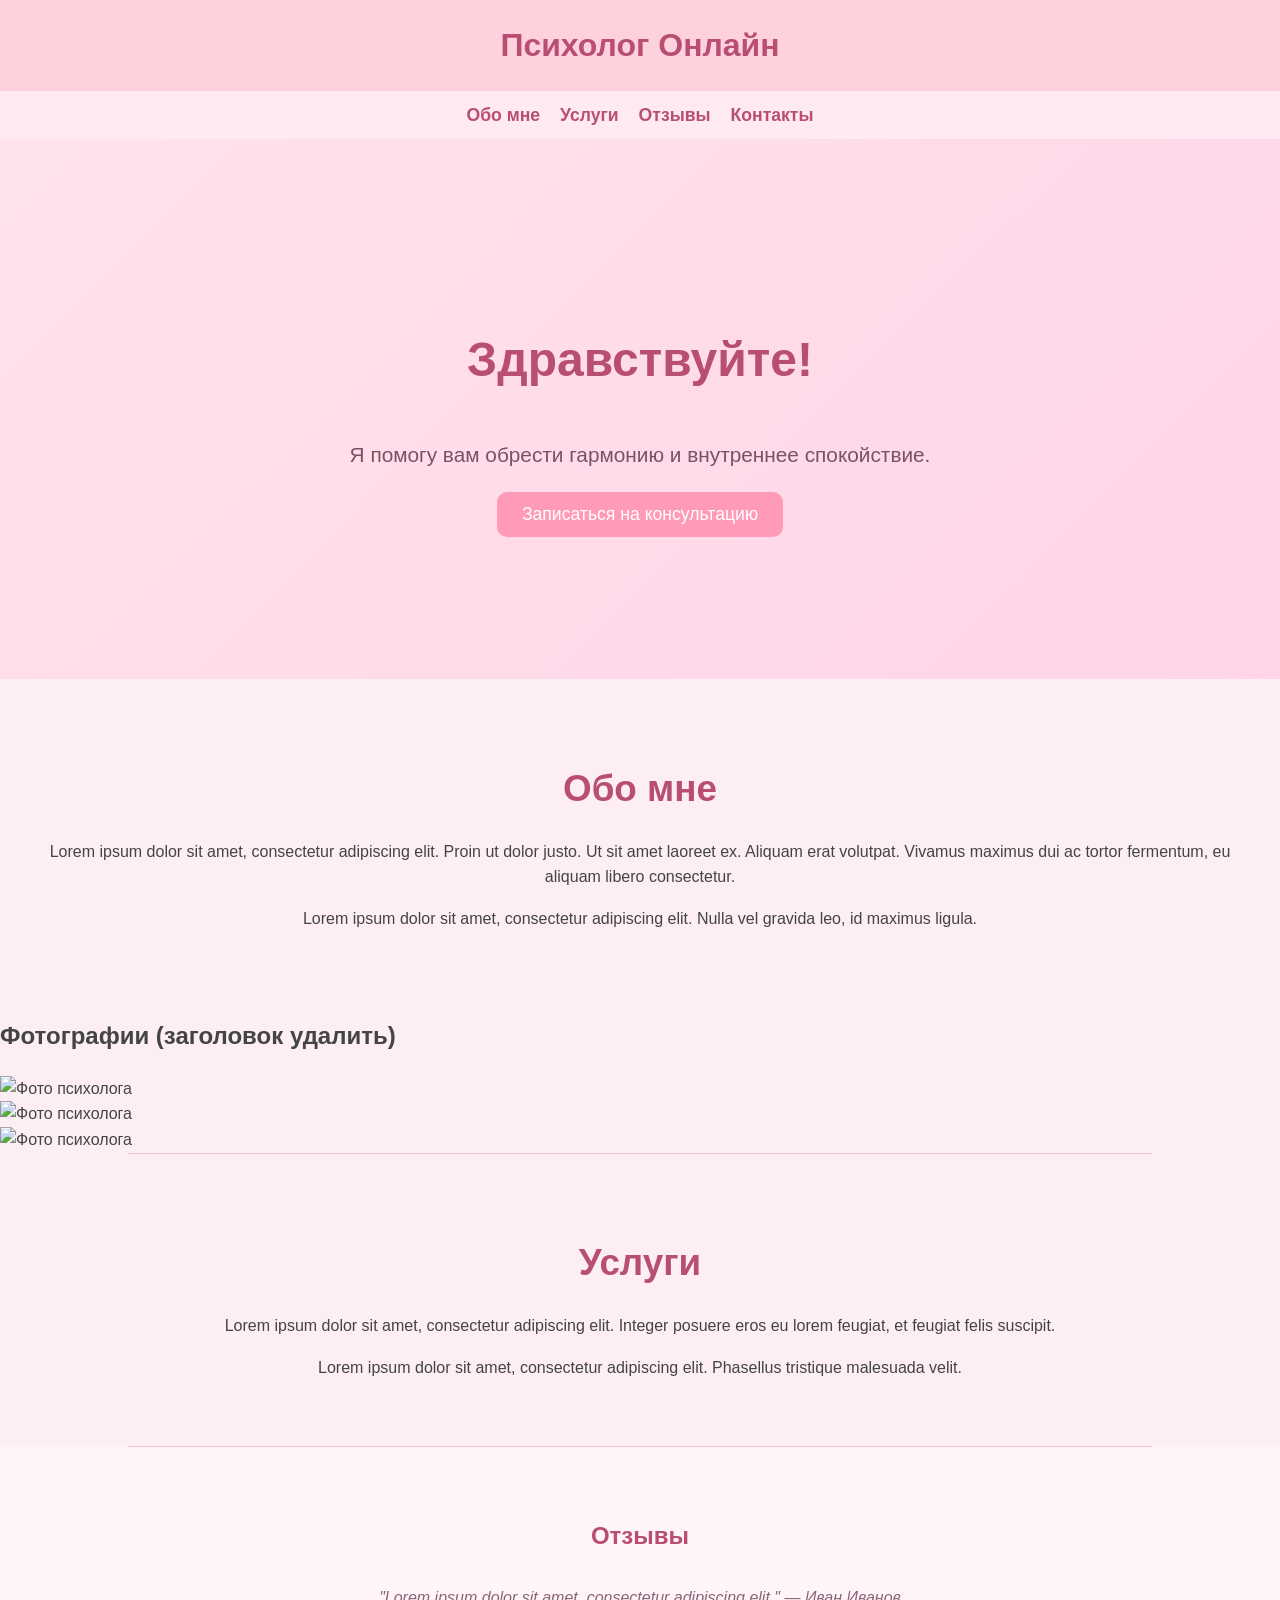
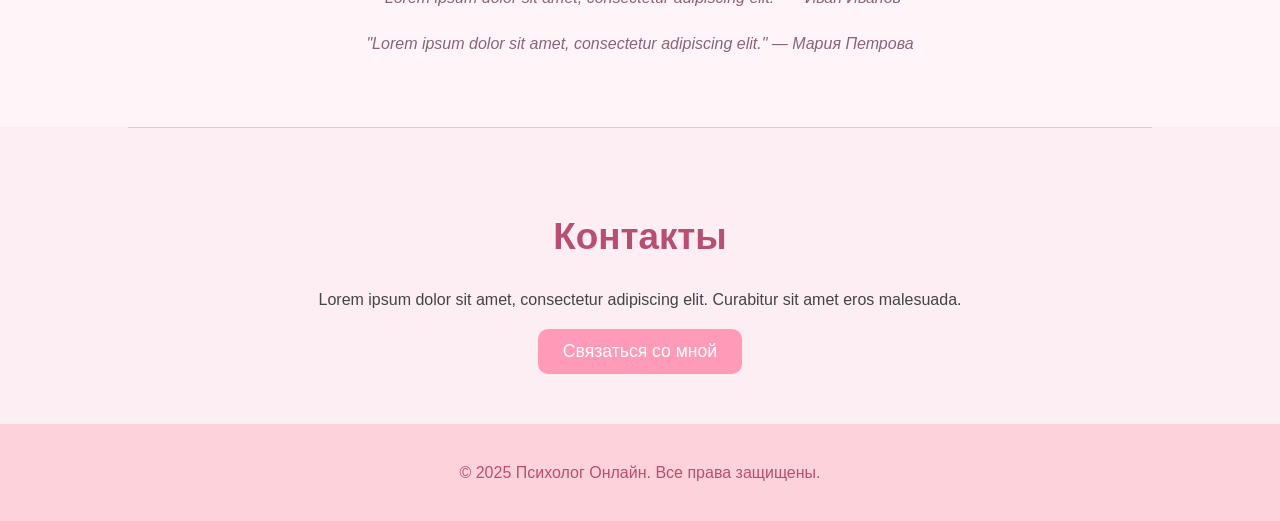
==== index.html @ 0f7b57d0 "Update index.html" ====
<!DOCTYPE html>
<html lang="ru">
<head>
    <meta charset="UTF-8">
    <meta name="viewport" content="width=device-width, initial-scale=1.0">
    <title>Психолог Онлайн</title>
    <link rel="stylesheet" href="style.css">
</head>

<body>

<header>
    <div class="header-title">Психолог Онлайн</div>
</header>

<nav class="nav">
    <a href="#about">Обо мне</a>
    <a href="#services">Услуги</a>
    <a href="#testimonials">Отзывы</a>
    <a href="#contact">Контакты</a>
</nav>

<section class="hero">
    <div class="hero-content">
        <h1>Здравствуйте!</h1>
        <p>Я помогу вам обрести гармонию и внутреннее спокойствие.</p>
        <button class="button">Записаться на консультацию</button>
    </div>
</section>

<section class="section" id="about">
    <h2>Обо мне</h2>
    <p>Lorem ipsum dolor sit amet, consectetur adipiscing elit. Proin ut dolor justo. Ut sit amet laoreet ex. Aliquam erat volutpat. Vivamus maximus dui ac tortor fermentum, eu aliquam libero consectetur.</p>
    <p>Lorem ipsum dolor sit amet, consectetur adipiscing elit. Nulla vel gravida leo, id maximus ligula.</p>
</section>

<section class="photos" id="photos">
    <h2>Фотографии (заголовок удалить)</h2>

    <div class="photo-grid">

        <div class="photo-card">
            <img src="photo1.jpg" alt="Фото психолога">
        </div>

        <div class="photo-card">
            <img src="photo2.jpg" alt="Фото психолога">
        </div>

        <div class="photo-card">
            <img src="photo3.jpg" alt="Фото психолога">
        </div>

    </div>
</section>

<div class="divider"></div>

<section class="section" id="services">
    <h2>Услуги</h2>
    <p>Lorem ipsum dolor sit amet, consectetur adipiscing elit. Integer posuere eros eu lorem feugiat, et feugiat felis suscipit.</p>
    <p>Lorem ipsum dolor sit amet, consectetur adipiscing elit. Phasellus tristique malesuada velit.</p>
</section>

<div class="divider"></div>

<section class="testimonials" id="testimonials">
    <h2>Отзывы</h2>
    <p>"Lorem ipsum dolor sit amet, consectetur adipiscing elit." — Иван Иванов</p>
    <p>"Lorem ipsum dolor sit amet, consectetur adipiscing elit." — Мария Петрова</p>
</section>

<div class="divider"></div>

<section class="section" id="contact">
    <h2>Контакты</h2>
    <p>Lorem ipsum dolor sit amet, consectetur adipiscing elit. Curabitur sit amet eros malesuada.</p>
    <button class="button">Связаться со мной</button>
</section>

<footer>
    <p>© 2025 Психолог Онлайн. Все права защищены.</p>
</footer>

</body>
</html>
---- style.css ----
/* ---------- ОБЩИЕ НАСТРОЙКИ ---------- */

body {
    margin: 0;
    padding: 0;
    font-family: "Arial", sans-serif;
    background: #fdeef4; /* пастельно-розовый фон */
    color: #444;
    line-height: 1.6;
}

/* ---------- ХЕДЕР ---------- */

header {
    background: rgba(255, 192, 203, 0.6);
    padding: 20px;
    text-align: center;
    backdrop-filter: blur(8px);
}

.header-title {
    font-size: 2em;
    font-weight: bold;
    color: #b84e73;
}

/* ---------- НАВИГАЦИЯ ---------- */

.nav {
    display: flex;
    justify-content: center;
    gap: 20px;
    background: rgba(255, 232, 240, 0.7);
    padding: 10px;
    flex-wrap: wrap;
}

.nav a {
    text-decoration: none;
    color: #b84e73;
    font-weight: bold;
    font-size: 1.1em;
}

/* ---------- HERO ---------- */

.hero {
    height: 60vh;
    display: flex;
    justify-content: center;
    align-items: center;
    text-align: center;

    background: linear-gradient(
        135deg,
        #ffe3eb,
        #ffd4e8
    );
}

.hero-content h1 {
    font-size: 3em;
    color: #b84e73;
}

.hero-content p {
    font-size: 1.3em;
    margin-bottom: 20px;
    color: #7a5265;
}

.button {
    padding: 12px 25px;
    background: #ff9ab8;
    border: none;
    color: white;
    font-size: 1.1em;
    border-radius: 10px;
    cursor: pointer;
    transition: 0.2s ease;
}

.button:hover {
    background: #ff6f98;
}

/* ---------- КОНТЕНТНЫЕ СЕКЦИИ ---------- */

.section {
    padding: 50px 20px;
    text-align: center;
}

.section h2 {
    font-size: 2.3em;
    color: #b84e73;
    margin-bottom: 20px;
}

/* ---------- ОТДЕЛИТЕЛИ ---------- */

.divider {
    height: 1px;
    margin: 0 10%;
    background: #eec1d0;
}

/* ---------- ОТЗЫВЫ ---------- */

.testimonials {
    padding: 50px 20px;
    background: #fff5f9;
    text-align: center;
}

.testimonials h2 {
    color: #b84e73;
    margin-bottom: 30px;
}

.testimonials p {
    color: #8a6477;
    font-style: italic;
    margin-bottom: 20px;
}

/* ---------- ФУТЕР ---------- */

footer {
    text-align: center;
    padding: 20px;
    background: rgba(255, 192, 203, 0.6);
    color: #b84e73;
}

/* ---------- АДАПТИВ ---------- */

@media (max-width: 768px) {
    .hero-content h1 {
        font-size: 2.2em;
    }

    .hero-content p {
        font-size: 1.1em;
    }

    .nav a {
        font-size: 1em;
    }

    .section h2 {
        font-size: 2em;
    }
}

@media (max-width: 480px) {
    .hero {
        height: 50vh;
        padding: 20px;
    }

    .hero-content h1 {
        font-size: 1.8em;
    }

    .hero-content p {
        font-size: 1em;
    }

    .button {
        width: 90%;
        font-size: 1em;
    }

    .header-title {
        font-size: 1.6em;
    }
}
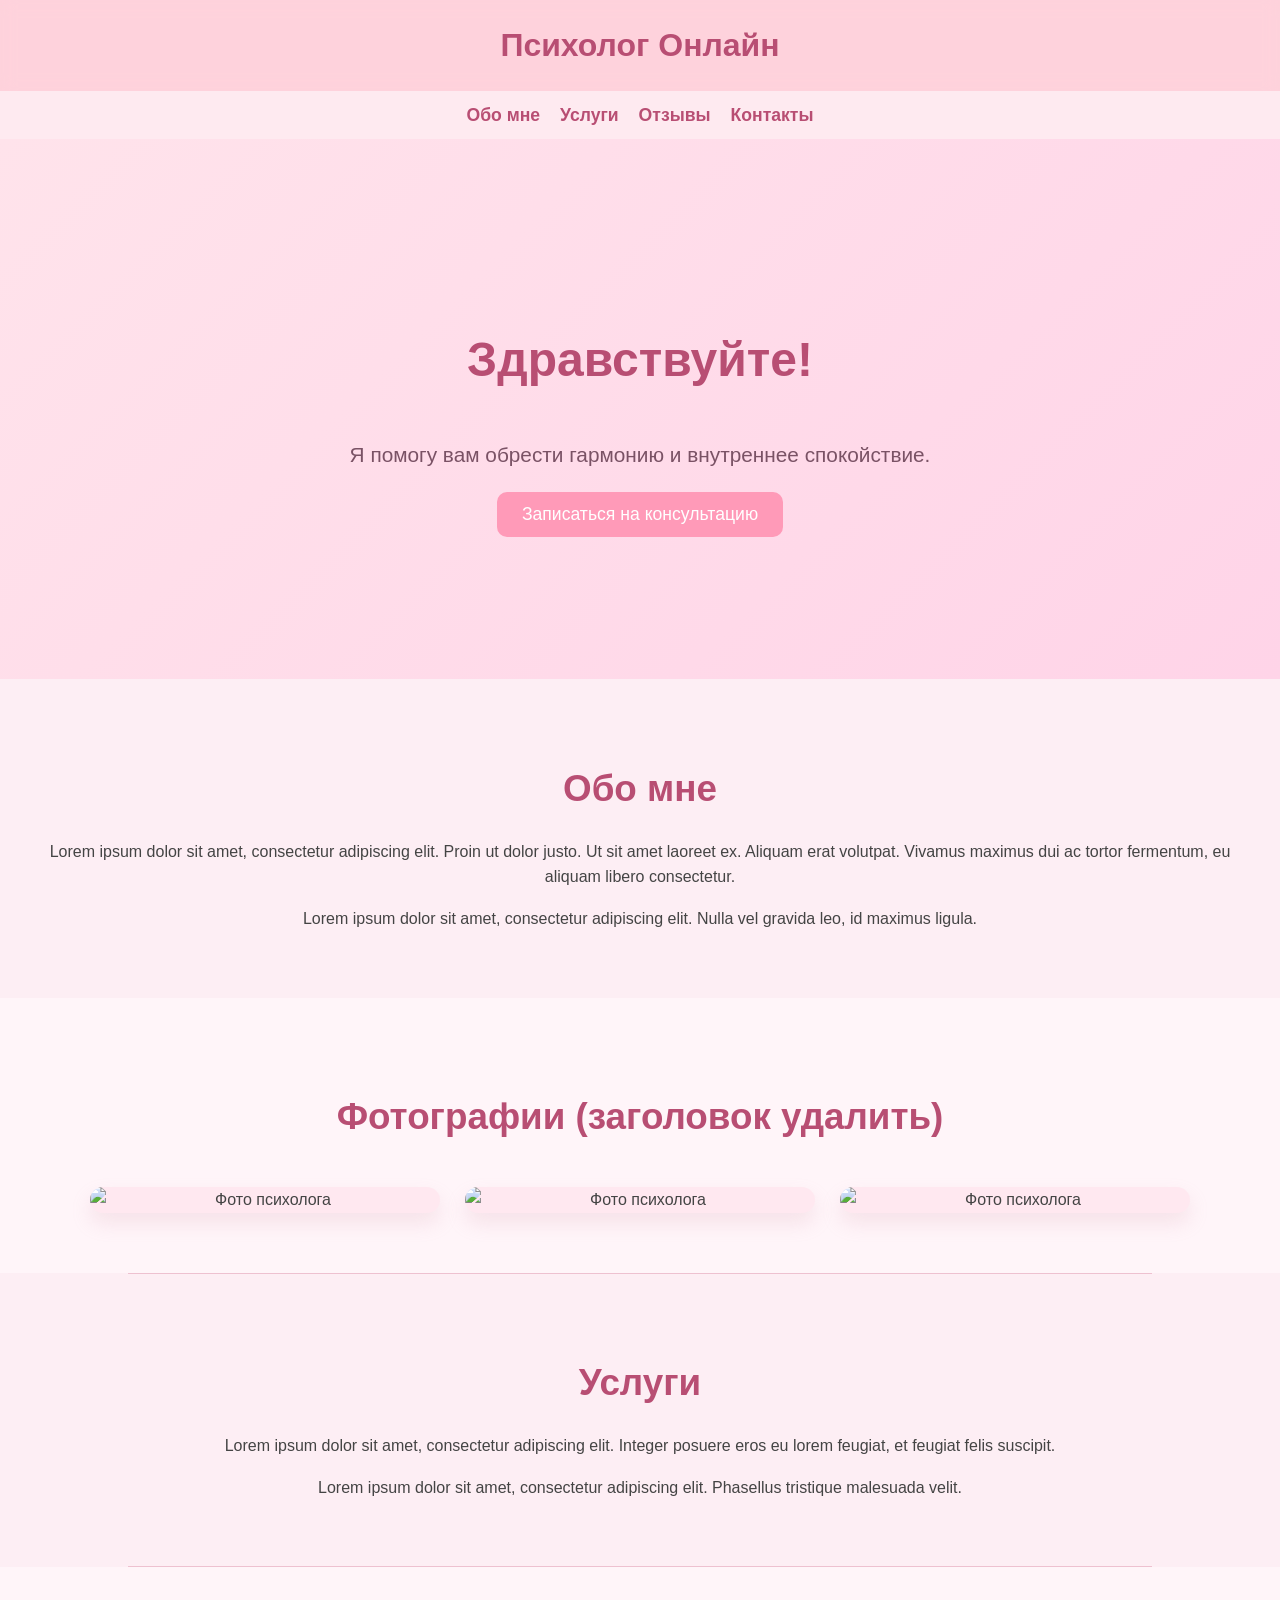
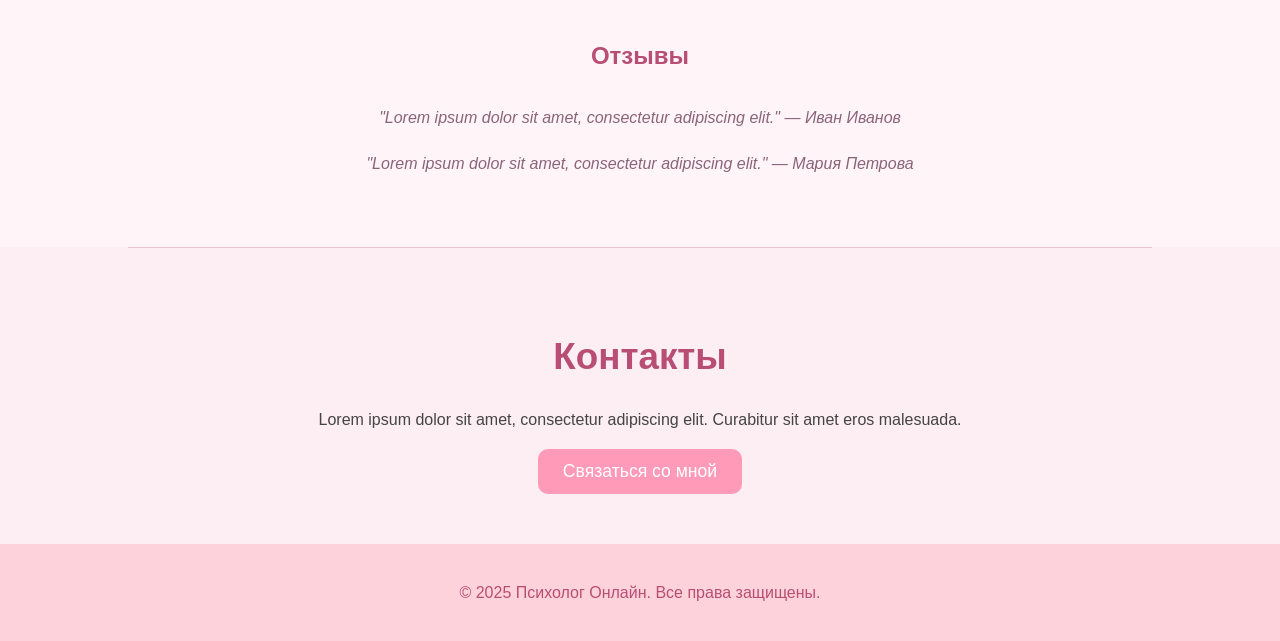
==== commit f5330b64: "Update index.html" ====
--- a/index.html
+++ b/index.html
@@ -40,15 +40,15 @@
     <div class="photo-grid">
 
         <div class="photo-card">
-            <img src="photo1.jpg" alt="Фото психолога">
+            <img src="pics/img.jpeg" alt="Фото психолога">
         </div>
 
         <div class="photo-card">
-            <img src="photo2.jpg" alt="Фото психолога">
+            <img src="pics/img.jpeg" alt="Фото психолога">
         </div>
 
         <div class="photo-card">
-            <img src="photo3.jpg" alt="Фото психолога">
+            <img src="pics/img.jpeg" alt="Фото психолога">
         </div>
 
     </div>
--- a/style.css
+++ b/style.css
@@ -176,3 +176,86 @@
         font-size: 1.6em;
     }
 }
+
+/* ---------- ФОТОГРАФИИ ---------- */
+
+.photos {
+    padding: 60px 20px;
+    text-align: center;
+    background: #fff5f9;
+}
+
+.photos h2 {
+    font-size: 2.3em;
+    color: #b84e73;
+    margin-bottom: 40px;
+}
+
+/* сетка */
+.photo-grid {
+    display: grid;
+    grid-template-columns: repeat(3, 1fr);
+    gap: 25px;
+    max-width: 1100px;
+    margin: 0 auto;
+}
+
+/* карточка */
+.photo-card {
+    width: 100%;
+    overflow: hidden;
+    border-radius: 15px;
+    background: #ffe8f0;
+    box-shadow: 0 10px 20px rgba(210, 150, 170, 0.2);
+
+    opacity: 0;
+    transform: translateY(40px);
+    animation: fadeUp 1s ease forwards;
+}
+
+/* задержки появления */
+.photo-card:nth-child(1) { animation-delay: 0.1s; }
+.photo-card:nth-child(2) { animation-delay: 0.25s; }
+.photo-card:nth-child(3) { animation-delay: 0.4s; }
+
+/* фото */
+.photo-card img {
+    width: 100%;
+    display: block;
+    object-fit: cover;
+    transition: transform .4s ease;
+}
+
+.photo-card:hover img {
+    transform: scale(1.05);
+}
+
+/* анимация плавного появления */
+@keyframes fadeUp {
+    from {
+        opacity: 0;
+        transform: translateY(40px);
+    }
+    to {
+        opacity: 1;
+        transform: translateY(0);
+    }
+}
+
+/* ---------- АДАПТИВ ---------- */
+
+@media (max-width: 900px) {
+    .photo-grid {
+        grid-template-columns: repeat(2, 1fr);
+    }
+}
+
+@media (max-width: 500px) {
+    .photo-grid {
+        grid-template-columns: 1fr;
+    }
+
+    .photos h2 {
+        font-size: 2em;
+    }
+}
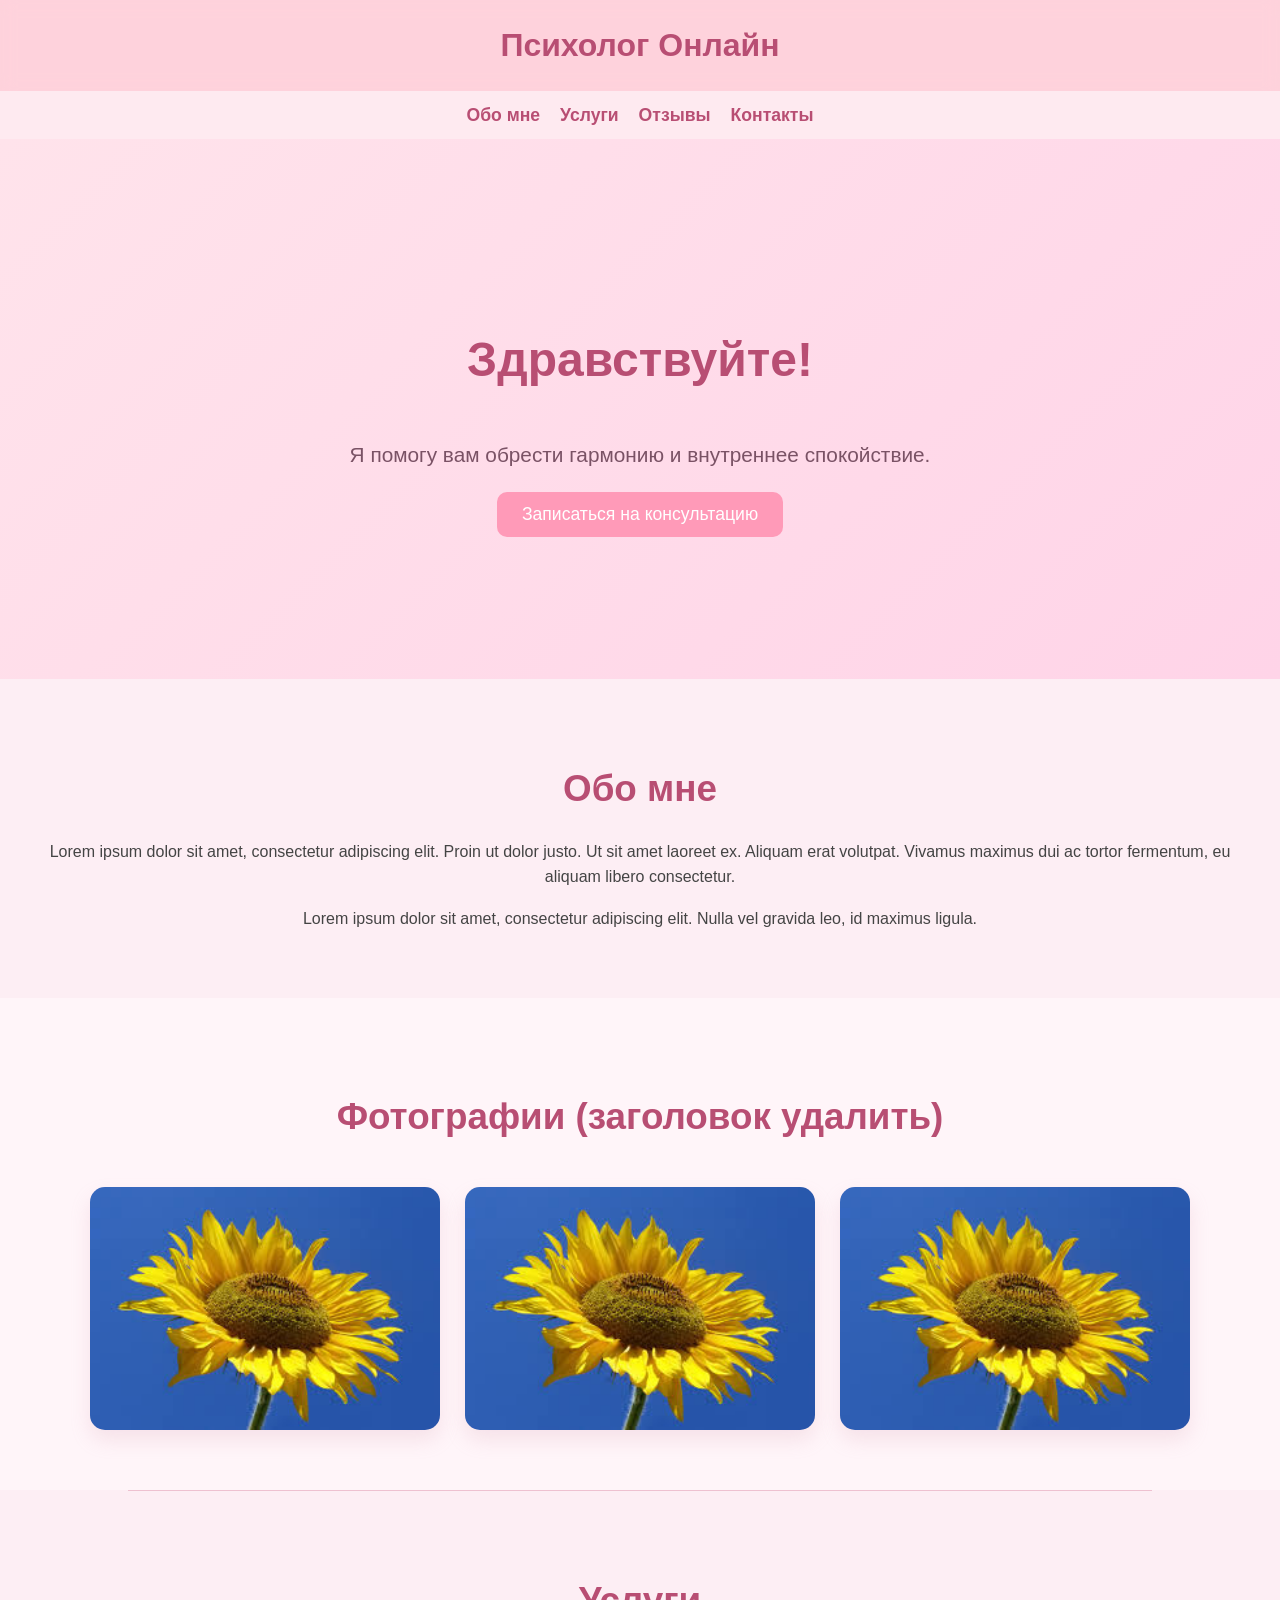
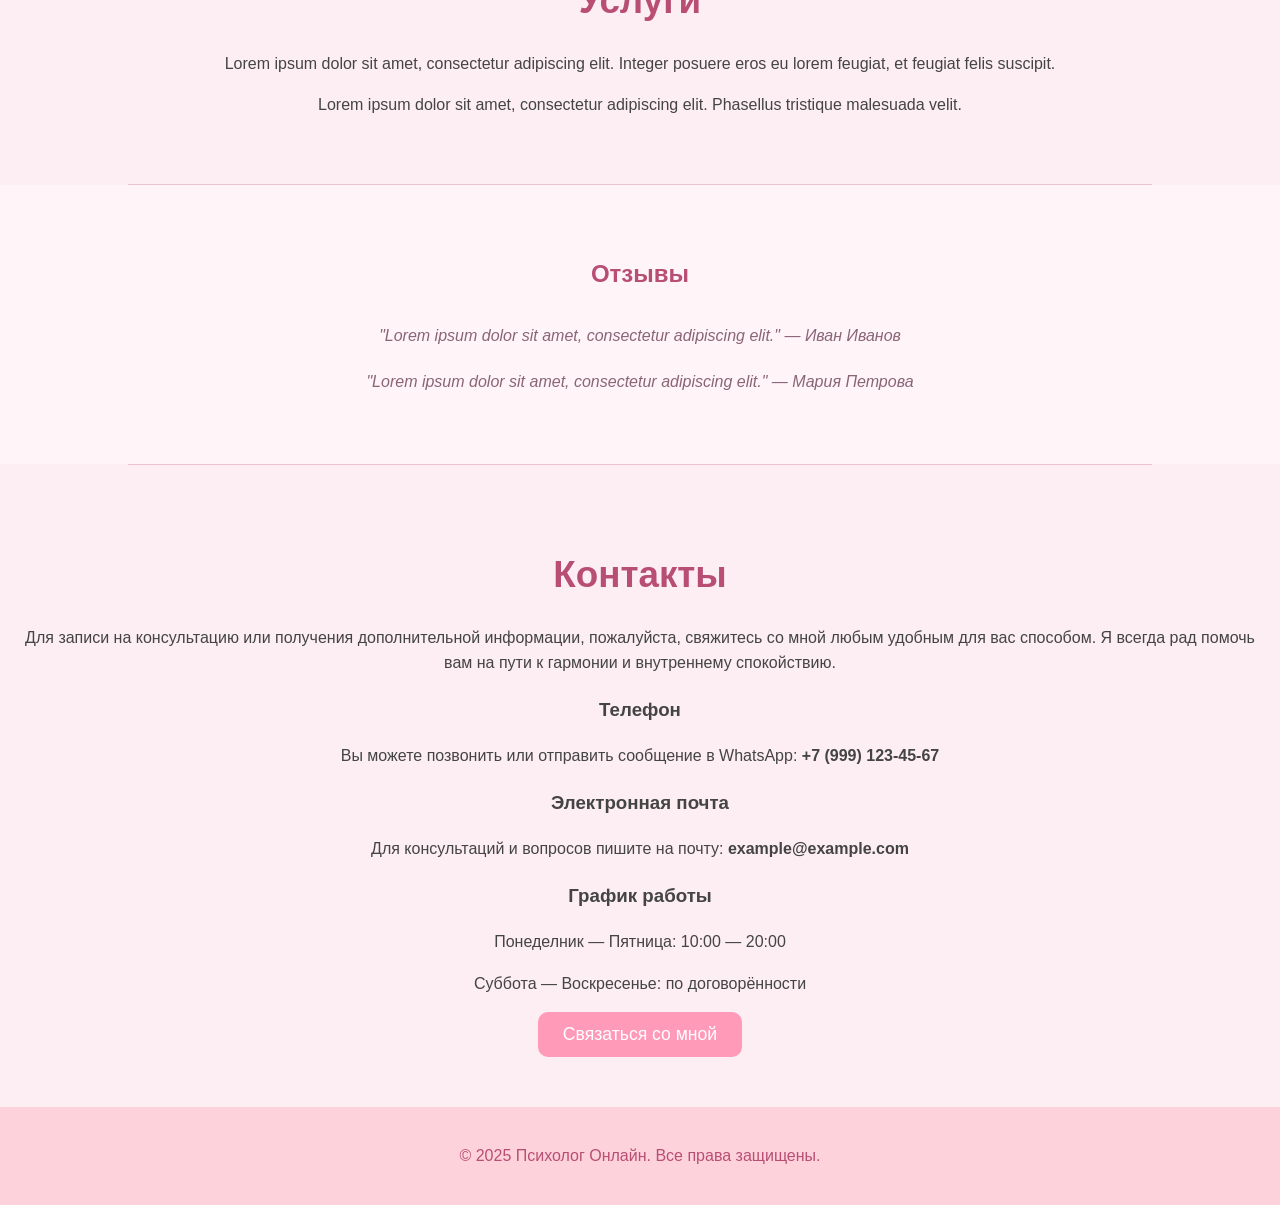
==== commit 267061fc: "Update index.html" ====
--- a/index.html
+++ b/index.html
@@ -24,7 +24,7 @@
     <div class="hero-content">
         <h1>Здравствуйте!</h1>
         <p>Я помогу вам обрести гармонию и внутреннее спокойствие.</p>
-        <button class="button">Записаться на консультацию</button>
+        <button class="button" onclick="window.location.href='#contact';">Записаться на консультацию</button>
     </div>
 </section>
 
@@ -74,9 +74,21 @@
 
 <section class="section" id="contact">
     <h2>Контакты</h2>
-    <p>Lorem ipsum dolor sit amet, consectetur adipiscing elit. Curabitur sit amet eros malesuada.</p>
+    <p>Для записи на консультацию или получения дополнительной информации, пожалуйста, свяжитесь со мной любым удобным для вас способом. Я всегда рад помочь вам на пути к гармонии и внутреннему спокойствию.</p>
+
+    <h3>Телефон</h3>
+    <p>Вы можете позвонить или отправить сообщение в WhatsApp: <strong>+7 (999) 123-45-67</strong></p>
+
+    <h3>Электронная почта</h3>
+    <p>Для консультаций и вопросов пишите на почту: <strong>example@example.com</strong></p>
+
+    <h3>График работы</h3>
+    <p>Понеделник — Пятница: 10:00 — 20:00</p>
+    <p>Суббота — Воскресенье: по договорённости</p>
+
     <button class="button">Связаться со мной</button>
 </section>
+
 
 <footer>
     <p>© 2025 Психолог Онлайн. Все права защищены.</p>
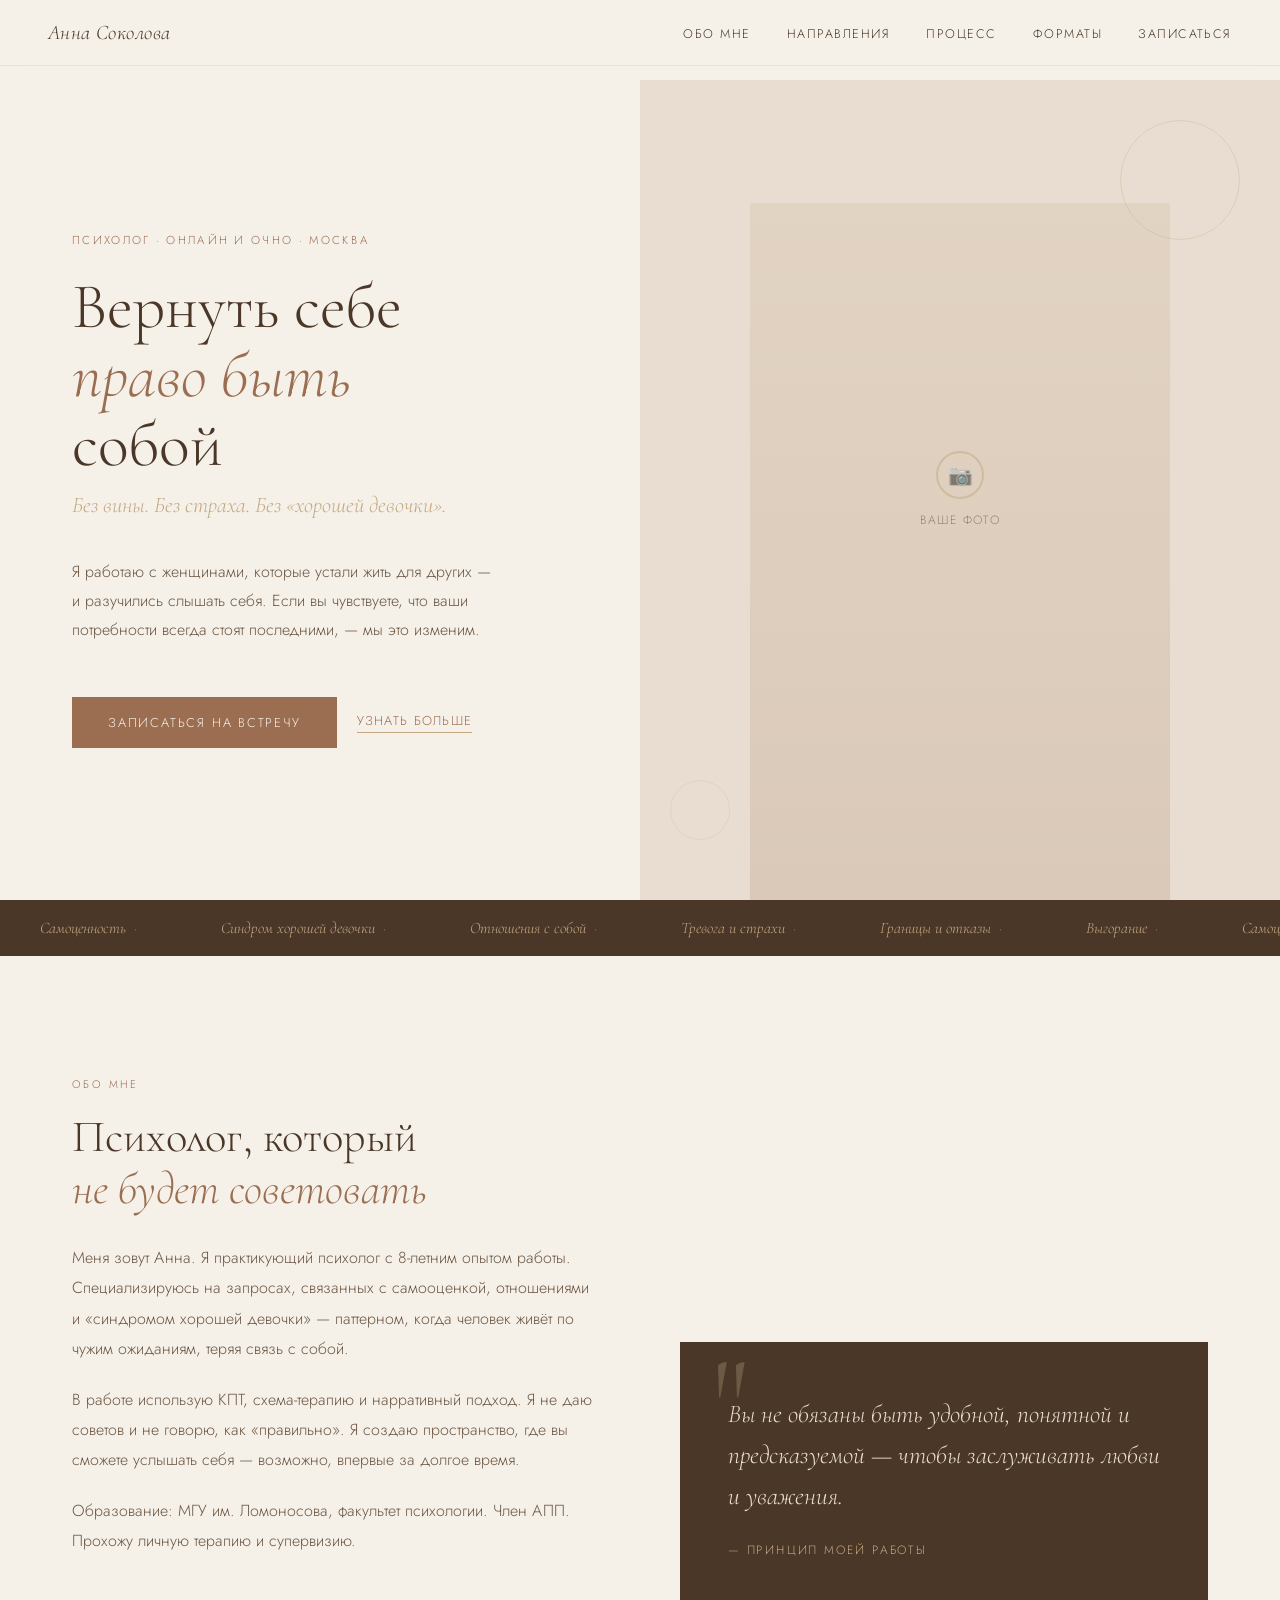
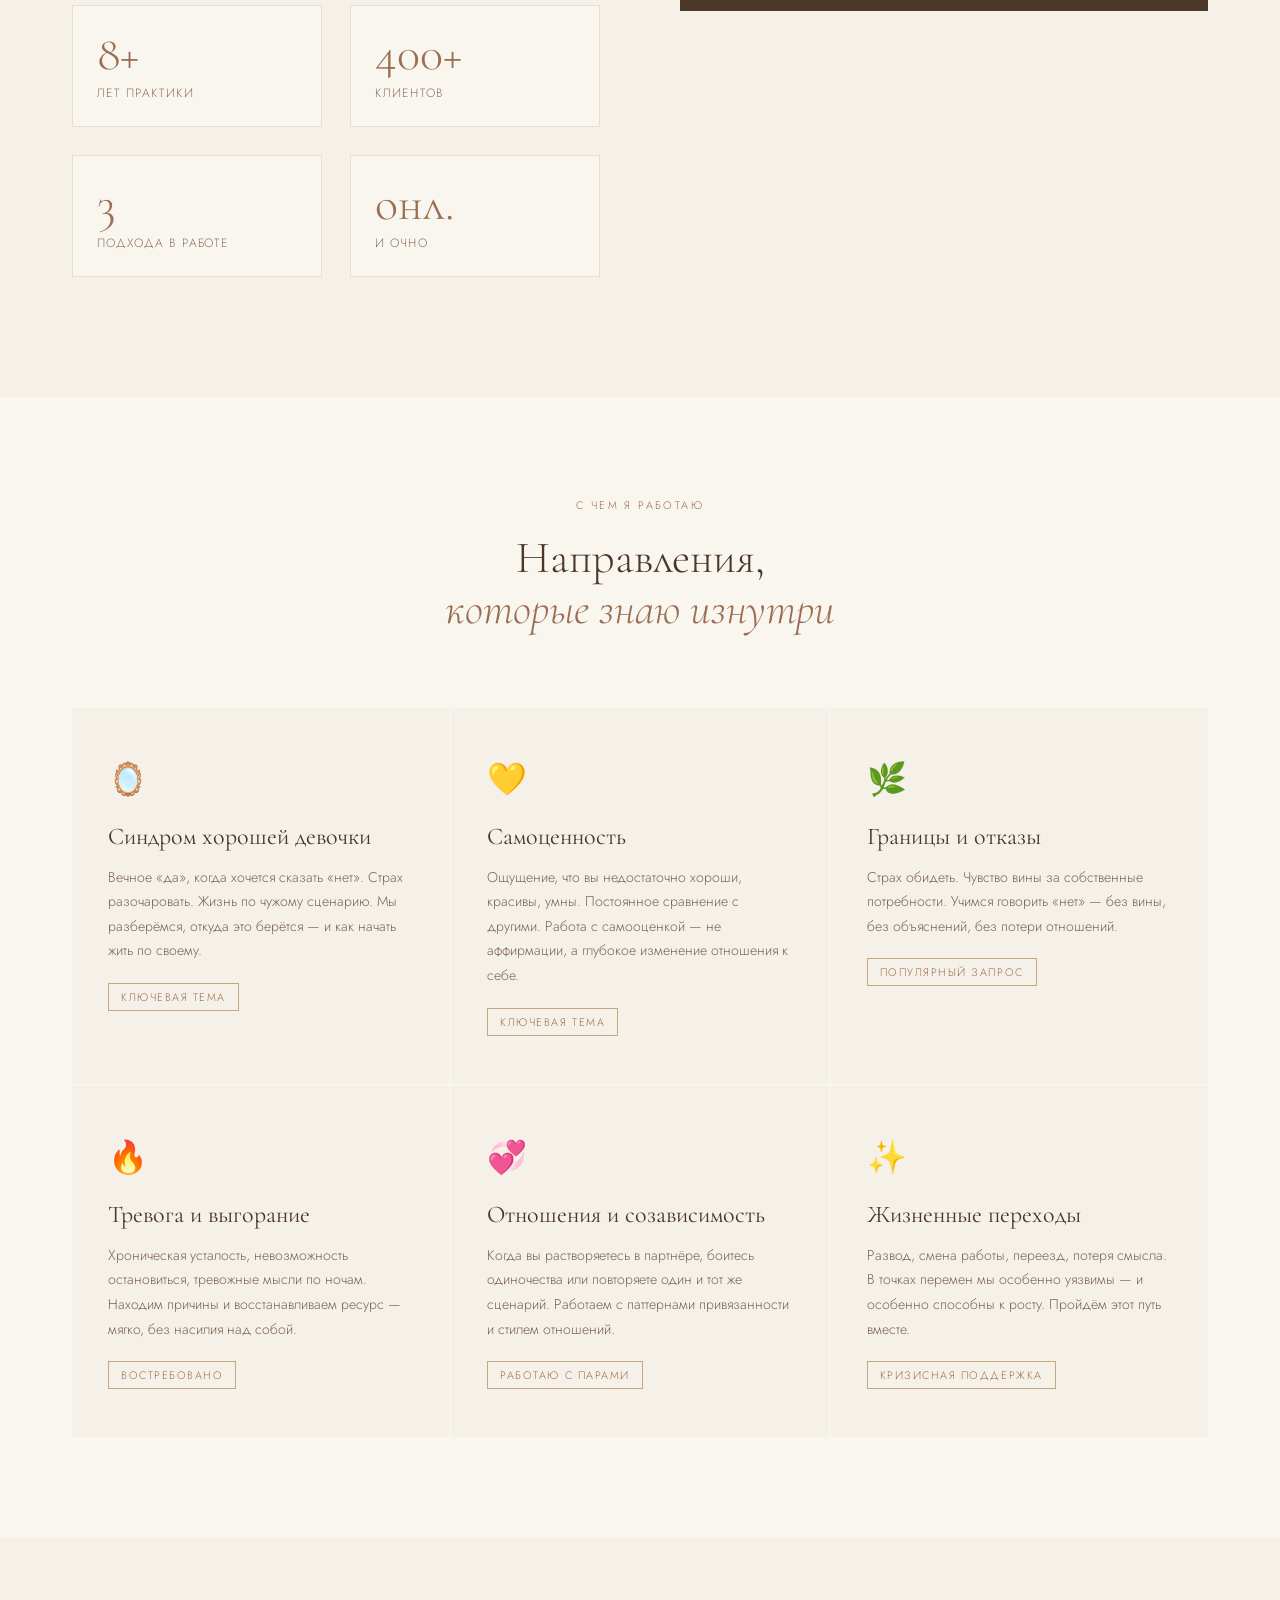
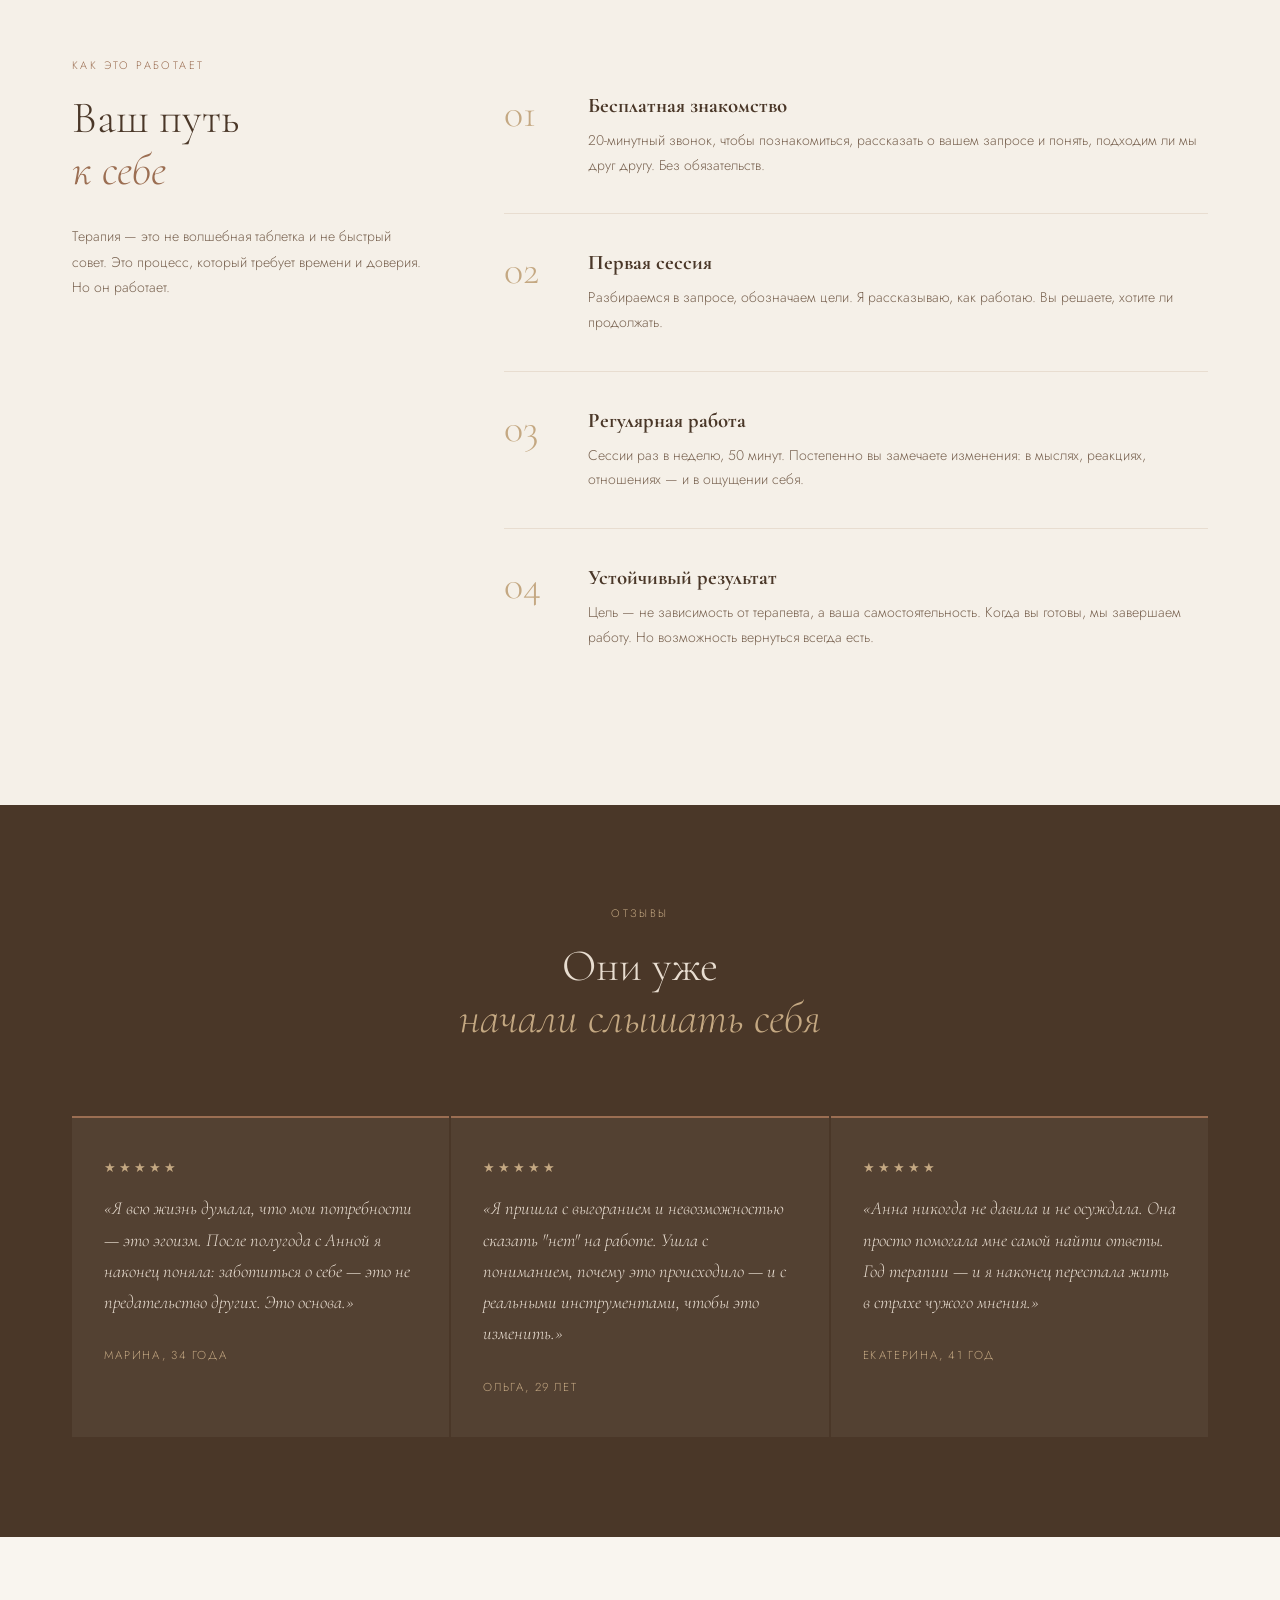
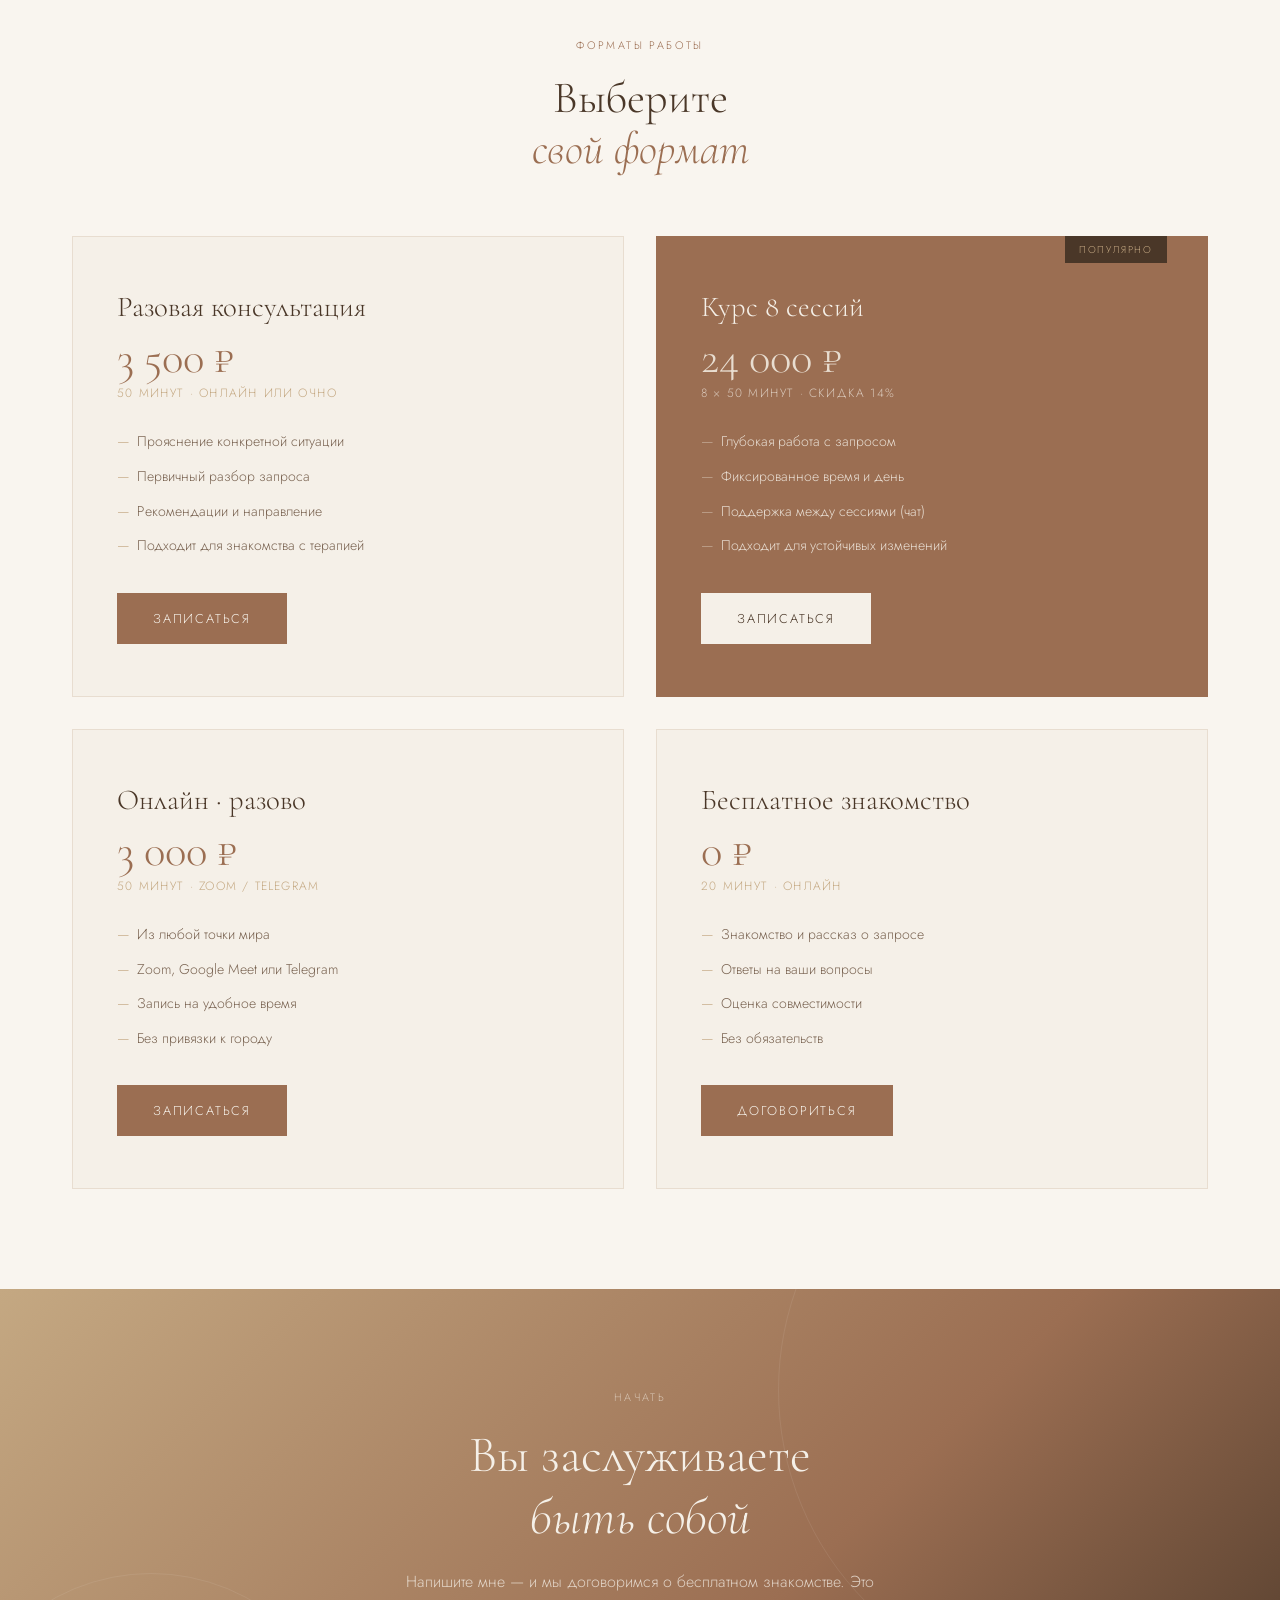
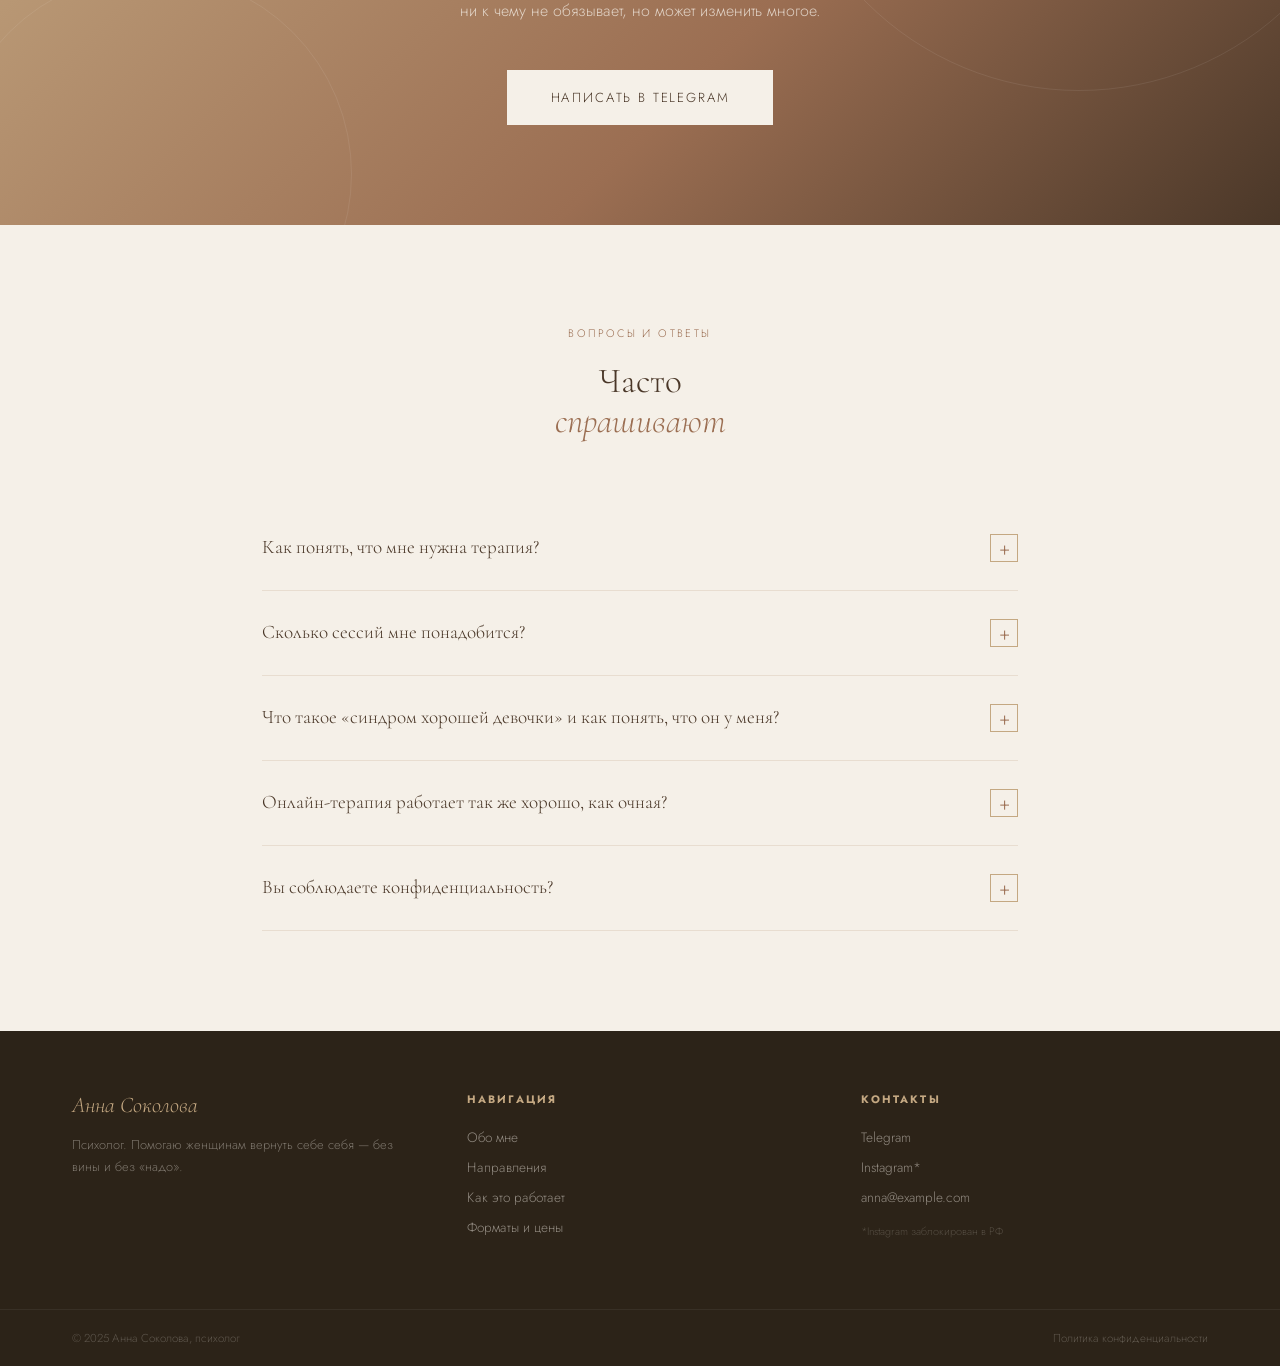
==== commit 0cfafd96: "Update fmt.Println message from 'Hello' to 'Goodbye'" ====
--- a/index.html
+++ b/index.html
@@ -1,98 +1,1342 @@
 <!DOCTYPE html>
 <html lang="ru">
 <head>
-    <meta charset="UTF-8">
-    <meta name="viewport" content="width=device-width, initial-scale=1.0">
-    <title>Психолог Онлайн</title>
-    <link rel="stylesheet" href="style.css">
+<meta charset="UTF-8">
+<meta name="viewport" content="width=device-width, initial-scale=1.0">
+<title>Анна Соколова — Психолог</title>
+<link href="https://fonts.googleapis.com/css2?family=Cormorant+Garamond:ital,wght@0,300;0,400;0,600;1,300;1,400&family=Jost:wght@300;400;500&display=swap" rel="stylesheet">
+<style>
+  :root {
+    --cream: #F5F0E8;
+    --warm: #E8DDD0;
+    --clay: #C4A882;
+    --terra: #9B6E52;
+    --bark: #4A3728;
+    --sage: #7D8C75;
+    --ink: #2C2318;
+    --soft: #F9F5EF;
+  }
+
+  * { margin: 0; padding: 0; box-sizing: border-box; }
+
+  html { scroll-behavior: smooth; }
+
+  body {
+    background: var(--cream);
+    color: var(--ink);
+    font-family: 'Jost', sans-serif;
+    font-weight: 300;
+    overflow-x: hidden;
+  }
+
+  /* NAV */
+  nav {
+    position: fixed;
+    top: 0; left: 0; right: 0;
+    z-index: 100;
+    padding: 20px 48px;
+    display: flex;
+    justify-content: space-between;
+    align-items: center;
+    background: rgba(245,240,232,0.92);
+    backdrop-filter: blur(8px);
+    border-bottom: 1px solid rgba(196,168,130,0.2);
+  }
+
+  .logo {
+    font-family: 'Cormorant Garamond', serif;
+    font-size: 1.3rem;
+    font-style: italic;
+    color: var(--bark);
+    letter-spacing: 0.02em;
+  }
+
+  .nav-links {
+    display: flex;
+    gap: 36px;
+    list-style: none;
+  }
+
+  .nav-links a {
+    text-decoration: none;
+    color: var(--bark);
+    font-size: 0.78rem;
+    letter-spacing: 0.12em;
+    text-transform: uppercase;
+    transition: color 0.3s;
+  }
+
+  .nav-links a:hover { color: var(--terra); }
+
+  /* HERO */
+  .hero {
+    min-height: 100vh;
+    display: grid;
+    grid-template-columns: 1fr 1fr;
+    padding-top: 80px;
+  }
+
+  .hero-left {
+    padding: 80px 48px 80px 72px;
+    display: flex;
+    flex-direction: column;
+    justify-content: center;
+    position: relative;
+  }
+
+  .hero-eyebrow {
+    font-size: 0.72rem;
+    letter-spacing: 0.2em;
+    text-transform: uppercase;
+    color: var(--terra);
+    margin-bottom: 24px;
+    opacity: 0;
+    animation: fadeUp 0.8s 0.2s forwards;
+  }
+
+  .hero-title {
+    font-family: 'Cormorant Garamond', serif;
+    font-size: clamp(3rem, 5vw, 5.5rem);
+    font-weight: 300;
+    line-height: 1.08;
+    color: var(--bark);
+    margin-bottom: 12px;
+    opacity: 0;
+    animation: fadeUp 0.8s 0.4s forwards;
+  }
+
+  .hero-title em {
+    font-style: italic;
+    color: var(--terra);
+  }
+
+  .hero-subtitle {
+    font-family: 'Cormorant Garamond', serif;
+    font-size: 1.4rem;
+    font-weight: 300;
+    font-style: italic;
+    color: var(--clay);
+    margin-bottom: 40px;
+    opacity: 0;
+    animation: fadeUp 0.8s 0.55s forwards;
+  }
+
+  .hero-text {
+    font-size: 1rem;
+    line-height: 1.8;
+    color: #6B5744;
+    max-width: 420px;
+    margin-bottom: 52px;
+    opacity: 0;
+    animation: fadeUp 0.8s 0.7s forwards;
+  }
+
+  .hero-cta {
+    display: flex;
+    gap: 20px;
+    align-items: center;
+    opacity: 0;
+    animation: fadeUp 0.8s 0.85s forwards;
+  }
+
+  .btn-primary {
+    background: var(--terra);
+    color: var(--cream);
+    border: none;
+    padding: 16px 36px;
+    font-family: 'Jost', sans-serif;
+    font-size: 0.8rem;
+    letter-spacing: 0.14em;
+    text-transform: uppercase;
+    cursor: pointer;
+    text-decoration: none;
+    transition: all 0.3s;
+    display: inline-block;
+  }
+
+  .btn-primary:hover {
+    background: var(--bark);
+    transform: translateY(-2px);
+  }
+
+  .btn-secondary {
+    color: var(--terra);
+    text-decoration: none;
+    font-size: 0.8rem;
+    letter-spacing: 0.1em;
+    text-transform: uppercase;
+    border-bottom: 1px solid var(--clay);
+    padding-bottom: 2px;
+    transition: all 0.3s;
+  }
+
+  .btn-secondary:hover { color: var(--bark); border-color: var(--bark); }
+
+  .hero-right {
+    position: relative;
+    overflow: hidden;
+    background: var(--warm);
+  }
+
+  .hero-image-wrap {
+    position: absolute;
+    inset: 0;
+    display: flex;
+    align-items: flex-end;
+    justify-content: center;
+    padding: 0 40px;
+  }
+
+  .hero-photo-placeholder {
+    width: 100%;
+    max-width: 420px;
+    height: 85%;
+    background: linear-gradient(180deg, var(--clay) 0%, var(--terra) 100%);
+    opacity: 0.18;
+    border-radius: 2px 2px 0 0;
+  }
+
+  .hero-photo-text {
+    position: absolute;
+    inset: 0;
+    display: flex;
+    flex-direction: column;
+    align-items: center;
+    justify-content: center;
+    gap: 12px;
+    color: var(--bark);
+    opacity: 0.5;
+  }
+
+  .photo-icon {
+    width: 48px;
+    height: 48px;
+    border: 2px solid var(--clay);
+    border-radius: 50%;
+    display: flex;
+    align-items: center;
+    justify-content: center;
+    font-size: 20px;
+  }
+
+  .hero-decor {
+    position: absolute;
+    top: 40px;
+    right: 40px;
+    width: 120px;
+    height: 120px;
+    border: 1px solid var(--clay);
+    border-radius: 50%;
+    opacity: 0.3;
+  }
+
+  .hero-decor2 {
+    position: absolute;
+    bottom: 60px;
+    left: 30px;
+    width: 60px;
+    height: 60px;
+    border: 1px solid var(--clay);
+    border-radius: 50%;
+    opacity: 0.2;
+  }
+
+  /* MARQUEE */
+  .marquee-wrap {
+    background: var(--bark);
+    overflow: hidden;
+    padding: 18px 0;
+  }
+
+  .marquee {
+    display: flex;
+    gap: 0;
+    animation: scroll 25s linear infinite;
+    white-space: nowrap;
+  }
+
+  .marquee-item {
+    font-family: 'Cormorant Garamond', serif;
+    font-size: 1rem;
+    font-style: italic;
+    color: var(--clay);
+    padding: 0 40px;
+    flex-shrink: 0;
+  }
+
+  .marquee-dot {
+    color: var(--terra);
+    padding: 0 4px;
+  }
+
+  /* ABOUT */
+  .about {
+    padding: 120px 72px;
+    display: grid;
+    grid-template-columns: 1fr 1fr;
+    gap: 80px;
+    align-items: center;
+  }
+
+  .section-label {
+    font-size: 0.68rem;
+    letter-spacing: 0.22em;
+    text-transform: uppercase;
+    color: var(--terra);
+    margin-bottom: 20px;
+    display: block;
+  }
+
+  .section-title {
+    font-family: 'Cormorant Garamond', serif;
+    font-size: clamp(2.2rem, 3.5vw, 3.5rem);
+    font-weight: 300;
+    line-height: 1.15;
+    color: var(--bark);
+    margin-bottom: 28px;
+  }
+
+  .section-title em {
+    font-style: italic;
+    color: var(--terra);
+  }
+
+  .about-text p {
+    font-size: 1rem;
+    line-height: 1.9;
+    color: #6B5744;
+    margin-bottom: 20px;
+  }
+
+  .about-stats {
+    display: grid;
+    grid-template-columns: 1fr 1fr;
+    gap: 28px;
+    margin-top: 48px;
+  }
+
+  .stat {
+    padding: 24px;
+    border: 1px solid var(--warm);
+    background: var(--soft);
+  }
+
+  .stat-num {
+    font-family: 'Cormorant Garamond', serif;
+    font-size: 3rem;
+    font-weight: 300;
+    color: var(--terra);
+    line-height: 1;
+    margin-bottom: 6px;
+  }
+
+  .stat-label {
+    font-size: 0.75rem;
+    letter-spacing: 0.08em;
+    color: #8B7260;
+    text-transform: uppercase;
+  }
+
+  .about-quote {
+    background: var(--bark);
+    color: var(--cream);
+    padding: 52px 48px;
+    position: relative;
+  }
+
+  .quote-mark {
+    font-family: 'Cormorant Garamond', serif;
+    font-size: 8rem;
+    line-height: 0.6;
+    color: var(--clay);
+    opacity: 0.3;
+    position: absolute;
+    top: 24px;
+    left: 32px;
+  }
+
+  .about-quote blockquote {
+    font-family: 'Cormorant Garamond', serif;
+    font-size: 1.6rem;
+    font-style: italic;
+    font-weight: 300;
+    line-height: 1.6;
+    position: relative;
+    z-index: 1;
+    color: var(--warm);
+  }
+
+  .quote-author {
+    margin-top: 24px;
+    font-size: 0.75rem;
+    letter-spacing: 0.15em;
+    text-transform: uppercase;
+    color: var(--clay);
+  }
+
+  /* THEMES */
+  .themes {
+    padding: 100px 72px;
+    background: var(--soft);
+  }
+
+  .themes-header {
+    text-align: center;
+    max-width: 600px;
+    margin: 0 auto 72px;
+  }
+
+  .themes-grid {
+    display: grid;
+    grid-template-columns: repeat(3, 1fr);
+    gap: 2px;
+  }
+
+  .theme-card {
+    background: var(--cream);
+    padding: 48px 36px;
+    transition: all 0.4s;
+    cursor: default;
+    position: relative;
+    overflow: hidden;
+  }
+
+  .theme-card::before {
+    content: '';
+    position: absolute;
+    bottom: 0; left: 0; right: 0;
+    height: 3px;
+    background: var(--terra);
+    transform: scaleX(0);
+    transition: transform 0.4s;
+    transform-origin: left;
+  }
+
+  .theme-card:hover::before { transform: scaleX(1); }
+  .theme-card:hover { background: var(--warm); transform: translateY(-4px); }
+
+  .theme-icon {
+    font-size: 2rem;
+    margin-bottom: 20px;
+    display: block;
+  }
+
+  .theme-name {
+    font-family: 'Cormorant Garamond', serif;
+    font-size: 1.5rem;
+    font-weight: 400;
+    color: var(--bark);
+    margin-bottom: 14px;
+  }
+
+  .theme-desc {
+    font-size: 0.88rem;
+    line-height: 1.75;
+    color: #7A6452;
+  }
+
+  .theme-tag {
+    display: inline-block;
+    margin-top: 20px;
+    font-size: 0.68rem;
+    letter-spacing: 0.14em;
+    text-transform: uppercase;
+    color: var(--terra);
+    border: 1px solid var(--clay);
+    padding: 5px 12px;
+  }
+
+  /* HOW IT WORKS */
+  .process {
+    padding: 120px 72px;
+    display: grid;
+    grid-template-columns: 1fr 2fr;
+    gap: 80px;
+    align-items: start;
+  }
+
+  .process-steps {
+    display: flex;
+    flex-direction: column;
+    gap: 0;
+  }
+
+  .step {
+    display: grid;
+    grid-template-columns: 60px 1fr;
+    gap: 24px;
+    padding: 36px 0;
+    border-bottom: 1px solid var(--warm);
+    align-items: start;
+  }
+
+  .step:last-child { border-bottom: none; }
+
+  .step-num {
+    font-family: 'Cormorant Garamond', serif;
+    font-size: 2.5rem;
+    font-weight: 300;
+    color: var(--clay);
+    line-height: 1;
+  }
+
+  .step-title {
+    font-family: 'Cormorant Garamond', serif;
+    font-size: 1.3rem;
+    color: var(--bark);
+    margin-bottom: 10px;
+  }
+
+  .step-text {
+    font-size: 0.88rem;
+    line-height: 1.75;
+    color: #7A6452;
+  }
+
+  /* TESTIMONIALS */
+  .testimonials {
+    background: var(--bark);
+    padding: 100px 72px;
+    color: var(--cream);
+  }
+
+  .testimonials .section-label { color: var(--clay); }
+  .testimonials .section-title { color: var(--warm); }
+  .testimonials .section-title em { color: var(--clay); }
+
+  .testimonials-header {
+    text-align: center;
+    max-width: 500px;
+    margin: 0 auto 72px;
+  }
+
+  .reviews-grid {
+    display: grid;
+    grid-template-columns: repeat(3, 1fr);
+    gap: 2px;
+  }
+
+  .review {
+    background: rgba(255,255,255,0.05);
+    padding: 40px 32px;
+    border-top: 2px solid var(--terra);
+  }
+
+  .review-text {
+    font-family: 'Cormorant Garamond', serif;
+    font-size: 1.15rem;
+    font-style: italic;
+    font-weight: 300;
+    line-height: 1.7;
+    color: var(--warm);
+    margin-bottom: 24px;
+  }
+
+  .review-author {
+    font-size: 0.72rem;
+    letter-spacing: 0.14em;
+    text-transform: uppercase;
+    color: var(--clay);
+  }
+
+  .review-stars {
+    color: var(--clay);
+    font-size: 0.8rem;
+    margin-bottom: 16px;
+    letter-spacing: 3px;
+  }
+
+  /* FORMATS */
+  .formats {
+    padding: 100px 72px;
+    background: var(--soft);
+  }
+
+  .formats-grid {
+    display: grid;
+    grid-template-columns: repeat(2, 1fr);
+    gap: 32px;
+    margin-top: 60px;
+  }
+
+  .format-card {
+    padding: 52px 44px;
+    background: var(--cream);
+    border: 1px solid var(--warm);
+    position: relative;
+  }
+
+  .format-card.featured {
+    background: var(--terra);
+    color: var(--cream);
+    border-color: var(--terra);
+  }
+
+  .format-badge {
+    position: absolute;
+    top: -1px;
+    right: 40px;
+    background: var(--bark);
+    color: var(--clay);
+    font-size: 0.62rem;
+    letter-spacing: 0.18em;
+    text-transform: uppercase;
+    padding: 6px 14px;
+  }
+
+  .format-name {
+    font-family: 'Cormorant Garamond', serif;
+    font-size: 1.8rem;
+    font-weight: 300;
+    color: var(--bark);
+    margin-bottom: 12px;
+  }
+
+  .format-card.featured .format-name { color: var(--cream); }
+
+  .format-price {
+    font-family: 'Cormorant Garamond', serif;
+    font-size: 2.8rem;
+    font-weight: 300;
+    color: var(--terra);
+    margin-bottom: 4px;
+    line-height: 1;
+  }
+
+  .format-card.featured .format-price { color: var(--warm); }
+
+  .format-duration {
+    font-size: 0.75rem;
+    letter-spacing: 0.1em;
+    text-transform: uppercase;
+    color: var(--clay);
+    margin-bottom: 28px;
+  }
+
+  .format-card.featured .format-duration { color: rgba(245,240,232,0.7); }
+
+  .format-features {
+    list-style: none;
+    display: flex;
+    flex-direction: column;
+    gap: 12px;
+  }
+
+  .format-features li {
+    font-size: 0.88rem;
+    line-height: 1.6;
+    color: #7A6452;
+    padding-left: 20px;
+    position: relative;
+  }
+
+  .format-card.featured .format-features li { color: rgba(245,240,232,0.85); }
+
+  .format-features li::before {
+    content: '—';
+    position: absolute;
+    left: 0;
+    color: var(--clay);
+  }
+
+  .format-card.featured .format-features li::before { color: rgba(245,240,232,0.5); }
+
+  .format-cta {
+    margin-top: 36px;
+  }
+
+  /* CTA BANNER */
+  .cta-banner {
+    padding: 100px 72px;
+    background: linear-gradient(135deg, var(--clay) 0%, var(--terra) 60%, var(--bark) 100%);
+    text-align: center;
+    position: relative;
+    overflow: hidden;
+  }
+
+  .cta-banner::before {
+    content: '';
+    position: absolute;
+    width: 600px; height: 600px;
+    border: 1px solid rgba(255,255,255,0.08);
+    border-radius: 50%;
+    top: -200px; right: -100px;
+  }
+
+  .cta-banner::after {
+    content: '';
+    position: absolute;
+    width: 400px; height: 400px;
+    border: 1px solid rgba(255,255,255,0.08);
+    border-radius: 50%;
+    bottom: -150px; left: -50px;
+  }
+
+  .cta-banner .section-label { color: rgba(245,240,232,0.6); }
+
+  .cta-banner h2 {
+    font-family: 'Cormorant Garamond', serif;
+    font-size: clamp(2.5rem, 4vw, 4rem);
+    font-weight: 300;
+    color: var(--cream);
+    margin-bottom: 20px;
+    line-height: 1.2;
+  }
+
+  .cta-banner h2 em { font-style: italic; }
+
+  .cta-banner p {
+    font-size: 1rem;
+    color: rgba(245,240,232,0.75);
+    max-width: 480px;
+    margin: 0 auto 44px;
+    line-height: 1.8;
+  }
+
+  .btn-light {
+    background: var(--cream);
+    color: var(--bark);
+    border: none;
+    padding: 18px 44px;
+    font-family: 'Jost', sans-serif;
+    font-size: 0.82rem;
+    letter-spacing: 0.14em;
+    text-transform: uppercase;
+    cursor: pointer;
+    text-decoration: none;
+    display: inline-block;
+    transition: all 0.3s;
+  }
+
+  .btn-light:hover { background: var(--warm); transform: translateY(-2px); }
+
+  /* FAQ */
+  .faq {
+    padding: 100px 72px;
+    max-width: 900px;
+    margin: 0 auto;
+  }
+
+  .faq-header { text-align: center; margin-bottom: 64px; }
+
+  .faq-item {
+    border-bottom: 1px solid var(--warm);
+    padding: 28px 0;
+    cursor: pointer;
+  }
+
+  .faq-question {
+    display: flex;
+    justify-content: space-between;
+    align-items: center;
+    gap: 20px;
+  }
+
+  .faq-q-text {
+    font-family: 'Cormorant Garamond', serif;
+    font-size: 1.2rem;
+    color: var(--bark);
+    line-height: 1.4;
+  }
+
+  .faq-toggle {
+    width: 28px;
+    height: 28px;
+    border: 1px solid var(--clay);
+    display: flex;
+    align-items: center;
+    justify-content: center;
+    flex-shrink: 0;
+    color: var(--terra);
+    font-size: 1.2rem;
+    transition: all 0.3s;
+  }
+
+  .faq-item.open .faq-toggle {
+    background: var(--terra);
+    color: var(--cream);
+    border-color: var(--terra);
+    transform: rotate(45deg);
+  }
+
+  .faq-answer {
+    max-height: 0;
+    overflow: hidden;
+    transition: max-height 0.4s ease;
+  }
+
+  .faq-item.open .faq-answer { max-height: 300px; }
+
+  .faq-answer p {
+    padding-top: 18px;
+    font-size: 0.92rem;
+    line-height: 1.85;
+    color: #7A6452;
+  }
+
+  /* FOOTER */
+  footer {
+    background: var(--ink);
+    padding: 60px 72px;
+    display: grid;
+    grid-template-columns: 1fr 1fr 1fr;
+    gap: 48px;
+    color: rgba(245,240,232,0.5);
+  }
+
+  .footer-brand {
+    font-family: 'Cormorant Garamond', serif;
+    font-size: 1.4rem;
+    font-style: italic;
+    color: var(--clay);
+    margin-bottom: 16px;
+  }
+
+  .footer-tagline {
+    font-size: 0.8rem;
+    line-height: 1.7;
+    color: rgba(245,240,232,0.4);
+  }
+
+  .footer-col h4 {
+    font-size: 0.68rem;
+    letter-spacing: 0.2em;
+    text-transform: uppercase;
+    color: var(--clay);
+    margin-bottom: 20px;
+  }
+
+  .footer-col a, .footer-col p {
+    display: block;
+    font-size: 0.85rem;
+    color: rgba(245,240,232,0.5);
+    text-decoration: none;
+    margin-bottom: 10px;
+    transition: color 0.3s;
+  }
+
+  .footer-col a:hover { color: var(--clay); }
+
+  .footer-bottom {
+    background: var(--ink);
+    padding: 20px 72px;
+    border-top: 1px solid rgba(255,255,255,0.06);
+    display: flex;
+    justify-content: space-between;
+    font-size: 0.72rem;
+    color: rgba(245,240,232,0.25);
+  }
+
+  /* ANIMATIONS */
+  @keyframes fadeUp {
+    from { opacity: 0; transform: translateY(24px); }
+    to   { opacity: 1; transform: translateY(0); }
+  }
+
+  @keyframes scroll {
+    from { transform: translateX(0); }
+    to   { transform: translateX(-50%); }
+  }
+
+  .reveal {
+    opacity: 0;
+    transform: translateY(32px);
+    transition: opacity 0.7s, transform 0.7s;
+  }
+
+  .reveal.visible {
+    opacity: 1;
+    transform: translateY(0);
+  }
+
+  /* MOBILE */
+  @media (max-width: 900px) {
+    nav { padding: 16px 24px; }
+    .nav-links { display: none; }
+    .hero { grid-template-columns: 1fr; min-height: auto; }
+    .hero-left { padding: 60px 24px 40px; }
+    .hero-right { height: 280px; }
+    .about { grid-template-columns: 1fr; padding: 60px 24px; gap: 40px; }
+    .themes { padding: 60px 24px; }
+    .themes-grid { grid-template-columns: 1fr; }
+    .process { grid-template-columns: 1fr; padding: 60px 24px; }
+    .testimonials { padding: 60px 24px; }
+    .reviews-grid { grid-template-columns: 1fr; }
+    .formats { padding: 60px 24px; }
+    .formats-grid { grid-template-columns: 1fr; }
+    .cta-banner { padding: 60px 24px; }
+    .faq { padding: 60px 24px; }
+    footer { grid-template-columns: 1fr; padding: 40px 24px; }
+    .footer-bottom { padding: 16px 24px; flex-direction: column; gap: 8px; }
+  }
+</style>
 </head>
-
 <body>
 
-<header>
-    <div class="header-title">Психолог Онлайн</div>
-</header>
-
-<nav class="nav">
+<!-- NAV -->
+<nav>
+  <div class="logo">Анна Соколова</div>
+  <ul class="nav-links">
+    <li><a href="#about">Обо мне</a></li>
+    <li><a href="#themes">Направления</a></li>
+    <li><a href="#process">Процесс</a></li>
+    <li><a href="#formats">Форматы</a></li>
+    <li><a href="#contact">Записаться</a></li>
+  </ul>
+</nav>
+
+<!-- HERO -->
+<section class="hero">
+  <div class="hero-left">
+    <span class="hero-eyebrow">Психолог · онлайн и очно · Москва</span>
+    <h1 class="hero-title">
+      Вернуть себе<br>
+      <em>право быть</em><br>
+      собой
+    </h1>
+    <p class="hero-subtitle">Без вины. Без страха. Без «хорошей девочки».</p>
+    <p class="hero-text">
+      Я работаю с женщинами, которые устали жить для других — и разучились слышать себя. 
+      Если вы чувствуете, что ваши потребности всегда стоят последними, — мы это изменим.
+    </p>
+    <div class="hero-cta">
+      <a href="#contact" class="btn-primary">Записаться на встречу</a>
+      <a href="#about" class="btn-secondary">Узнать больше</a>
+    </div>
+  </div>
+  <div class="hero-right">
+    <div class="hero-decor"></div>
+    <div class="hero-decor2"></div>
+    <div class="hero-image-wrap">
+      <div class="hero-photo-placeholder"></div>
+      <div class="hero-photo-text">
+        <div class="photo-icon">📷</div>
+        <span style="font-size:0.75rem; letter-spacing:0.1em; text-transform:uppercase;">Ваше фото</span>
+      </div>
+    </div>
+  </div>
+</section>
+
+<!-- MARQUEE -->
+<div class="marquee-wrap">
+  <div class="marquee">
+    <span class="marquee-item">Самоценность <span class="marquee-dot">·</span></span>
+    <span class="marquee-item">Синдром хорошей девочки <span class="marquee-dot">·</span></span>
+    <span class="marquee-item">Отношения с собой <span class="marquee-dot">·</span></span>
+    <span class="marquee-item">Тревога и страхи <span class="marquee-dot">·</span></span>
+    <span class="marquee-item">Границы и отказы <span class="marquee-dot">·</span></span>
+    <span class="marquee-item">Выгорание <span class="marquee-dot">·</span></span>
+    <span class="marquee-item">Самоценность <span class="marquee-dot">·</span></span>
+    <span class="marquee-item">Синдром хорошей девочки <span class="marquee-dot">·</span></span>
+    <span class="marquee-item">Отношения с собой <span class="marquee-dot">·</span></span>
+    <span class="marquee-item">Тревога и страхи <span class="marquee-dot">·</span></span>
+    <span class="marquee-item">Границы и отказы <span class="marquee-dot">·</span></span>
+    <span class="marquee-item">Выгорание <span class="marquee-dot">·</span></span>
+  </div>
+</div>
+
+<!-- ABOUT -->
+<section class="about" id="about">
+  <div class="about-text reveal">
+    <span class="section-label">Обо мне</span>
+    <h2 class="section-title">Психолог, который<br><em>не будет советовать</em></h2>
+    <p>
+      Меня зовут Анна. Я практикующий психолог с 8-летним опытом работы. 
+      Специализируюсь на запросах, связанных с самооценкой, отношениями 
+      и «синдромом хорошей девочки» — паттерном, когда человек живёт 
+      по чужим ожиданиям, теряя связь с собой.
+    </p>
+    <p>
+      В работе использую КПТ, схема-терапию и нарративный подход. 
+      Я не даю советов и не говорю, как «правильно». Я создаю пространство, 
+      где вы сможете услышать себя — возможно, впервые за долгое время.
+    </p>
+    <p>
+      Образование: МГУ им. Ломоносова, факультет психологии. 
+      Член АПП. Прохожу личную терапию и супервизию.
+    </p>
+    <div class="about-stats">
+      <div class="stat">
+        <div class="stat-num">8+</div>
+        <div class="stat-label">лет практики</div>
+      </div>
+      <div class="stat">
+        <div class="stat-num">400+</div>
+        <div class="stat-label">клиентов</div>
+      </div>
+      <div class="stat">
+        <div class="stat-num">3</div>
+        <div class="stat-label">подхода в работе</div>
+      </div>
+      <div class="stat">
+        <div class="stat-num">онл.</div>
+        <div class="stat-label">и очно</div>
+      </div>
+    </div>
+  </div>
+  <div class="about-quote reveal">
+    <div class="quote-mark">"</div>
+    <blockquote>
+      Вы не обязаны быть удобной, понятной и предсказуемой — 
+      чтобы заслуживать любви и уважения.
+    </blockquote>
+    <p class="quote-author">— принцип моей работы</p>
+  </div>
+</section>
+
+<!-- THEMES -->
+<section class="themes" id="themes">
+  <div class="themes-header reveal">
+    <span class="section-label">С чем я работаю</span>
+    <h2 class="section-title">Направления,<br><em>которые знаю изнутри</em></h2>
+  </div>
+  <div class="themes-grid">
+    <div class="theme-card reveal">
+      <span class="theme-icon">🪞</span>
+      <h3 class="theme-name">Синдром хорошей девочки</h3>
+      <p class="theme-desc">
+        Вечное «да», когда хочется сказать «нет». Страх разочаровать. 
+        Жизнь по чужому сценарию. Мы разберёмся, откуда это берётся — 
+        и как начать жить по своему.
+      </p>
+      <span class="theme-tag">Ключевая тема</span>
+    </div>
+    <div class="theme-card reveal">
+      <span class="theme-icon">💛</span>
+      <h3 class="theme-name">Самоценность</h3>
+      <p class="theme-desc">
+        Ощущение, что вы недостаточно хороши, красивы, умны. 
+        Постоянное сравнение с другими. Работа с самооценкой — 
+        не аффирмации, а глубокое изменение отношения к себе.
+      </p>
+      <span class="theme-tag">Ключевая тема</span>
+    </div>
+    <div class="theme-card reveal">
+      <span class="theme-icon">🌿</span>
+      <h3 class="theme-name">Границы и отказы</h3>
+      <p class="theme-desc">
+        Страх обидеть. Чувство вины за собственные потребности. 
+        Учимся говорить «нет» — без вины, без объяснений, 
+        без потери отношений.
+      </p>
+      <span class="theme-tag">Популярный запрос</span>
+    </div>
+    <div class="theme-card reveal">
+      <span class="theme-icon">🔥</span>
+      <h3 class="theme-name">Тревога и выгорание</h3>
+      <p class="theme-desc">
+        Хроническая усталость, невозможность остановиться, 
+        тревожные мысли по ночам. Находим причины и восстанавливаем 
+        ресурс — мягко, без насилия над собой.
+      </p>
+      <span class="theme-tag">Востребовано</span>
+    </div>
+    <div class="theme-card reveal">
+      <span class="theme-icon">💞</span>
+      <h3 class="theme-name">Отношения и созависимость</h3>
+      <p class="theme-desc">
+        Когда вы растворяетесь в партнёре, боитесь одиночества 
+        или повторяете один и тот же сценарий. Работаем с паттернами 
+        привязанности и стилем отношений.
+      </p>
+      <span class="theme-tag">Работаю с парами</span>
+    </div>
+    <div class="theme-card reveal">
+      <span class="theme-icon">✨</span>
+      <h3 class="theme-name">Жизненные переходы</h3>
+      <p class="theme-desc">
+        Развод, смена работы, переезд, потеря смысла. 
+        В точках перемен мы особенно уязвимы — и особенно способны 
+        к росту. Пройдём этот путь вместе.
+      </p>
+      <span class="theme-tag">Кризисная поддержка</span>
+    </div>
+  </div>
+</section>
+
+<!-- PROCESS -->
+<section class="process" id="process">
+  <div class="reveal">
+    <span class="section-label">Как это работает</span>
+    <h2 class="section-title">Ваш путь<br><em>к себе</em></h2>
+    <p style="font-size:0.88rem; line-height:1.8; color:#7A6452; margin-top:20px;">
+      Терапия — это не волшебная таблетка и не быстрый совет. 
+      Это процесс, который требует времени и доверия. 
+      Но он работает.
+    </p>
+  </div>
+  <div class="process-steps reveal">
+    <div class="step">
+      <div class="step-num">01</div>
+      <div>
+        <h3 class="step-title">Бесплатная знакомство</h3>
+        <p class="step-text">
+          20-минутный звонок, чтобы познакомиться, рассказать о вашем запросе 
+          и понять, подходим ли мы друг другу. Без обязательств.
+        </p>
+      </div>
+    </div>
+    <div class="step">
+      <div class="step-num">02</div>
+      <div>
+        <h3 class="step-title">Первая сессия</h3>
+        <p class="step-text">
+          Разбираемся в запросе, обозначаем цели. Я рассказываю, как работаю. 
+          Вы решаете, хотите ли продолжать.
+        </p>
+      </div>
+    </div>
+    <div class="step">
+      <div class="step-num">03</div>
+      <div>
+        <h3 class="step-title">Регулярная работа</h3>
+        <p class="step-text">
+          Сессии раз в неделю, 50 минут. Постепенно вы замечаете изменения: 
+          в мыслях, реакциях, отношениях — и в ощущении себя.
+        </p>
+      </div>
+    </div>
+    <div class="step">
+      <div class="step-num">04</div>
+      <div>
+        <h3 class="step-title">Устойчивый результат</h3>
+        <p class="step-text">
+          Цель — не зависимость от терапевта, а ваша самостоятельность. 
+          Когда вы готовы, мы завершаем работу. Но возможность вернуться всегда есть.
+        </p>
+      </div>
+    </div>
+  </div>
+</section>
+
+<!-- TESTIMONIALS -->
+<section class="testimonials">
+  <div class="testimonials-header reveal">
+    <span class="section-label">Отзывы</span>
+    <h2 class="section-title">Они уже<br><em>начали слышать себя</em></h2>
+  </div>
+  <div class="reviews-grid">
+    <div class="review reveal">
+      <div class="review-stars">★★★★★</div>
+      <p class="review-text">
+        «Я всю жизнь думала, что мои потребности — это эгоизм. 
+        После полугода с Анной я наконец поняла: заботиться о себе — 
+        это не предательство других. Это основа.»
+      </p>
+      <span class="review-author">Марина, 34 года</span>
+    </div>
+    <div class="review reveal">
+      <div class="review-stars">★★★★★</div>
+      <p class="review-text">
+        «Я пришла с выгоранием и невозможностью сказать "нет" на работе. 
+        Ушла с пониманием, почему это происходило — и с реальными инструментами, 
+        чтобы это изменить.»
+      </p>
+      <span class="review-author">Ольга, 29 лет</span>
+    </div>
+    <div class="review reveal">
+      <div class="review-stars">★★★★★</div>
+      <p class="review-text">
+        «Анна никогда не давила и не осуждала. Она просто помогала мне 
+        самой найти ответы. Год терапии — и я наконец перестала жить 
+        в страхе чужого мнения.»
+      </p>
+      <span class="review-author">Екатерина, 41 год</span>
+    </div>
+  </div>
+</section>
+
+<!-- FORMATS -->
+<section class="formats" id="formats">
+  <div class="reveal" style="text-align:center; max-width:540px; margin:0 auto;">
+    <span class="section-label">Форматы работы</span>
+    <h2 class="section-title">Выберите<br><em>свой формат</em></h2>
+  </div>
+  <div class="formats-grid">
+    <div class="format-card reveal">
+      <h3 class="format-name">Разовая консультация</h3>
+      <div class="format-price">3 500 ₽</div>
+      <div class="format-duration">50 минут · онлайн или очно</div>
+      <ul class="format-features">
+        <li>Прояснение конкретной ситуации</li>
+        <li>Первичный разбор запроса</li>
+        <li>Рекомендации и направление</li>
+        <li>Подходит для знакомства с терапией</li>
+      </ul>
+      <div class="format-cta">
+        <a href="#contact" class="btn-primary">Записаться</a>
+      </div>
+    </div>
+    <div class="format-card featured reveal">
+      <span class="format-badge">Популярно</span>
+      <h3 class="format-name">Курс 8 сессий</h3>
+      <div class="format-price">24 000 ₽</div>
+      <div class="format-duration">8 × 50 минут · скидка 14%</div>
+      <ul class="format-features">
+        <li>Глубокая работа с запросом</li>
+        <li>Фиксированное время и день</li>
+        <li>Поддержка между сессиями (чат)</li>
+        <li>Подходит для устойчивых изменений</li>
+      </ul>
+      <div class="format-cta">
+        <a href="#contact" class="btn-primary" style="background:var(--cream); color:var(--bark);">Записаться</a>
+      </div>
+    </div>
+    <div class="format-card reveal">
+      <h3 class="format-name">Онлайн · разово</h3>
+      <div class="format-price">3 000 ₽</div>
+      <div class="format-duration">50 минут · Zoom / Telegram</div>
+      <ul class="format-features">
+        <li>Из любой точки мира</li>
+        <li>Zoom, Google Meet или Telegram</li>
+        <li>Запись на удобное время</li>
+        <li>Без привязки к городу</li>
+      </ul>
+      <div class="format-cta">
+        <a href="#contact" class="btn-primary">Записаться</a>
+      </div>
+    </div>
+    <div class="format-card reveal">
+      <h3 class="format-name">Бесплатное знакомство</h3>
+      <div class="format-price">0 ₽</div>
+      <div class="format-duration">20 минут · онлайн</div>
+      <ul class="format-features">
+        <li>Знакомство и рассказ о запросе</li>
+        <li>Ответы на ваши вопросы</li>
+        <li>Оценка совместимости</li>
+        <li>Без обязательств</li>
+      </ul>
+      <div class="format-cta">
+        <a href="#contact" class="btn-primary">Договориться</a>
+      </div>
+    </div>
+  </div>
+</section>
+
+<!-- CTA -->
+<section class="cta-banner" id="contact">
+  <span class="section-label">Начать</span>
+  <h2>Вы заслуживаете<br><em>быть собой</em></h2>
+  <p>Напишите мне — и мы договоримся о бесплатном знакомстве. 
+  Это ни к чему не обязывает, но может изменить многое.</p>
+  <a href="https://t.me/ваш_ник" class="btn-light">Написать в Telegram</a>
+</section>
+
+<!-- FAQ -->
+<section class="faq">
+  <div class="faq-header reveal">
+    <span class="section-label">Вопросы и ответы</span>
+    <h2 class="section-title" style="font-size:2.2rem;">Часто<br><em>спрашивают</em></h2>
+  </div>
+
+  <div class="faq-item" onclick="toggleFaq(this)">
+    <div class="faq-question">
+      <span class="faq-q-text">Как понять, что мне нужна терапия?</span>
+      <div class="faq-toggle">+</div>
+    </div>
+    <div class="faq-answer">
+      <p>Если вы чувствуете, что что-то мешает вам жить так, как хочется — 
+      тревога, усталость, повторяющиеся паттерны в отношениях, ощущение пустоты — 
+      это уже достаточный повод. Терапия не только для «сильных кризисов».</p>
+    </div>
+  </div>
+
+  <div class="faq-item" onclick="toggleFaq(this)">
+    <div class="faq-question">
+      <span class="faq-q-text">Сколько сессий мне понадобится?</span>
+      <div class="faq-toggle">+</div>
+    </div>
+    <div class="faq-answer">
+      <p>Зависит от запроса. Для конкретной ситуации — 5–10 сессий. 
+      Для глубокой работы с личностью и паттернами — от 6 месяцев. 
+      Мы обсудим это на первой встрече.</p>
+    </div>
+  </div>
+
+  <div class="faq-item" onclick="toggleFaq(this)">
+    <div class="faq-question">
+      <span class="faq-q-text">Что такое «синдром хорошей девочки» и как понять, что он у меня?</span>
+      <div class="faq-toggle">+</div>
+    </div>
+    <div class="faq-answer">
+      <p>Это паттерн поведения, при котором человек живёт, ориентируясь на 
+      ожидания других — из страха отвержения или чувства вины. Признаки: 
+      сложно отказать, вы думаете о чужих реакциях больше, чем о своих желаниях, 
+      чувствуете вину за «нет». Мы разберёмся вместе.</p>
+    </div>
+  </div>
+
+  <div class="faq-item" onclick="toggleFaq(this)">
+    <div class="faq-question">
+      <span class="faq-q-text">Онлайн-терапия работает так же хорошо, как очная?</span>
+      <div class="faq-toggle">+</div>
+    </div>
+    <div class="faq-answer">
+      <p>Да — исследования подтверждают, что эффективность онлайн-терапии 
+      сопоставима с очной. Главное — ваш комфорт и безопасное место для звонка. 
+      Многие клиенты предпочитают онлайн именно за удобство.</p>
+    </div>
+  </div>
+
+  <div class="faq-item" onclick="toggleFaq(this)">
+    <div class="faq-question">
+      <span class="faq-q-text">Вы соблюдаете конфиденциальность?</span>
+      <div class="faq-toggle">+</div>
+    </div>
+    <div class="faq-answer">
+      <p>Абсолютно. Всё, что вы рассказываете на сессиях, остаётся между нами. 
+      Я соблюдаю этический кодекс психолога и не разглашаю информацию о клиентах 
+      ни при каких обстоятельствах (кроме угрозы жизни).</p>
+    </div>
+  </div>
+</section>
+
+<!-- FOOTER -->
+<footer>
+  <div>
+    <div class="footer-brand">Анна Соколова</div>
+    <p class="footer-tagline">Психолог. Помогаю женщинам вернуть себе себя — без вины и без «надо».</p>
+  </div>
+  <div class="footer-col">
+    <h4>Навигация</h4>
     <a href="#about">Обо мне</a>
-    <a href="#services">Услуги</a>
-    <a href="#testimonials">Отзывы</a>
-    <a href="#contact">Контакты</a>
-</nav>
-
-<section class="hero">
-    <div class="hero-content">
-        <h1>Здравствуйте!</h1>
-        <p>Я помогу вам обрести гармонию и внутреннее спокойствие.</p>
-        <button class="button" onclick="window.location.href='#contact';">Записаться на консультацию</button>
-    </div>
-</section>
-
-<section class="section" id="about">
-    <h2>Обо мне</h2>
-    <p>Lorem ipsum dolor sit amet, consectetur adipiscing elit. Proin ut dolor justo. Ut sit amet laoreet ex. Aliquam erat volutpat. Vivamus maximus dui ac tortor fermentum, eu aliquam libero consectetur.</p>
-    <p>Lorem ipsum dolor sit amet, consectetur adipiscing elit. Nulla vel gravida leo, id maximus ligula.</p>
-</section>
-
-<section class="photos" id="photos">
-    <h2>Фотографии (заголовок удалить)</h2>
-
-    <div class="photo-grid">
-
-        <div class="photo-card">
-            <img src="pics/img.jpeg" alt="Фото психолога">
-        </div>
-
-        <div class="photo-card">
-            <img src="pics/img.jpeg" alt="Фото психолога">
-        </div>
-
-        <div class="photo-card">
-            <img src="pics/img.jpeg" alt="Фото психолога">
-        </div>
-
-    </div>
-</section>
-
-<div class="divider"></div>
-
-<section class="section" id="services">
-    <h2>Услуги</h2>
-    <p>Lorem ipsum dolor sit amet, consectetur adipiscing elit. Integer posuere eros eu lorem feugiat, et feugiat felis suscipit.</p>
-    <p>Lorem ipsum dolor sit amet, consectetur adipiscing elit. Phasellus tristique malesuada velit.</p>
-</section>
-
-<div class="divider"></div>
-
-<section class="testimonials" id="testimonials">
-    <h2>Отзывы</h2>
-    <p>"Lorem ipsum dolor sit amet, consectetur adipiscing elit." — Иван Иванов</p>
-    <p>"Lorem ipsum dolor sit amet, consectetur adipiscing elit." — Мария Петрова</p>
-</section>
-
-<div class="divider"></div>
-
-<section class="section" id="contact">
-    <h2>Контакты</h2>
-    <p>Для записи на консультацию или получения дополнительной информации, пожалуйста, свяжитесь со мной любым удобным для вас способом. Я всегда рад помочь вам на пути к гармонии и внутреннему спокойствию.</p>
-
-    <h3>Телефон</h3>
-    <p>Вы можете позвонить или отправить сообщение в WhatsApp: <strong>+7 (999) 123-45-67</strong></p>
-
-    <h3>Электронная почта</h3>
-    <p>Для консультаций и вопросов пишите на почту: <strong>example@example.com</strong></p>
-
-    <h3>График работы</h3>
-    <p>Понеделник — Пятница: 10:00 — 20:00</p>
-    <p>Суббота — Воскресенье: по договорённости</p>
-
-    <button class="button">Связаться со мной</button>
-</section>
-
-
-<footer>
-    <p>© 2025 Психолог Онлайн. Все права защищены.</p>
+    <a href="#themes">Направления</a>
+    <a href="#process">Как это работает</a>
+    <a href="#formats">Форматы и цены</a>
+  </div>
+  <div class="footer-col">
+    <h4>Контакты</h4>
+    <a href="https://t.me/ваш_ник">Telegram</a>
+    <a href="https://instagram.com/ваш_аккаунт">Instagram*</a>
+    <p>anna@example.com</p>
+    <p style="margin-top:16px; font-size:0.68rem; color:rgba(245,240,232,0.2);">*Instagram заблокирован в РФ</p>
+  </div>
 </footer>
-
+<div class="footer-bottom">
+  <span>© 2025 Анна Соколова, психолог</span>
+  <span>Политика конфиденциальности</span>
+</div>
+
+<script>
+  // Reveal on scroll
+  const reveals = document.querySelectorAll('.reveal');
+  const observer = new IntersectionObserver((entries) => {
+    entries.forEach((e, i) => {
+      if (e.isIntersecting) {
+        setTimeout(() => e.target.classList.add('visible'), 
+          Array.from(reveals).indexOf(e.target) % 3 * 120);
+        observer.unobserve(e.target);
+      }
+    });
+  }, { threshold: 0.1 });
+  reveals.forEach(r => observer.observe(r));
+
+  // FAQ toggle
+  function toggleFaq(el) {
+    const isOpen = el.classList.contains('open');
+    document.querySelectorAll('.faq-item').forEach(i => i.classList.remove('open'));
+    if (!isOpen) el.classList.add('open');
+  }
+</script>
 </body>
 </html>
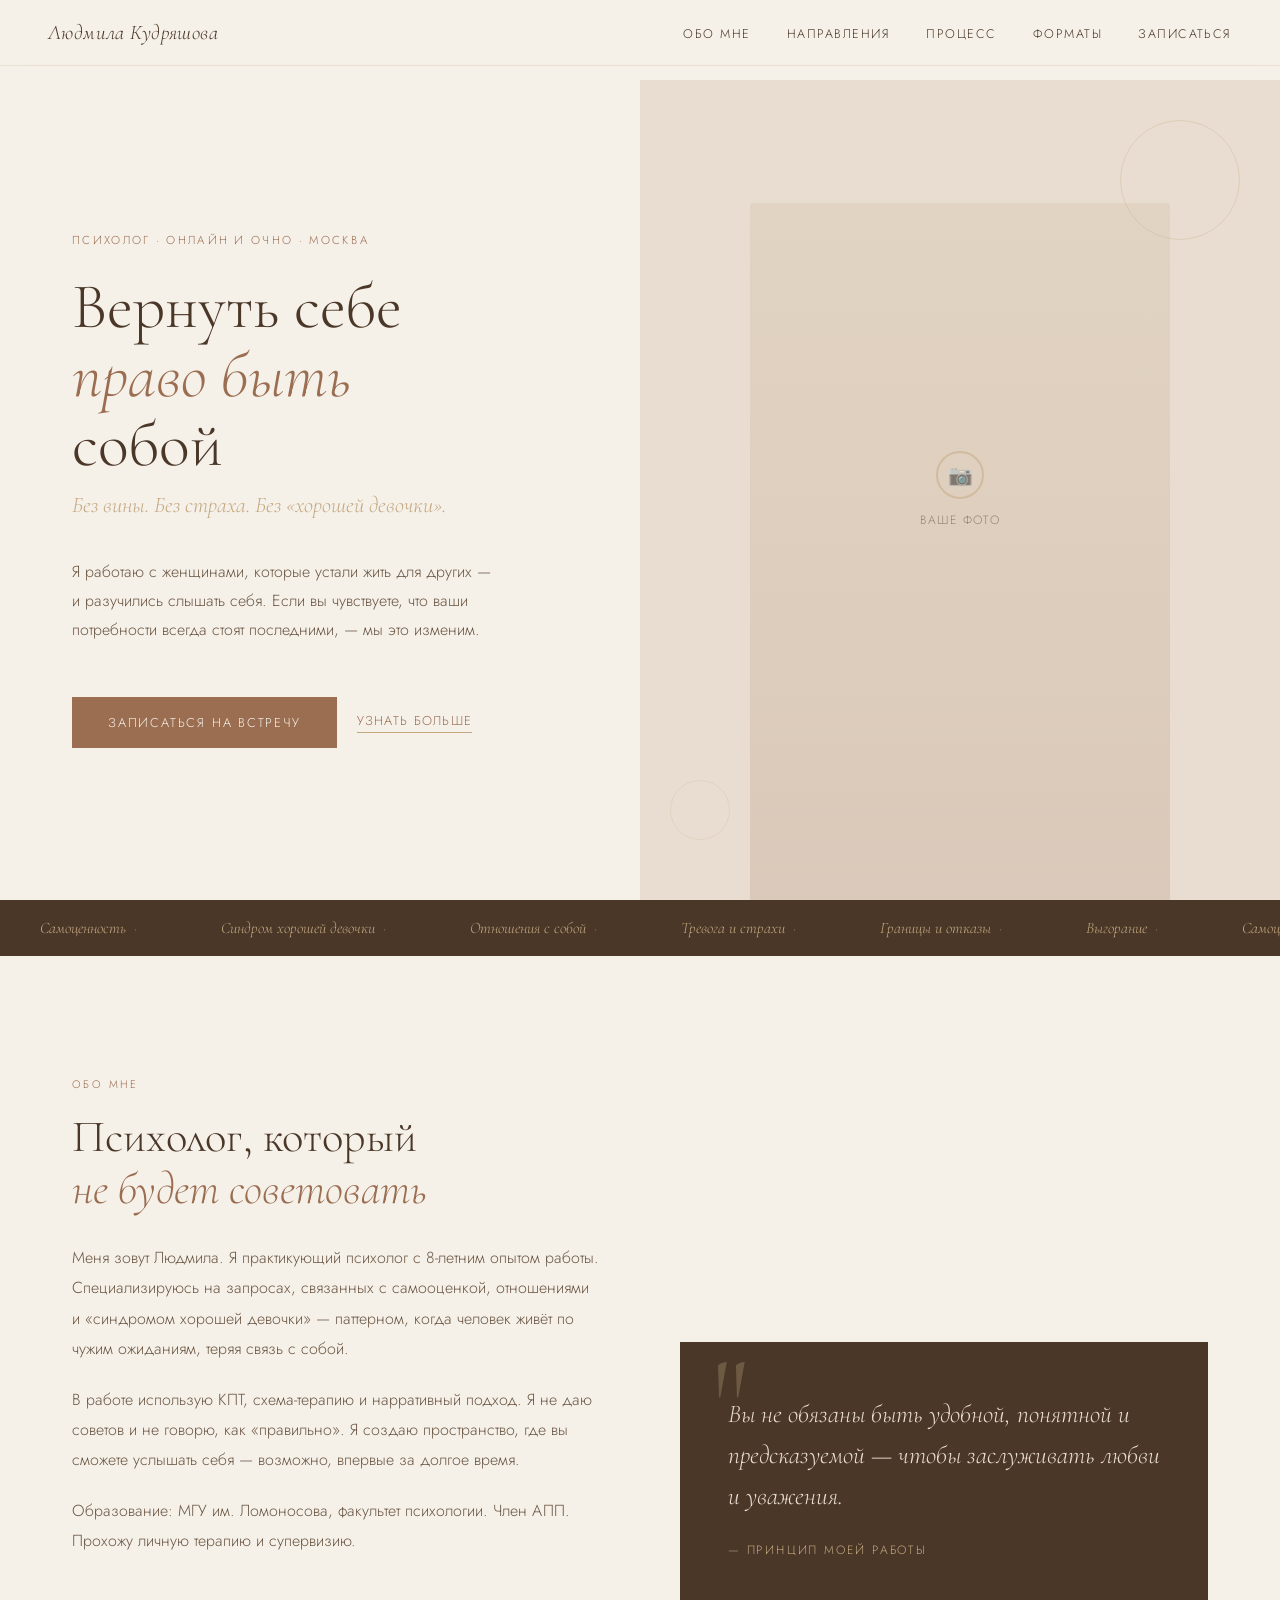
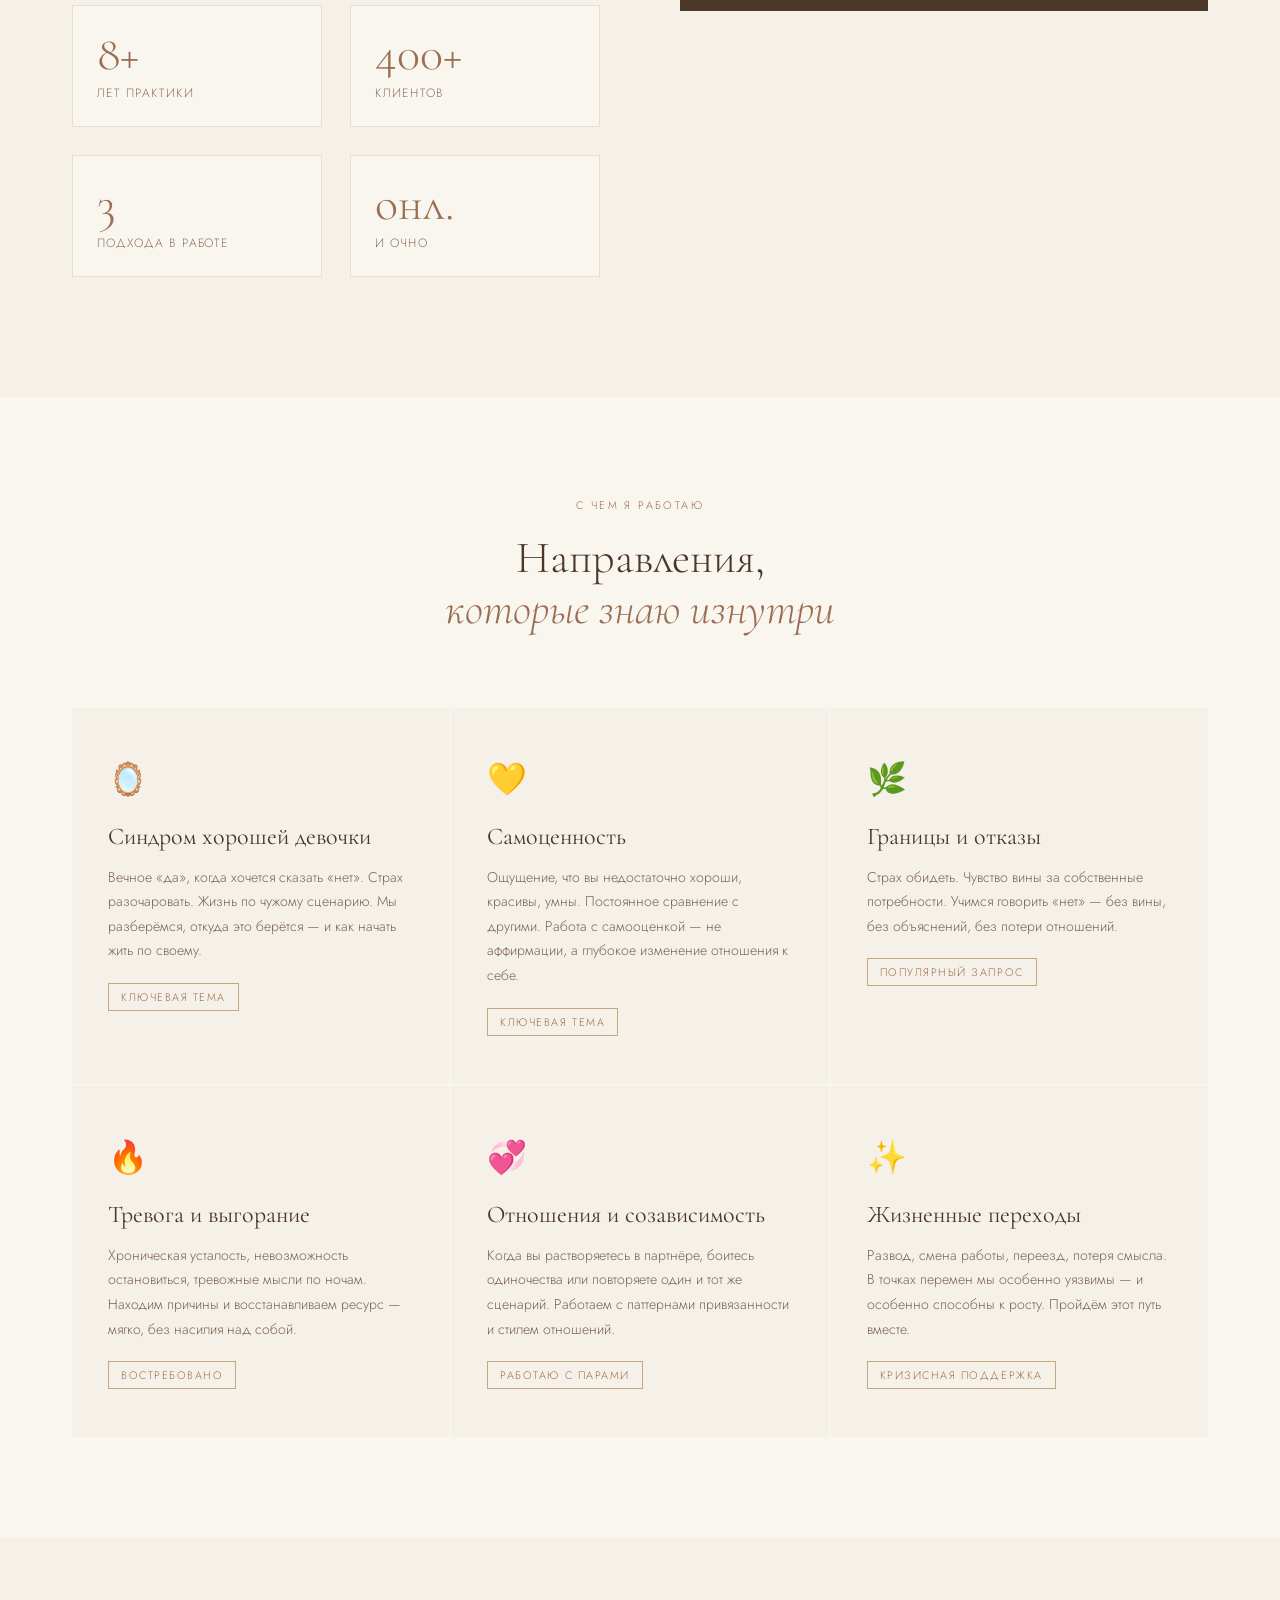
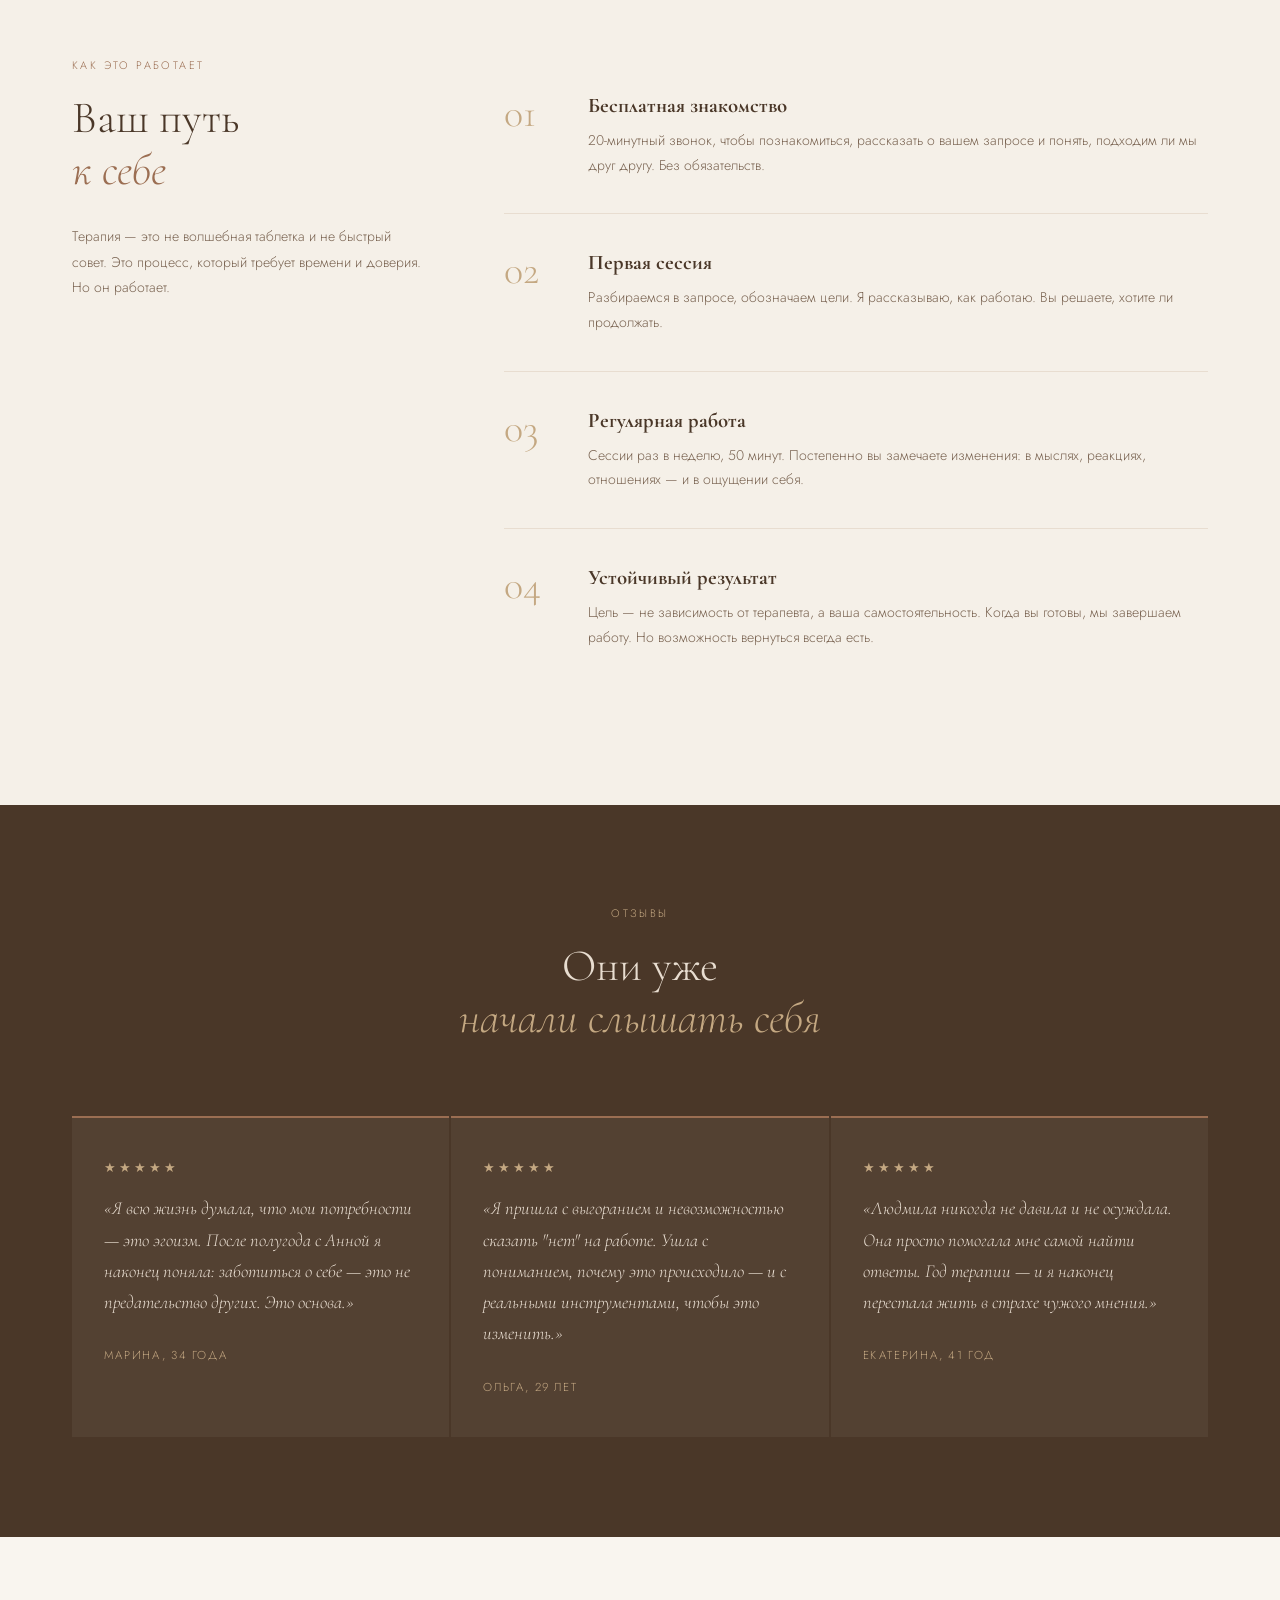
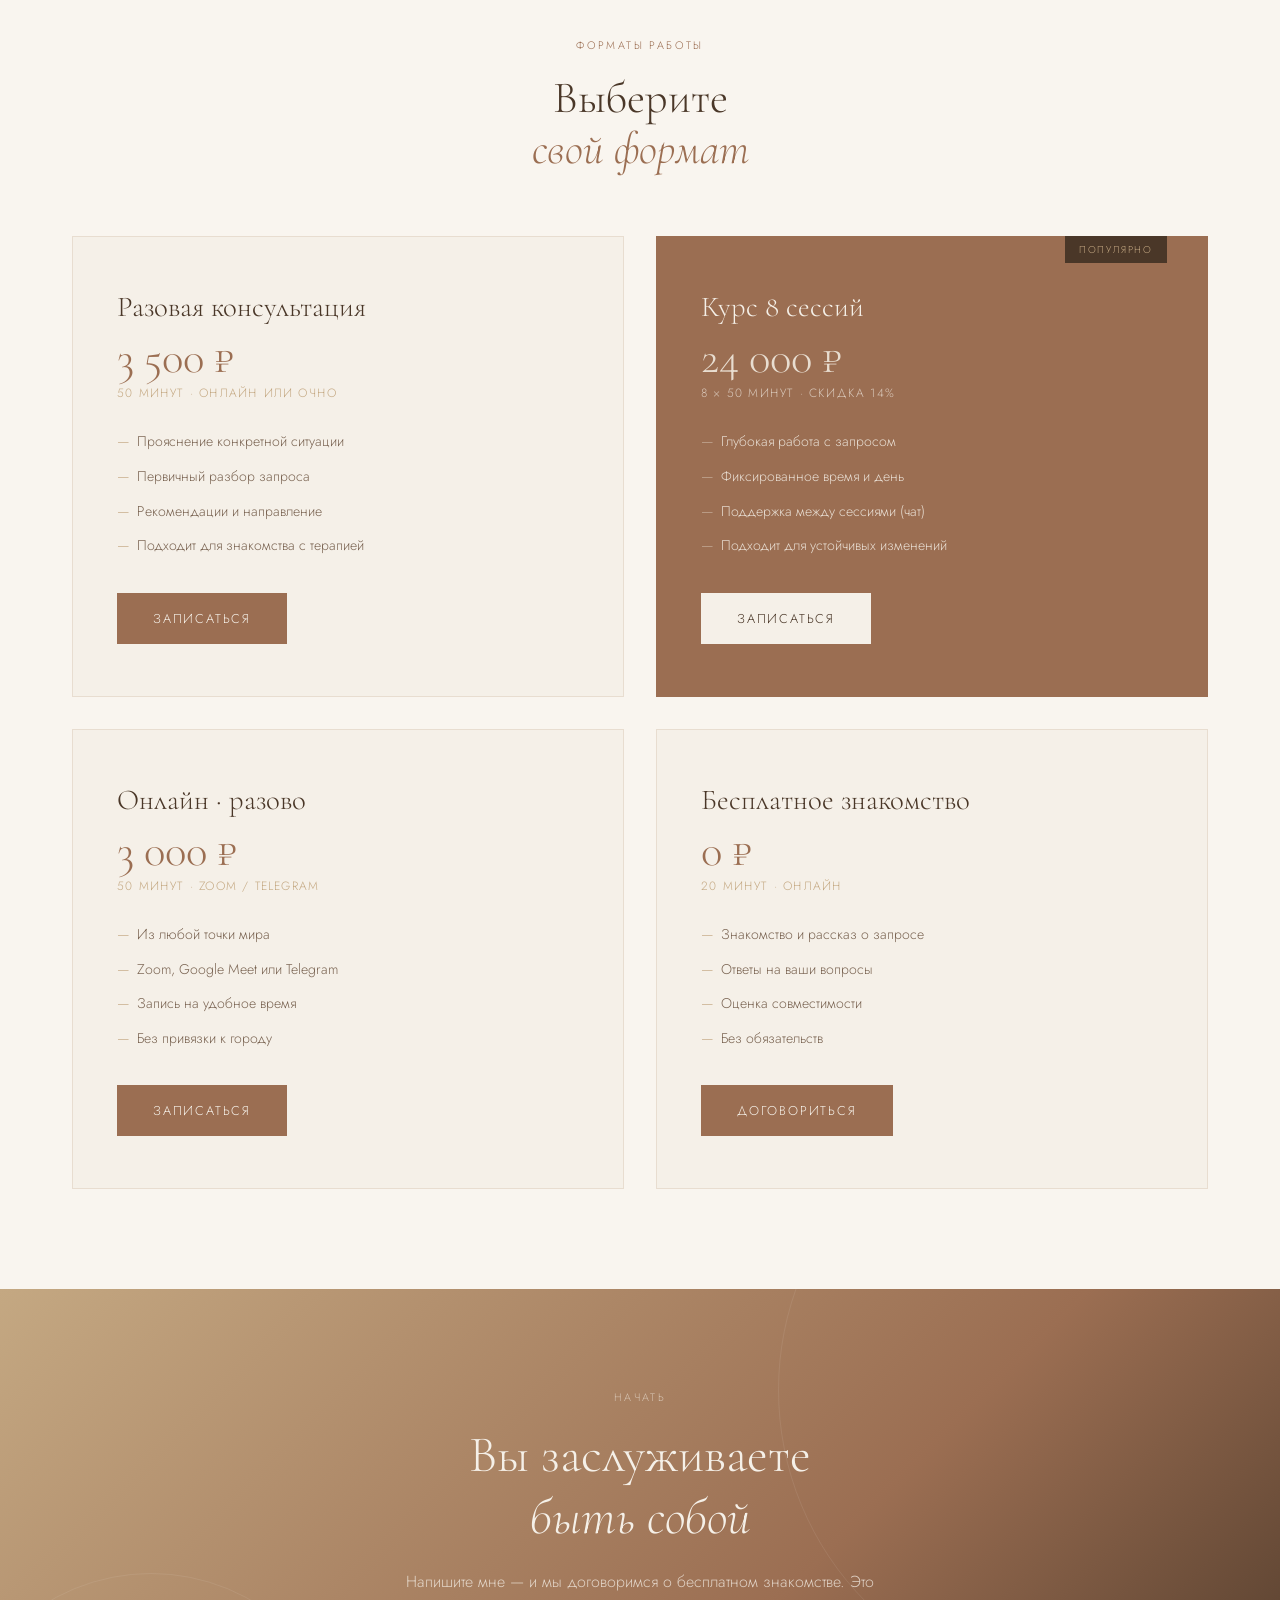
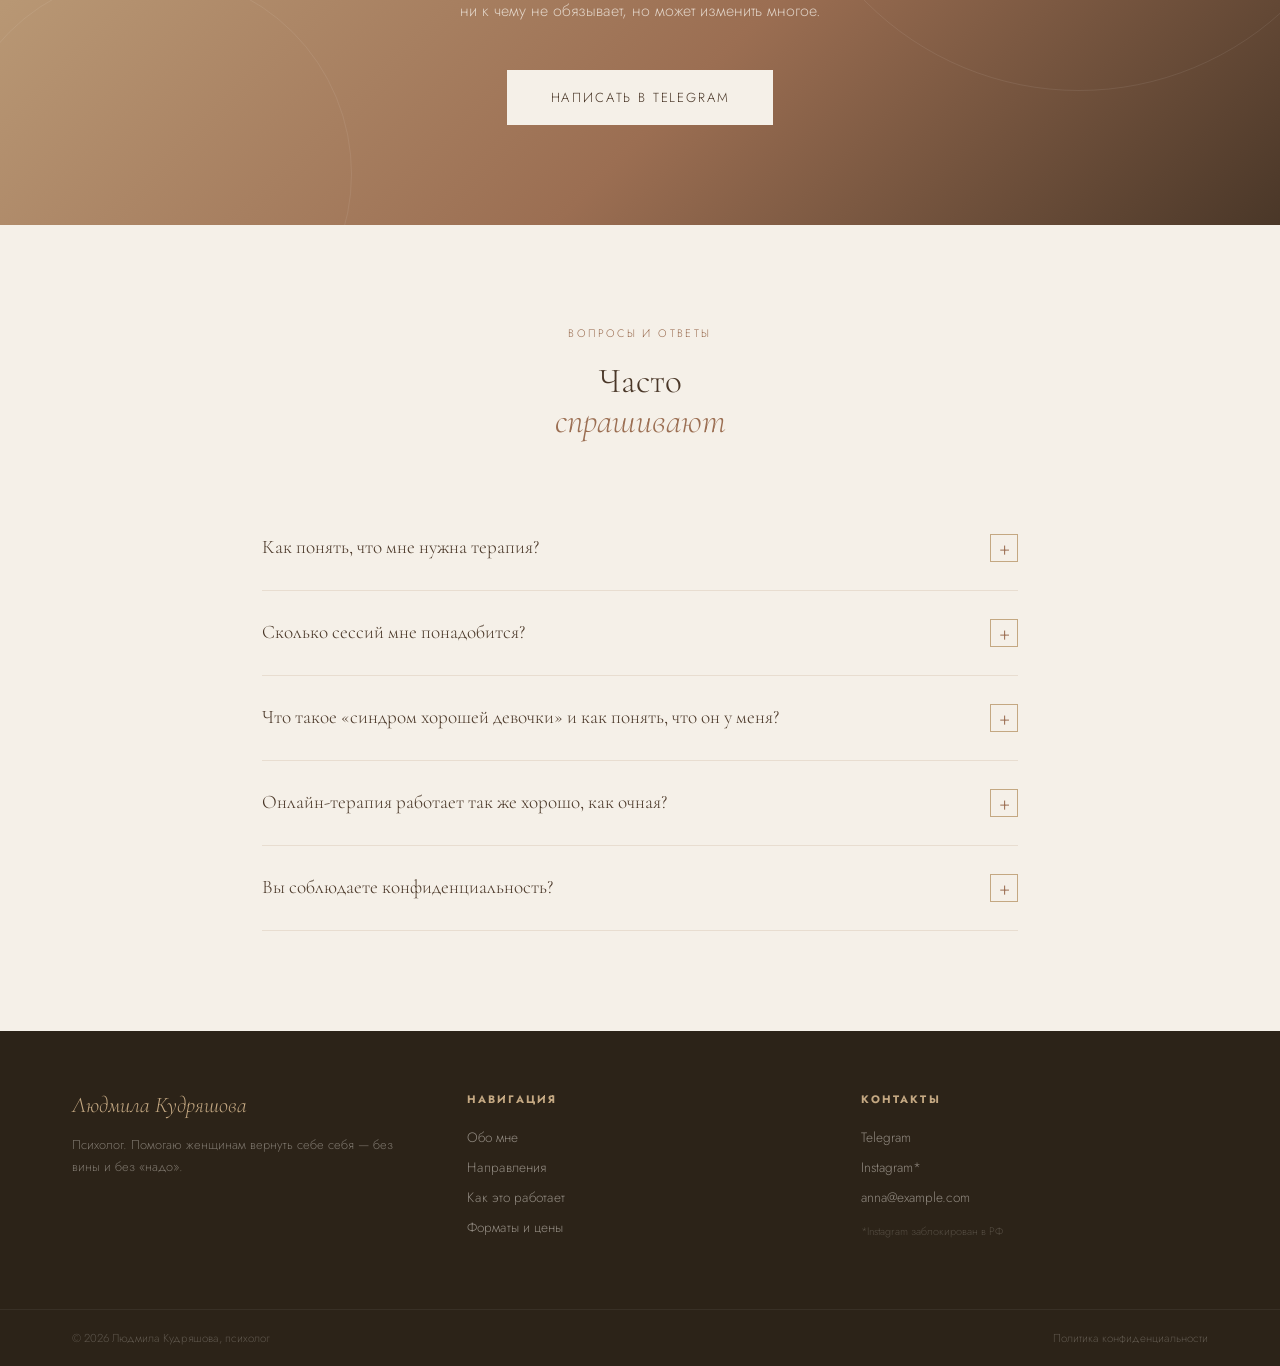
==== commit 3becb2d2: "Update index.html" ====
--- a/index.html
+++ b/index.html
@@ -3,7 +3,7 @@
 <head>
 <meta charset="UTF-8">
 <meta name="viewport" content="width=device-width, initial-scale=1.0">
-<title>Анна Соколова — Психолог</title>
+<title>Людмила Кудряшова — Психолог</title>
 <link href="https://fonts.googleapis.com/css2?family=Cormorant+Garamond:ital,wght@0,300;0,400;0,600;1,300;1,400&family=Jost:wght@300;400;500&display=swap" rel="stylesheet">
 <style>
   :root {
@@ -875,7 +875,7 @@
 
 <!-- NAV -->
 <nav>
-  <div class="logo">Анна Соколова</div>
+  <div class="logo">Людмила Кудряшова</div>
   <ul class="nav-links">
     <li><a href="#about">Обо мне</a></li>
     <li><a href="#themes">Направления</a></li>
@@ -941,7 +941,7 @@
     <span class="section-label">Обо мне</span>
     <h2 class="section-title">Психолог, который<br><em>не будет советовать</em></h2>
     <p>
-      Меня зовут Анна. Я практикующий психолог с 8-летним опытом работы. 
+      Меня зовут Людмила. Я практикующий психолог с 8-летним опытом работы. 
       Специализируюсь на запросах, связанных с самооценкой, отношениями 
       и «синдромом хорошей девочки» — паттерном, когда человек живёт 
       по чужим ожиданиям, теряя связь с собой.
@@ -1137,7 +1137,7 @@
     <div class="review reveal">
       <div class="review-stars">★★★★★</div>
       <p class="review-text">
-        «Анна никогда не давила и не осуждала. Она просто помогала мне 
+        «Людмила никогда не давила и не осуждала. Она просто помогала мне 
         самой найти ответы. Год терапии — и я наконец перестала жить 
         в страхе чужого мнения.»
       </p>
@@ -1219,7 +1219,7 @@
   <h2>Вы заслуживаете<br><em>быть собой</em></h2>
   <p>Напишите мне — и мы договоримся о бесплатном знакомстве. 
   Это ни к чему не обязывает, но может изменить многое.</p>
-  <a href="https://t.me/ваш_ник" class="btn-light">Написать в Telegram</a>
+  <a href="https://t.me/Lu77mila" class="btn-light">Написать в Telegram</a>
 </section>
 
 <!-- FAQ -->
@@ -1294,7 +1294,7 @@
 <!-- FOOTER -->
 <footer>
   <div>
-    <div class="footer-brand">Анна Соколова</div>
+    <div class="footer-brand">Людмила Кудряшова</div>
     <p class="footer-tagline">Психолог. Помогаю женщинам вернуть себе себя — без вины и без «надо».</p>
   </div>
   <div class="footer-col">
@@ -1313,7 +1313,7 @@
   </div>
 </footer>
 <div class="footer-bottom">
-  <span>© 2025 Анна Соколова, психолог</span>
+  <span>© 2026 Людмила Кудряшова, психолог</span>
   <span>Политика конфиденциальности</span>
 </div>
 
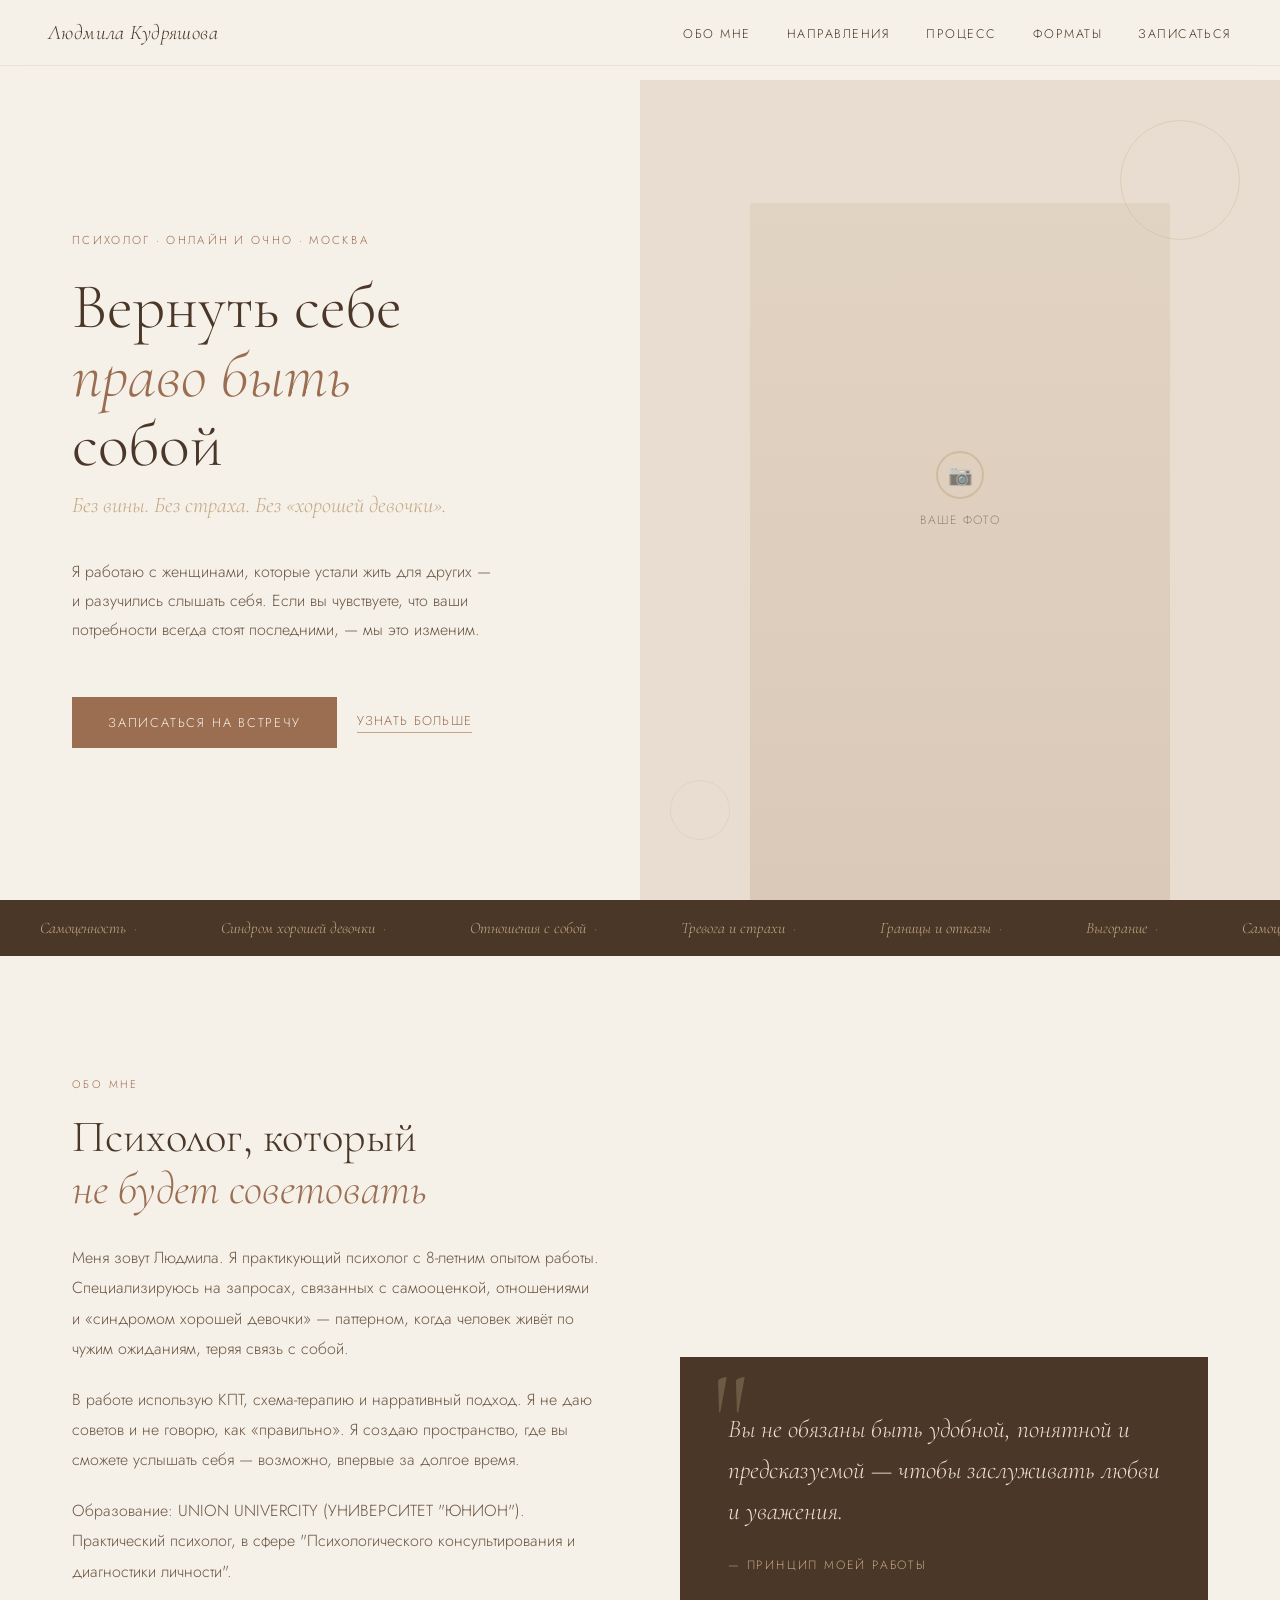
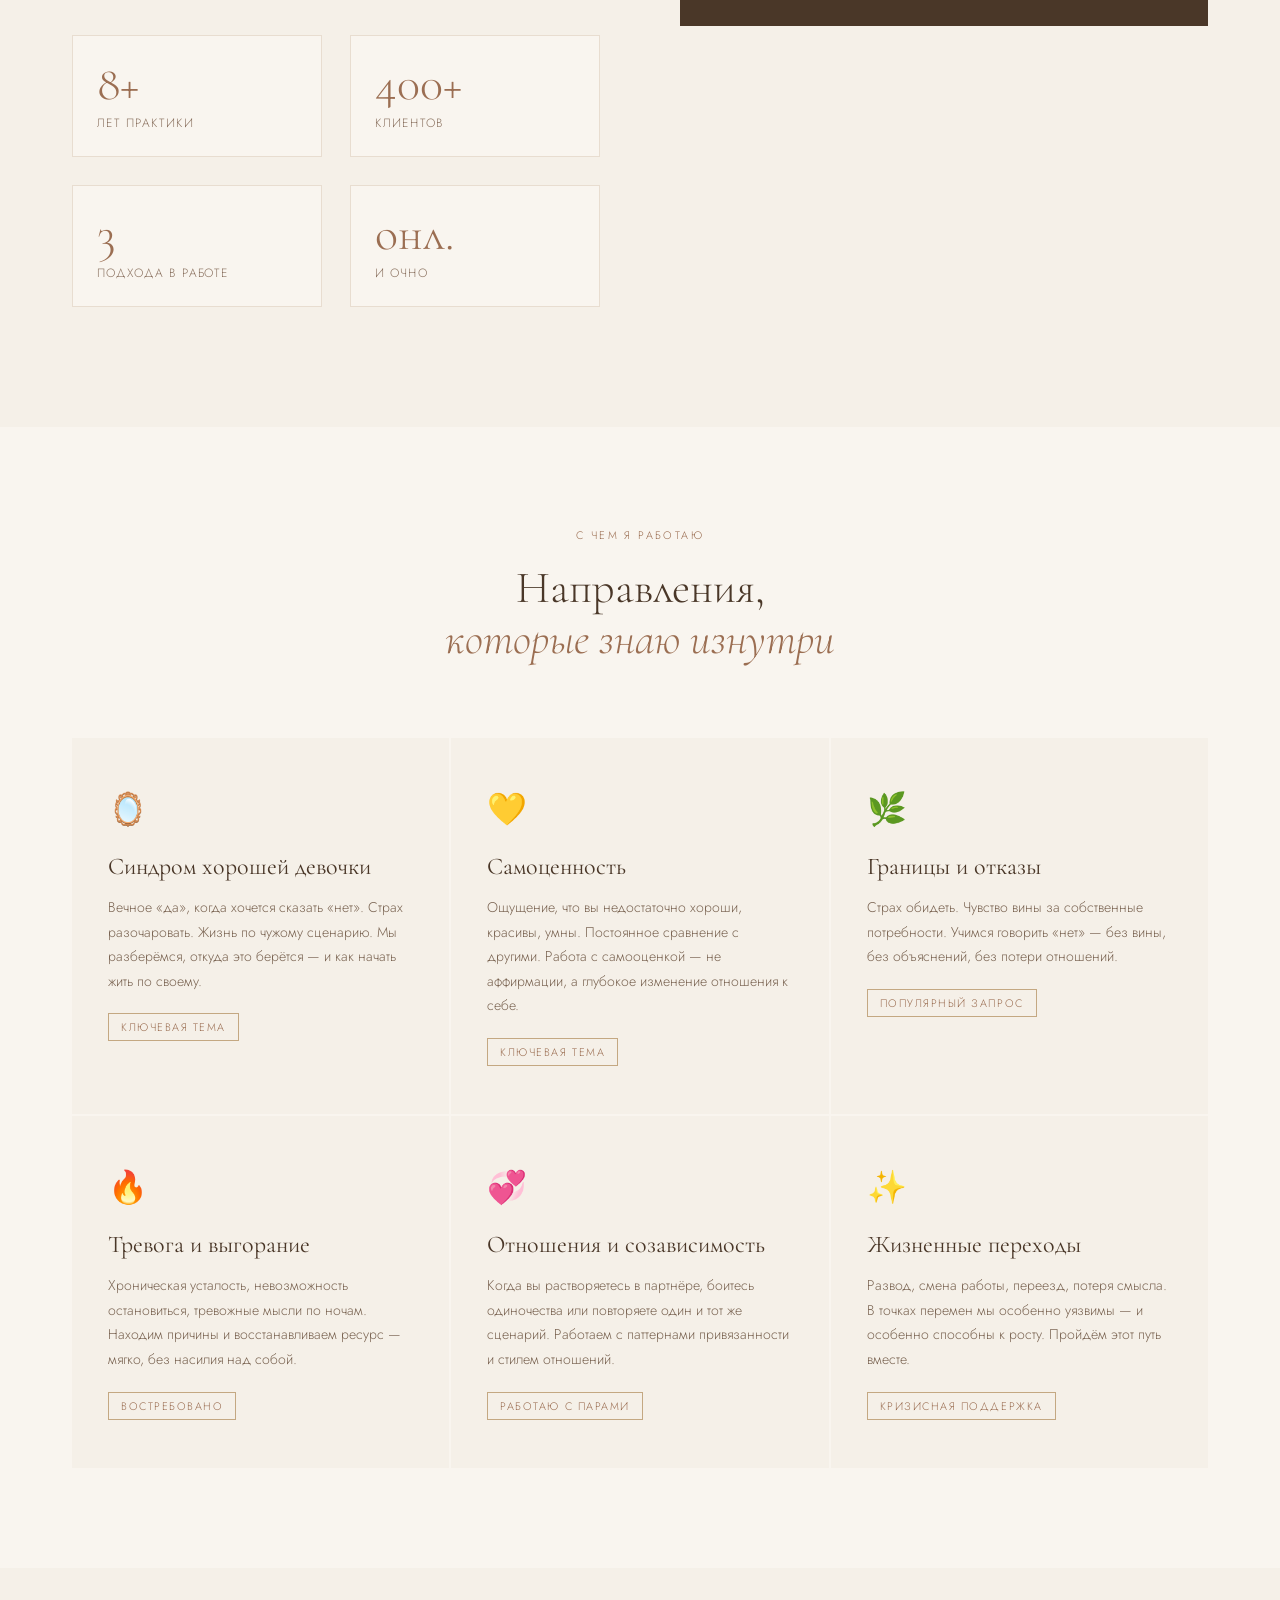
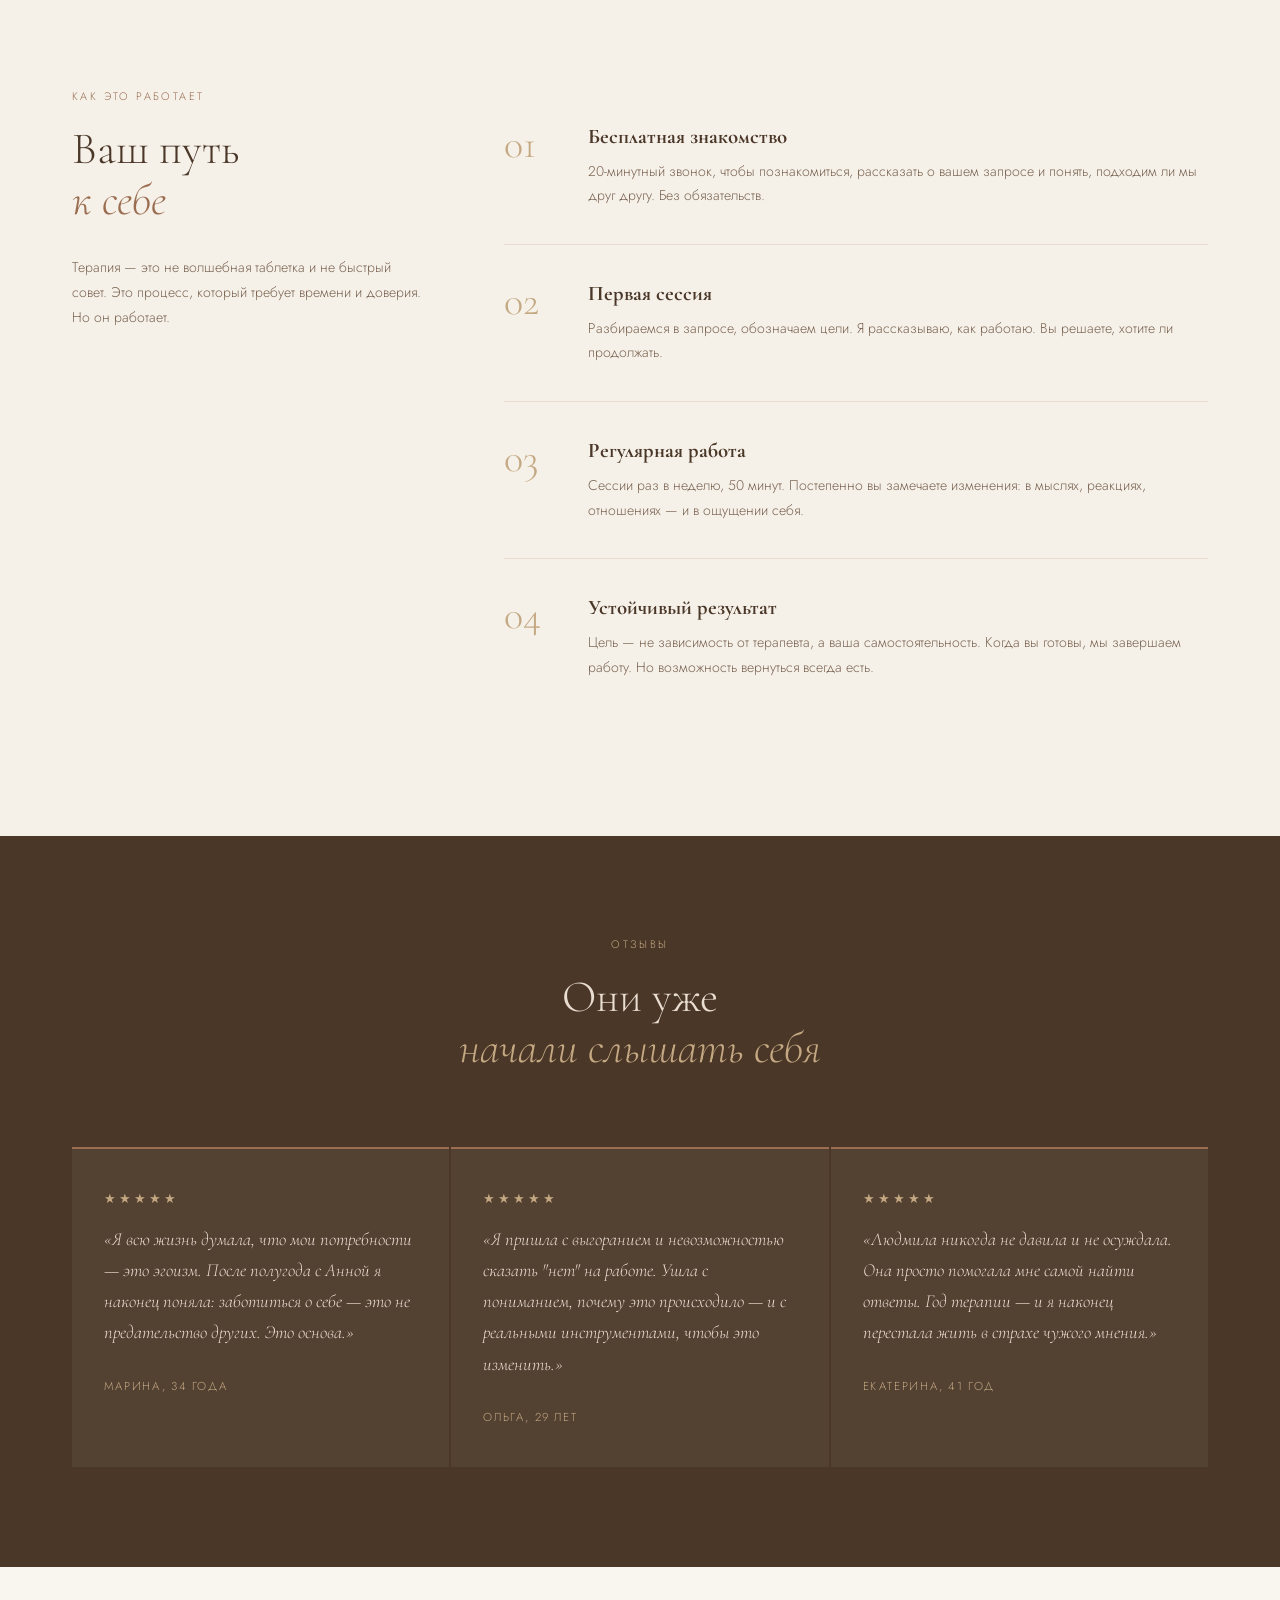
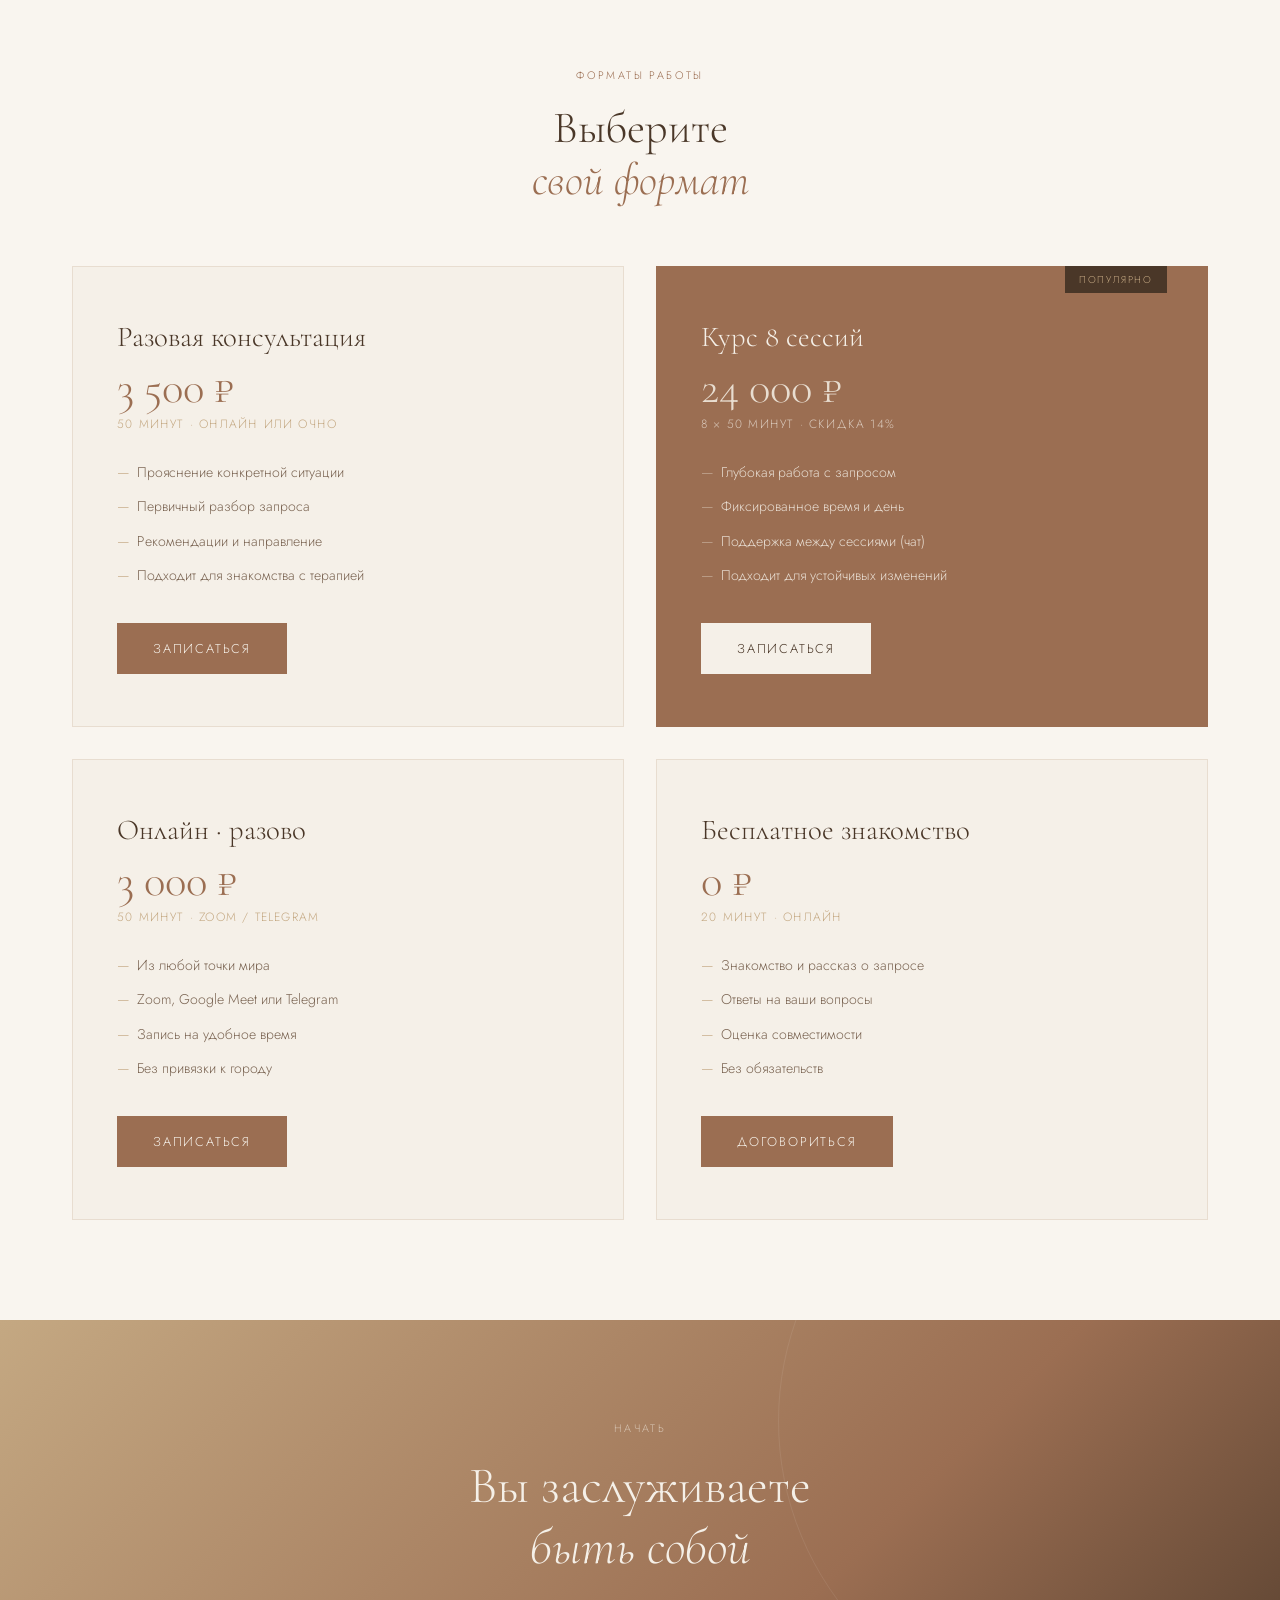
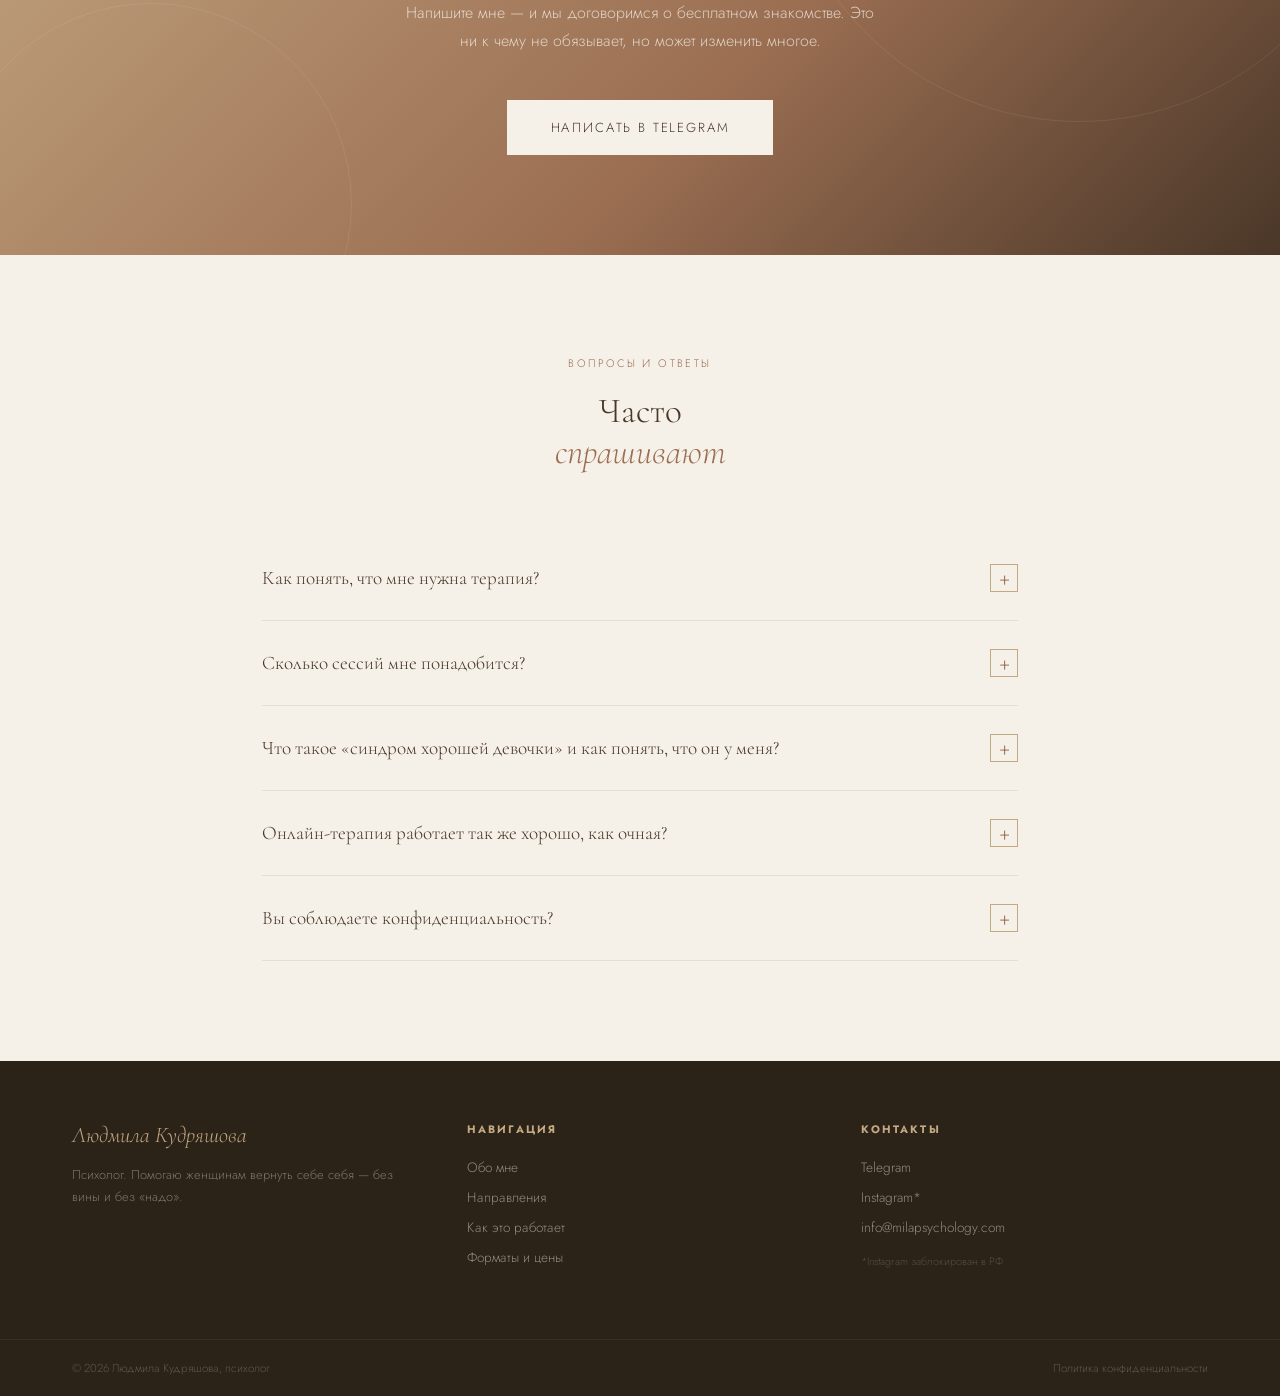
==== commit 6718f9b3: "Update education and contact information in index.html" ====
--- a/index.html
+++ b/index.html
@@ -952,8 +952,7 @@
       где вы сможете услышать себя — возможно, впервые за долгое время.
     </p>
     <p>
-      Образование: МГУ им. Ломоносова, факультет психологии. 
-      Член АПП. Прохожу личную терапию и супервизию.
+      Образование: UNION UNIVERCITY (УНИВЕРСИТЕТ "ЮНИОН"). Практический психолог, в сфере "Психологического консультирования и диагностики личности".
     </p>
     <div class="about-stats">
       <div class="stat">
@@ -1306,9 +1305,9 @@
   </div>
   <div class="footer-col">
     <h4>Контакты</h4>
-    <a href="https://t.me/ваш_ник">Telegram</a>
+    <a href="https://t.me/Lu77mila">Telegram</a>
     <a href="https://instagram.com/ваш_аккаунт">Instagram*</a>
-    <p>anna@example.com</p>
+    <p>info@milapsychology.com</p>
     <p style="margin-top:16px; font-size:0.68rem; color:rgba(245,240,232,0.2);">*Instagram заблокирован в РФ</p>
   </div>
 </footer>
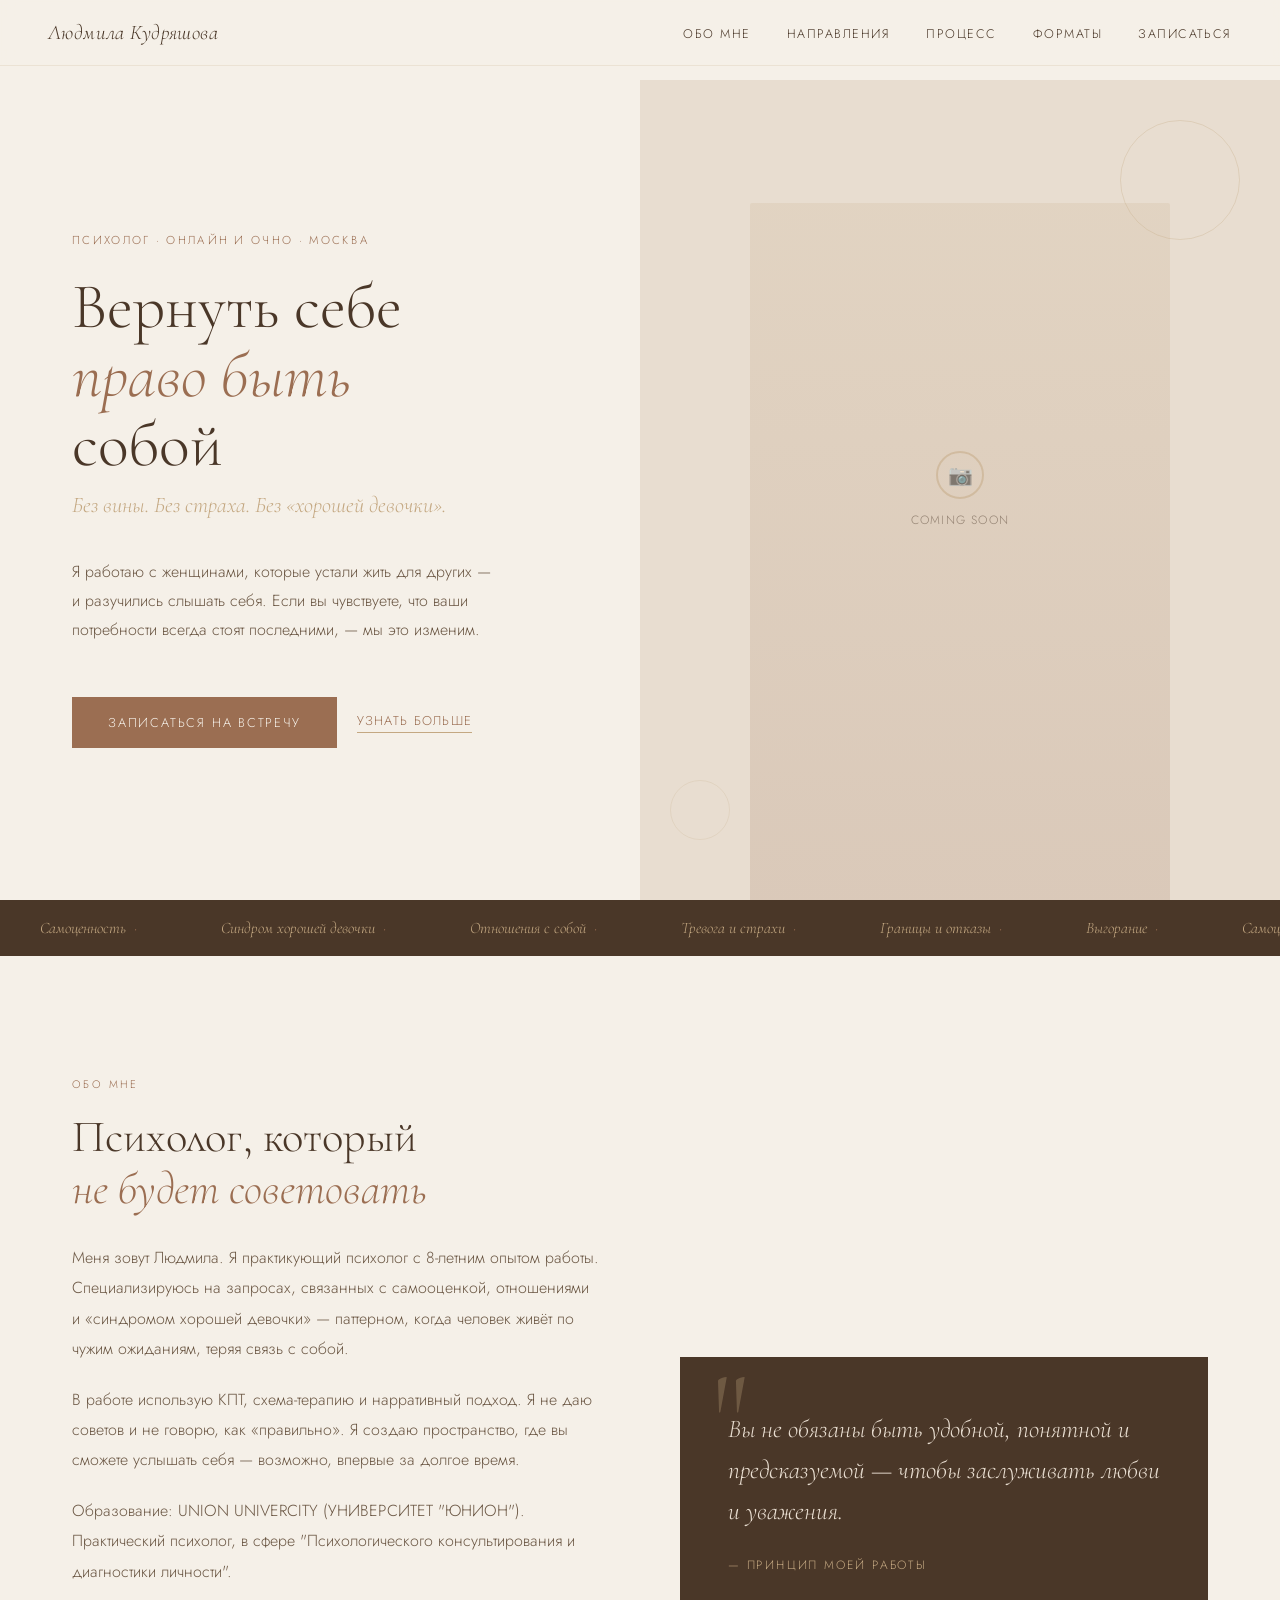
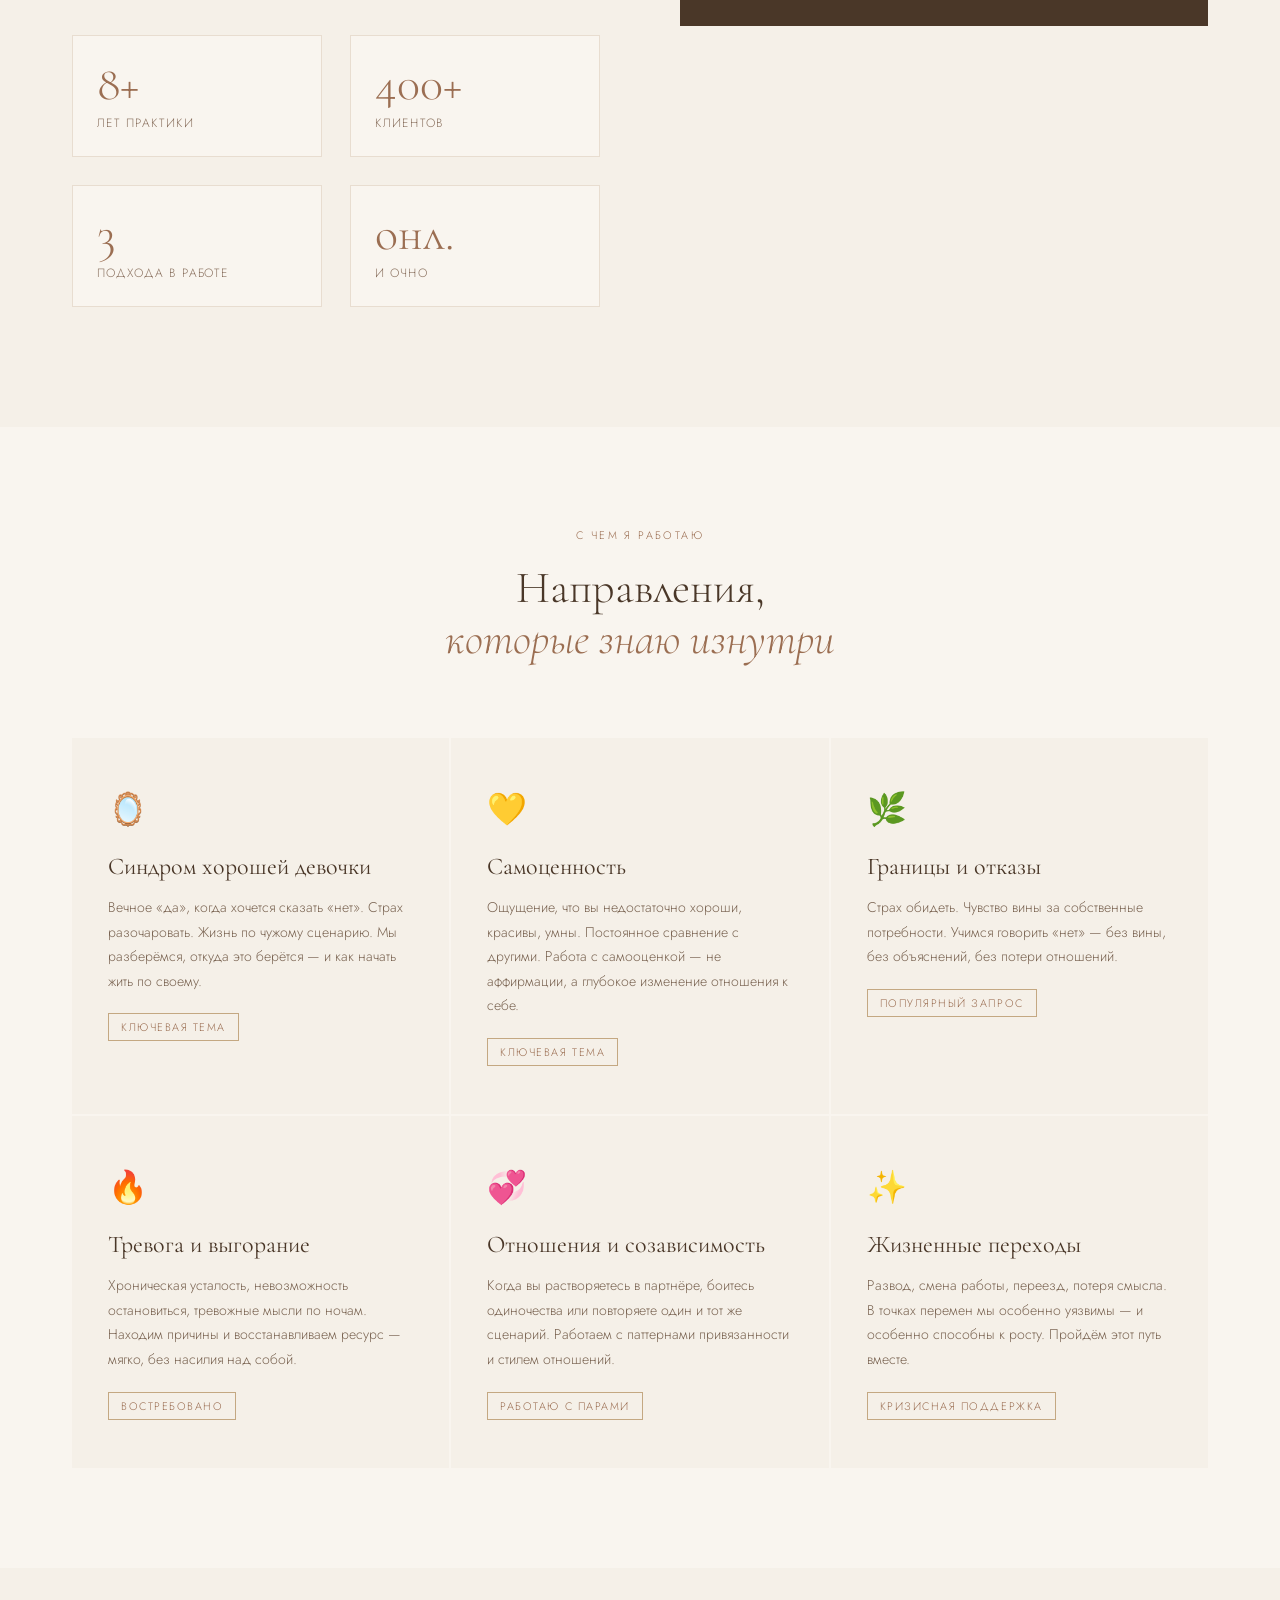
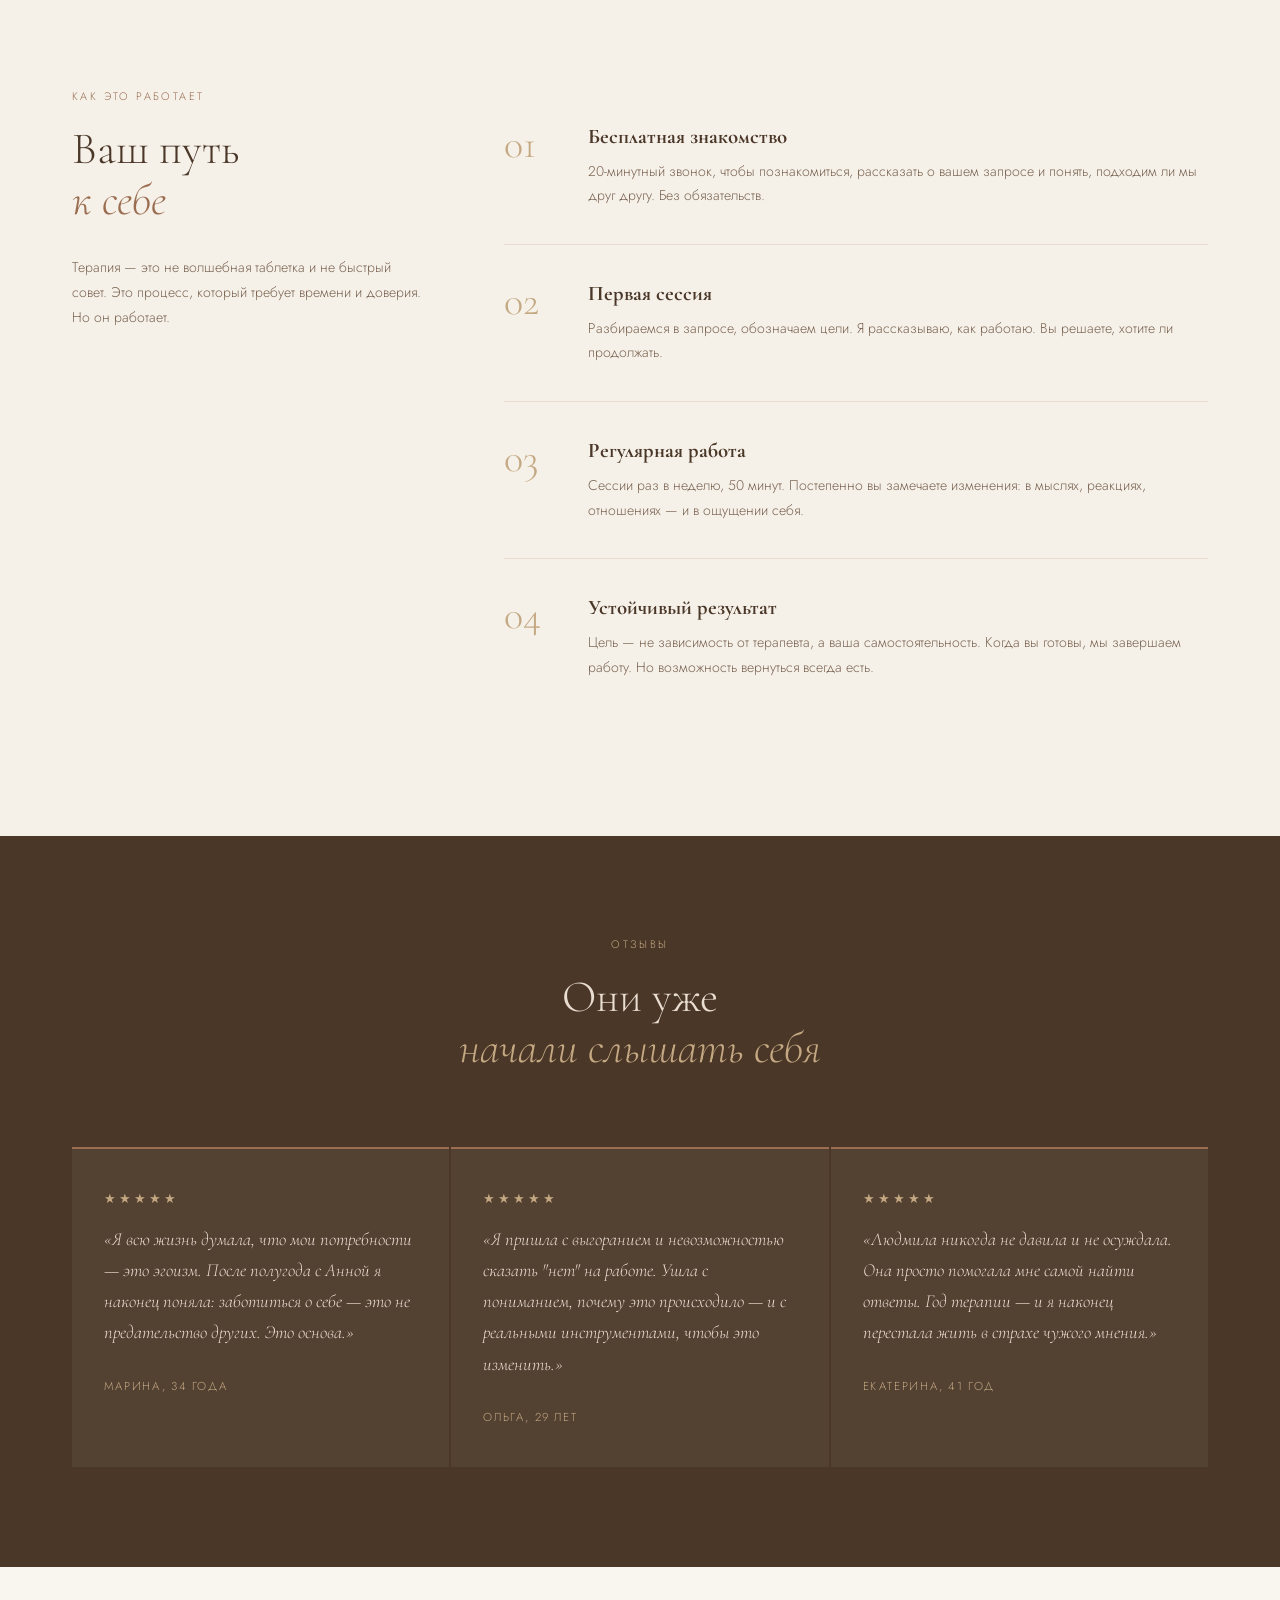
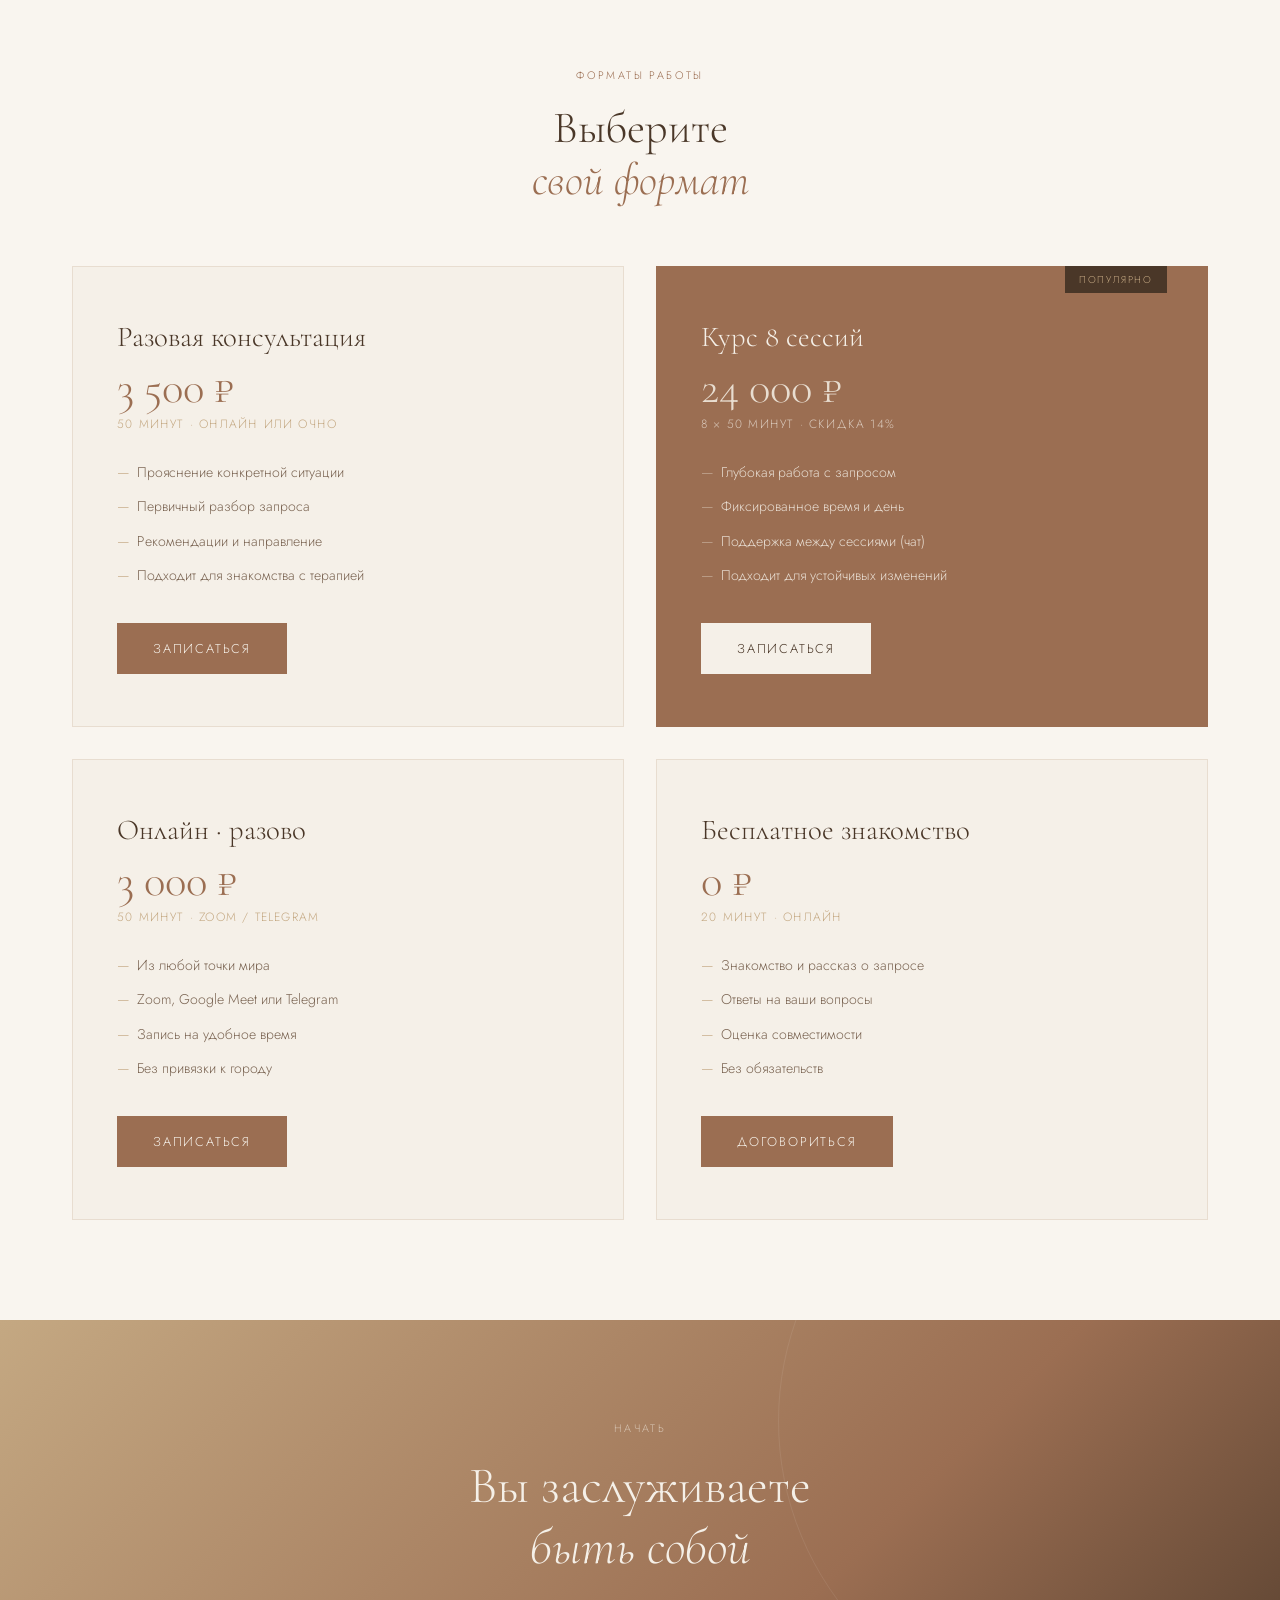
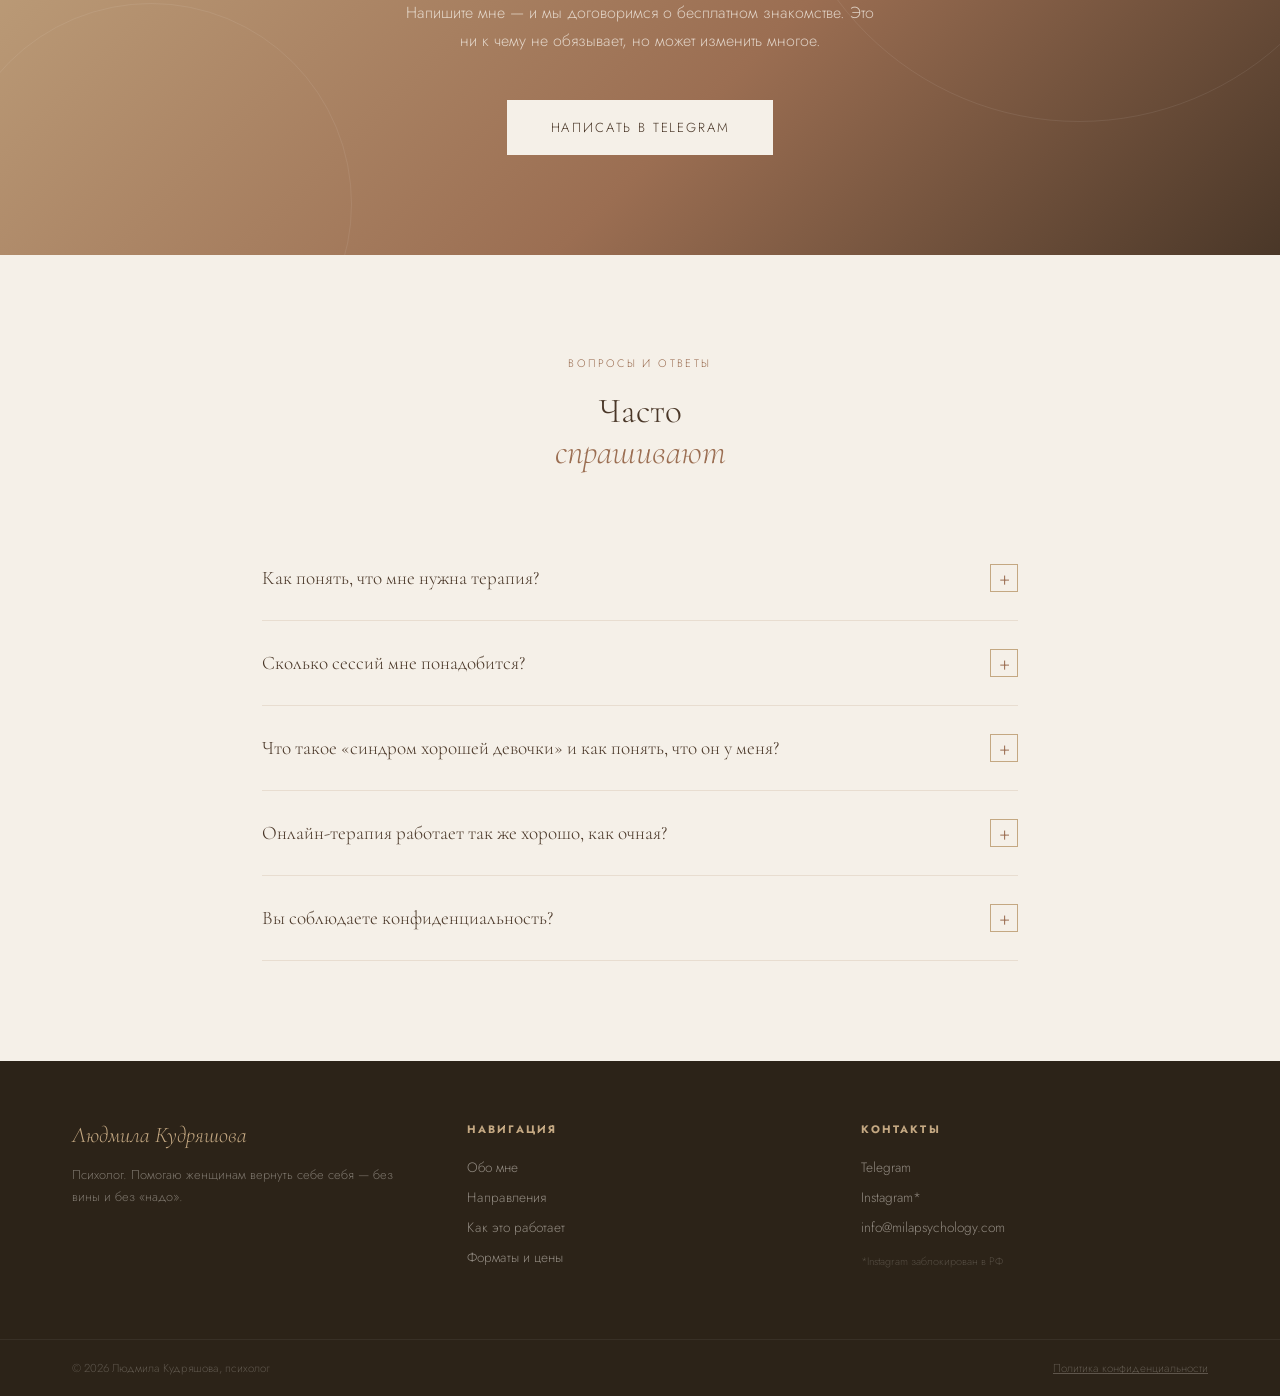
==== commit 4486d552: "Update index.html" ====
--- a/index.html
+++ b/index.html
@@ -826,6 +826,15 @@
     font-size: 0.72rem;
     color: rgba(245,240,232,0.25);
   }
+
+  .footer-bottom a {
+    display: flex;
+    justify-content: space-between;
+    font-size: 0.72rem;
+    color: rgba(245,240,232,0.25);
+  }
+
+  .footer-bottom a:hover { color: var(--clay); }
 
   /* ANIMATIONS */
   @keyframes fadeUp {
@@ -911,7 +920,7 @@
       <div class="hero-photo-placeholder"></div>
       <div class="hero-photo-text">
         <div class="photo-icon">📷</div>
-        <span style="font-size:0.75rem; letter-spacing:0.1em; text-transform:uppercase;">Ваше фото</span>
+        <span style="font-size:0.75rem; letter-spacing:0.1em; text-transform:uppercase;">Coming Soon</span>
       </div>
     </div>
   </div>
@@ -1313,7 +1322,7 @@
 </footer>
 <div class="footer-bottom">
   <span>© 2026 Людмила Кудряшова, психолог</span>
-  <span>Политика конфиденциальности</span>
+  <span><a href="privacy-policy.html">Политика конфиденциальности</a></span>
 </div>
 
 <script>
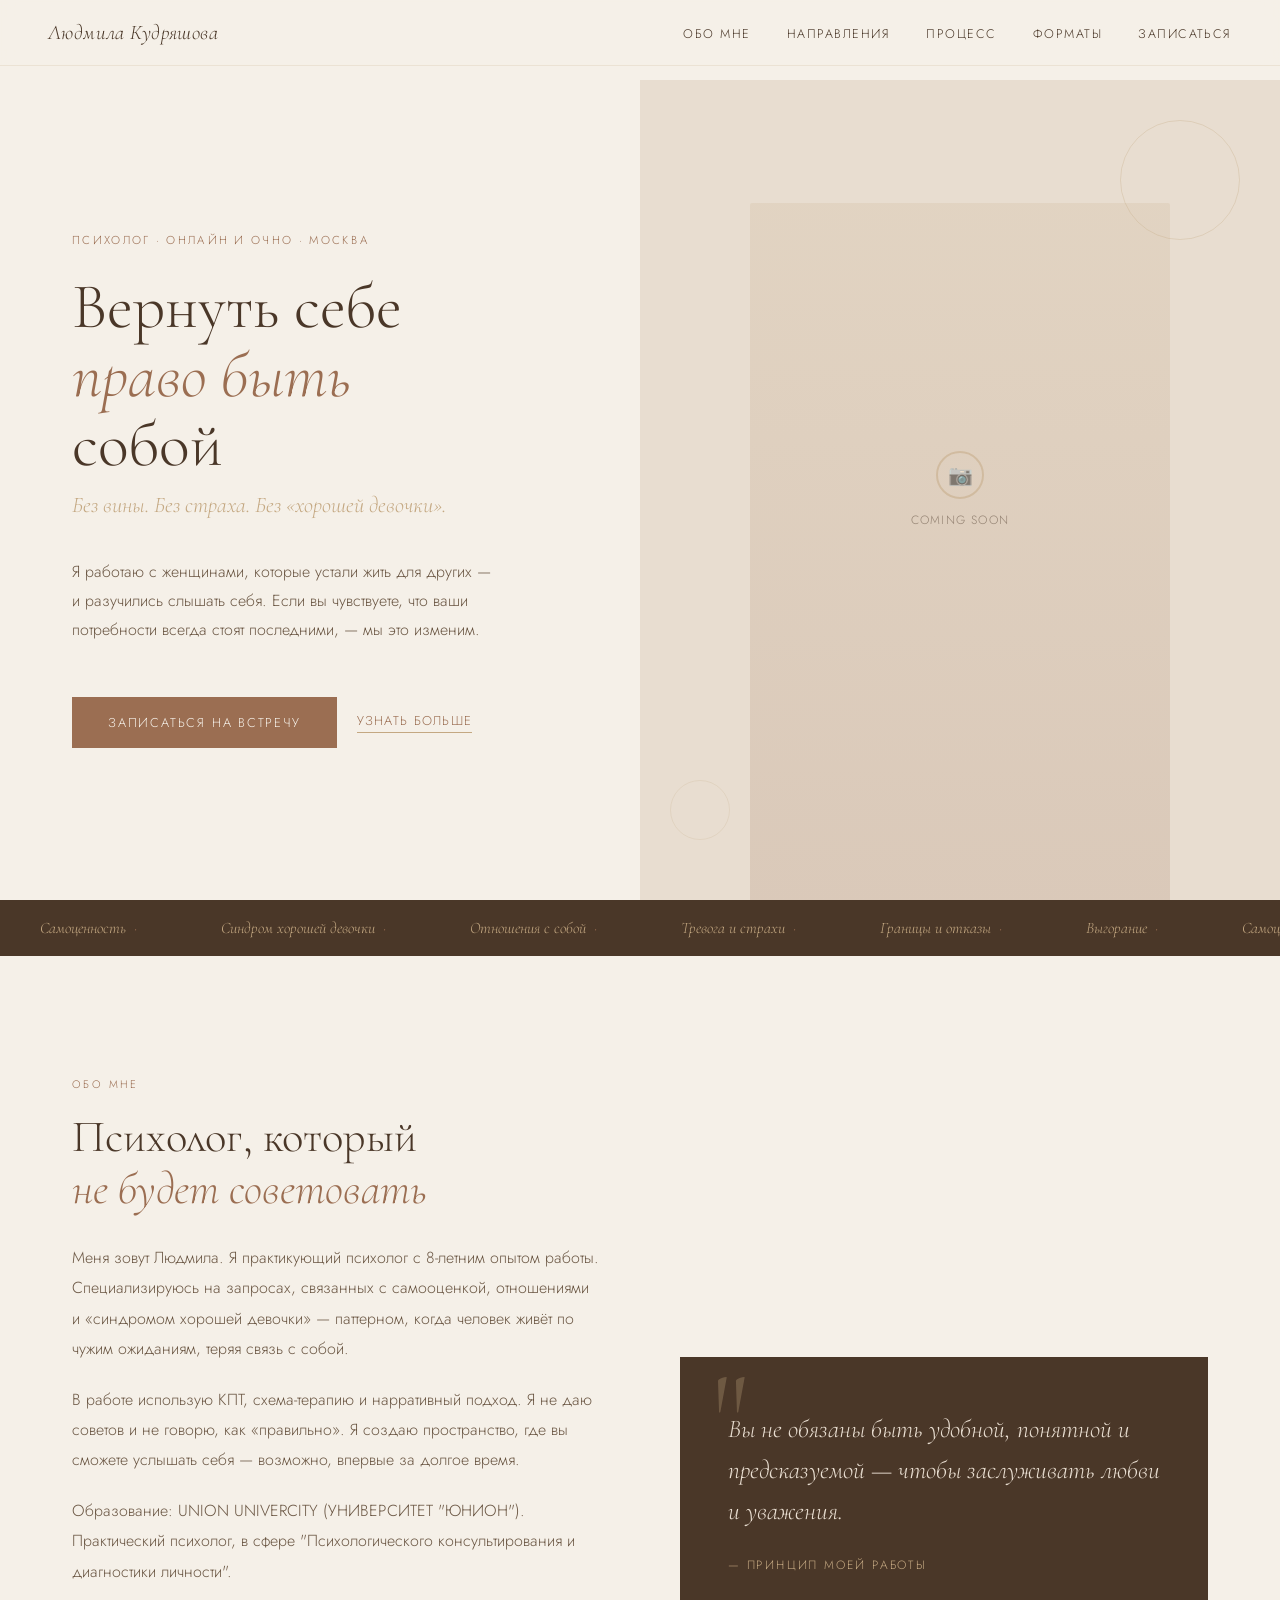
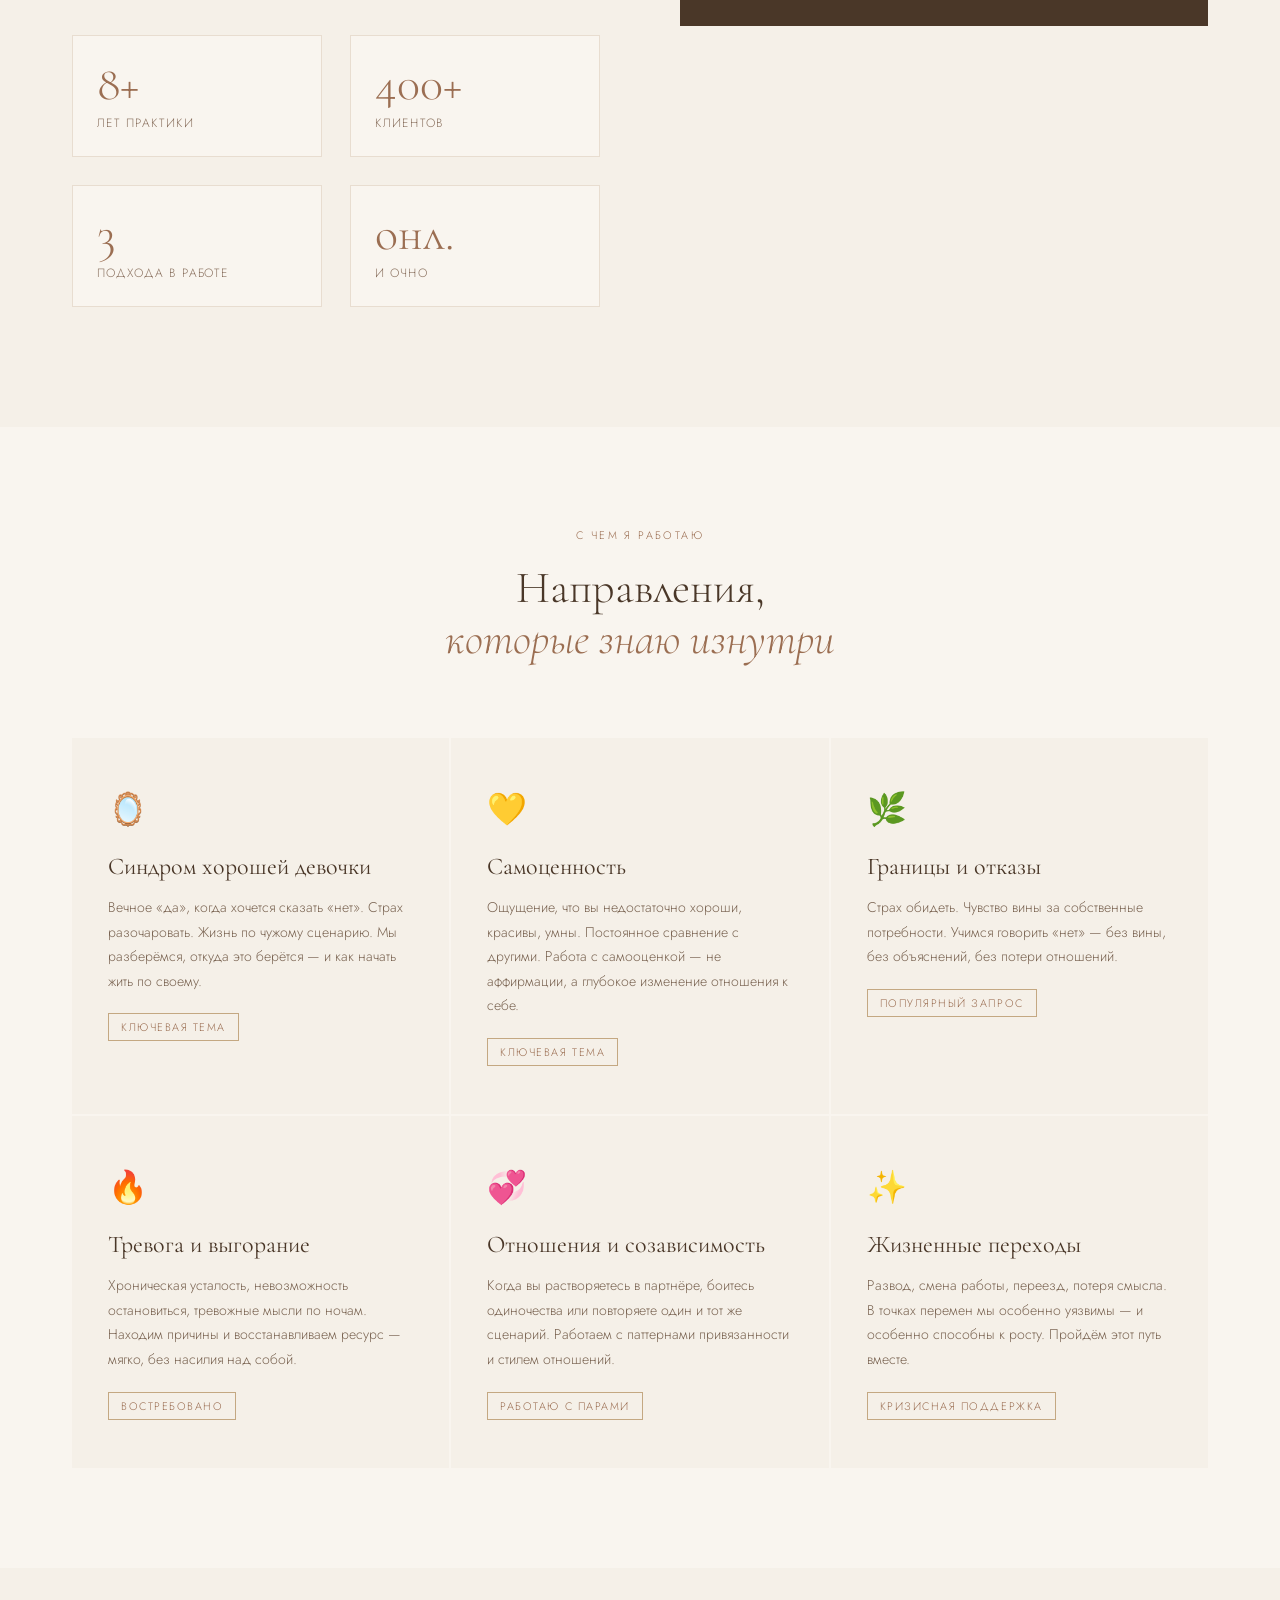
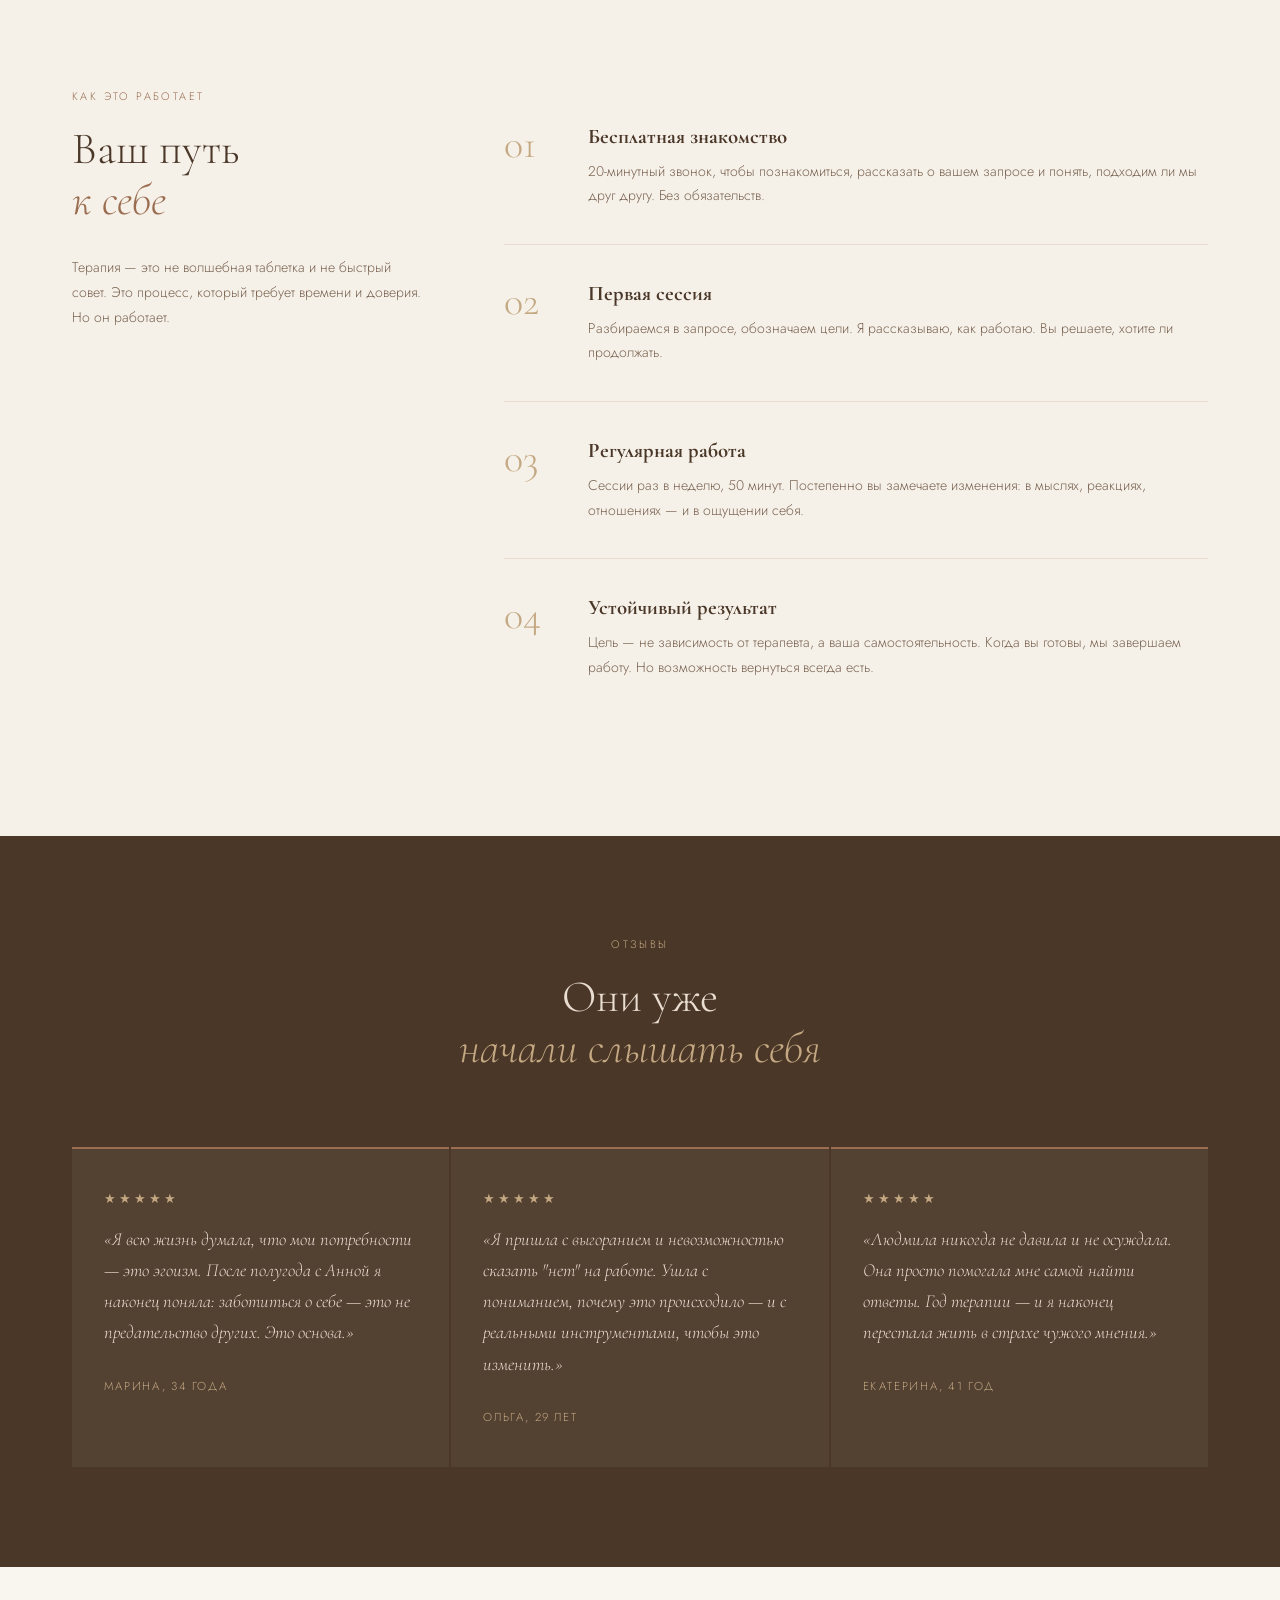
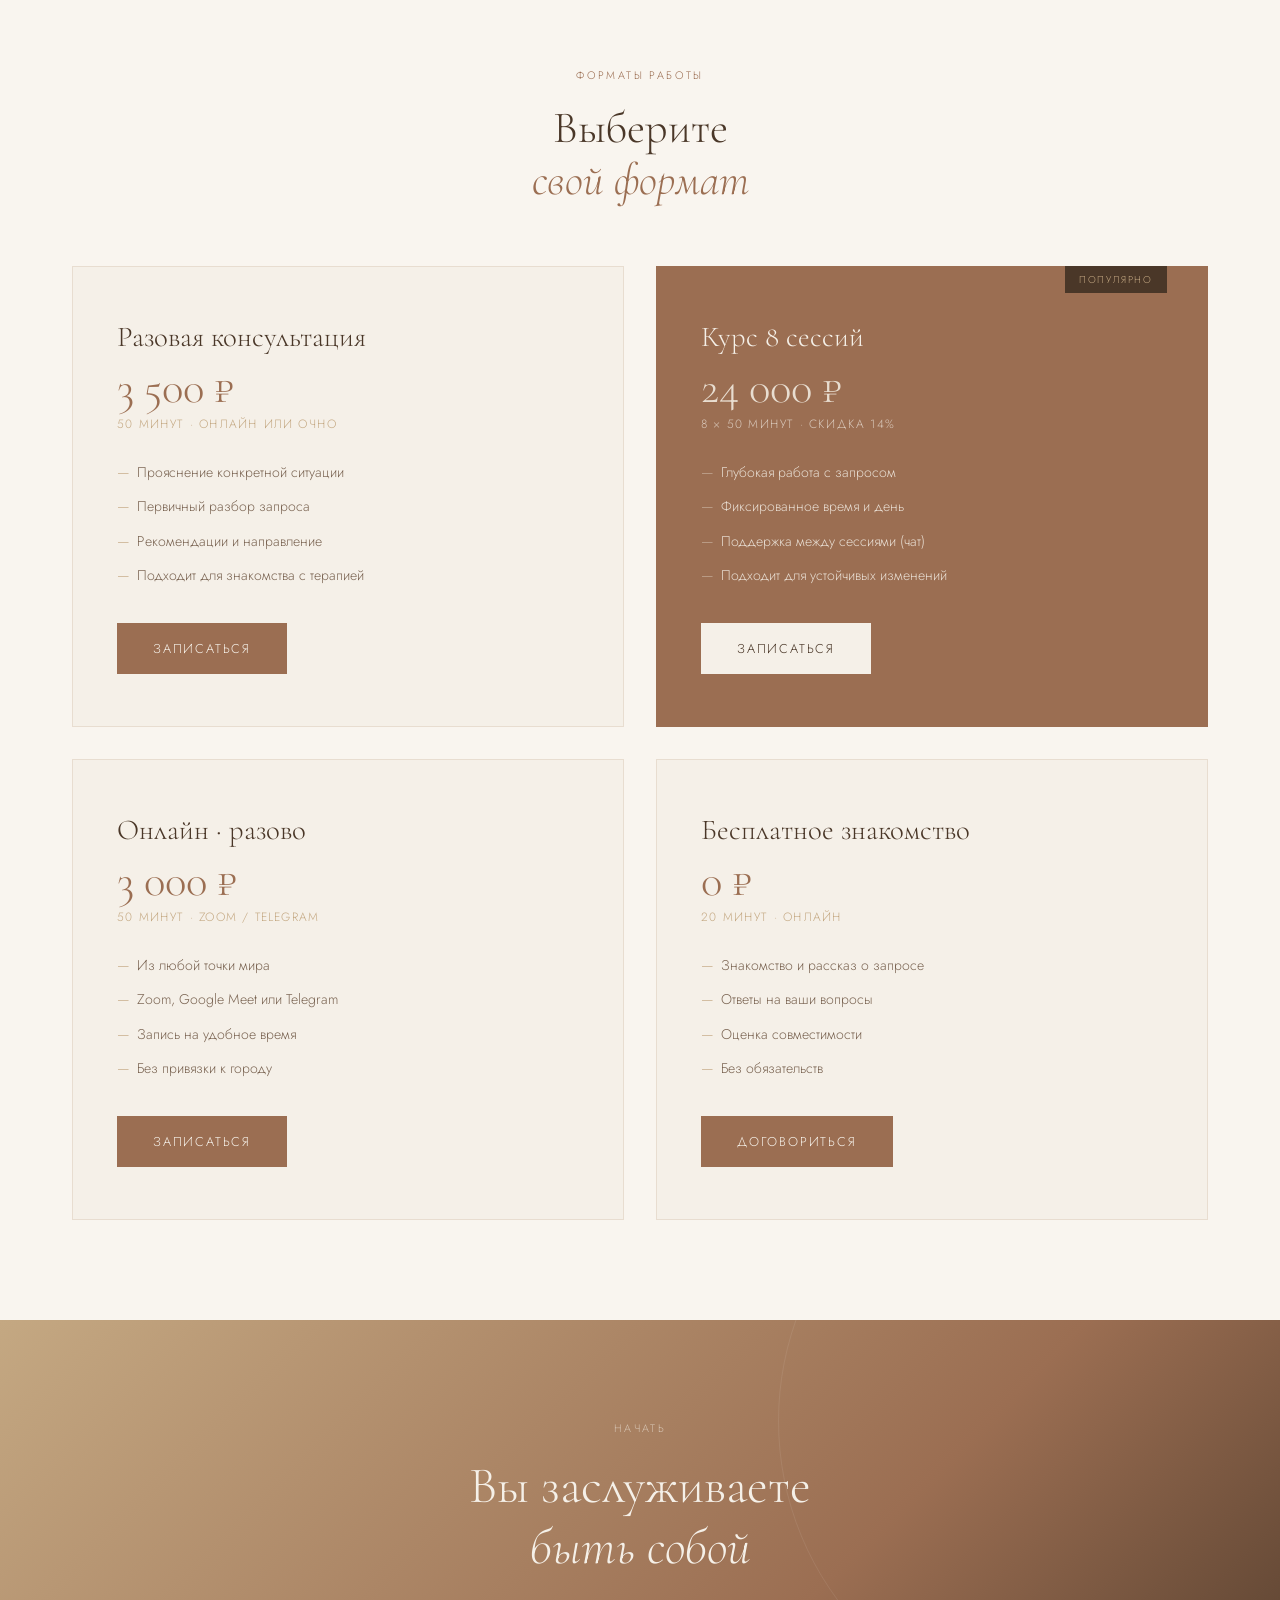
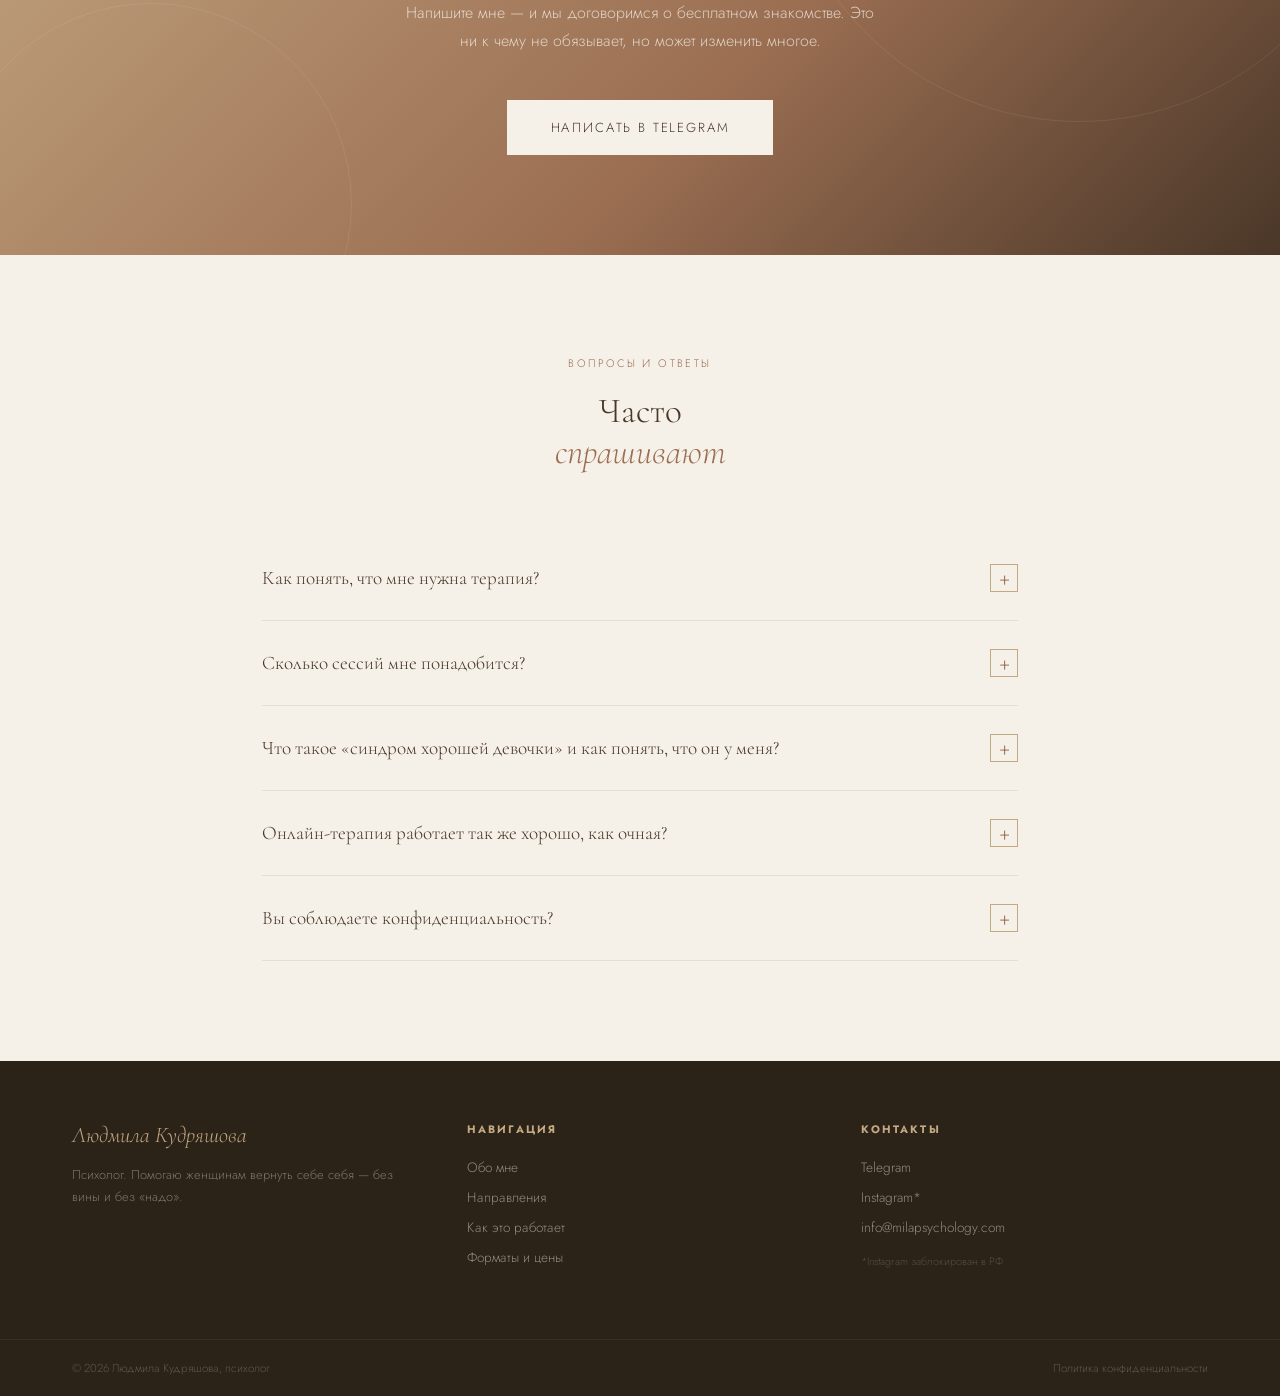
==== commit 33036d92: "Add pointer-events none and text-decoration none styles" ====
--- a/index.html
+++ b/index.html
@@ -670,6 +670,7 @@
     border: 1px solid rgba(255,255,255,0.08);
     border-radius: 50%;
     bottom: -150px; left: -50px;
+    pointer-events: none;
   }
 
   .cta-banner .section-label { color: rgba(245,240,232,0.6); }
@@ -832,6 +833,7 @@
     justify-content: space-between;
     font-size: 0.72rem;
     color: rgba(245,240,232,0.25);
+    text-decoration: none;
   }
 
   .footer-bottom a:hover { color: var(--clay); }
